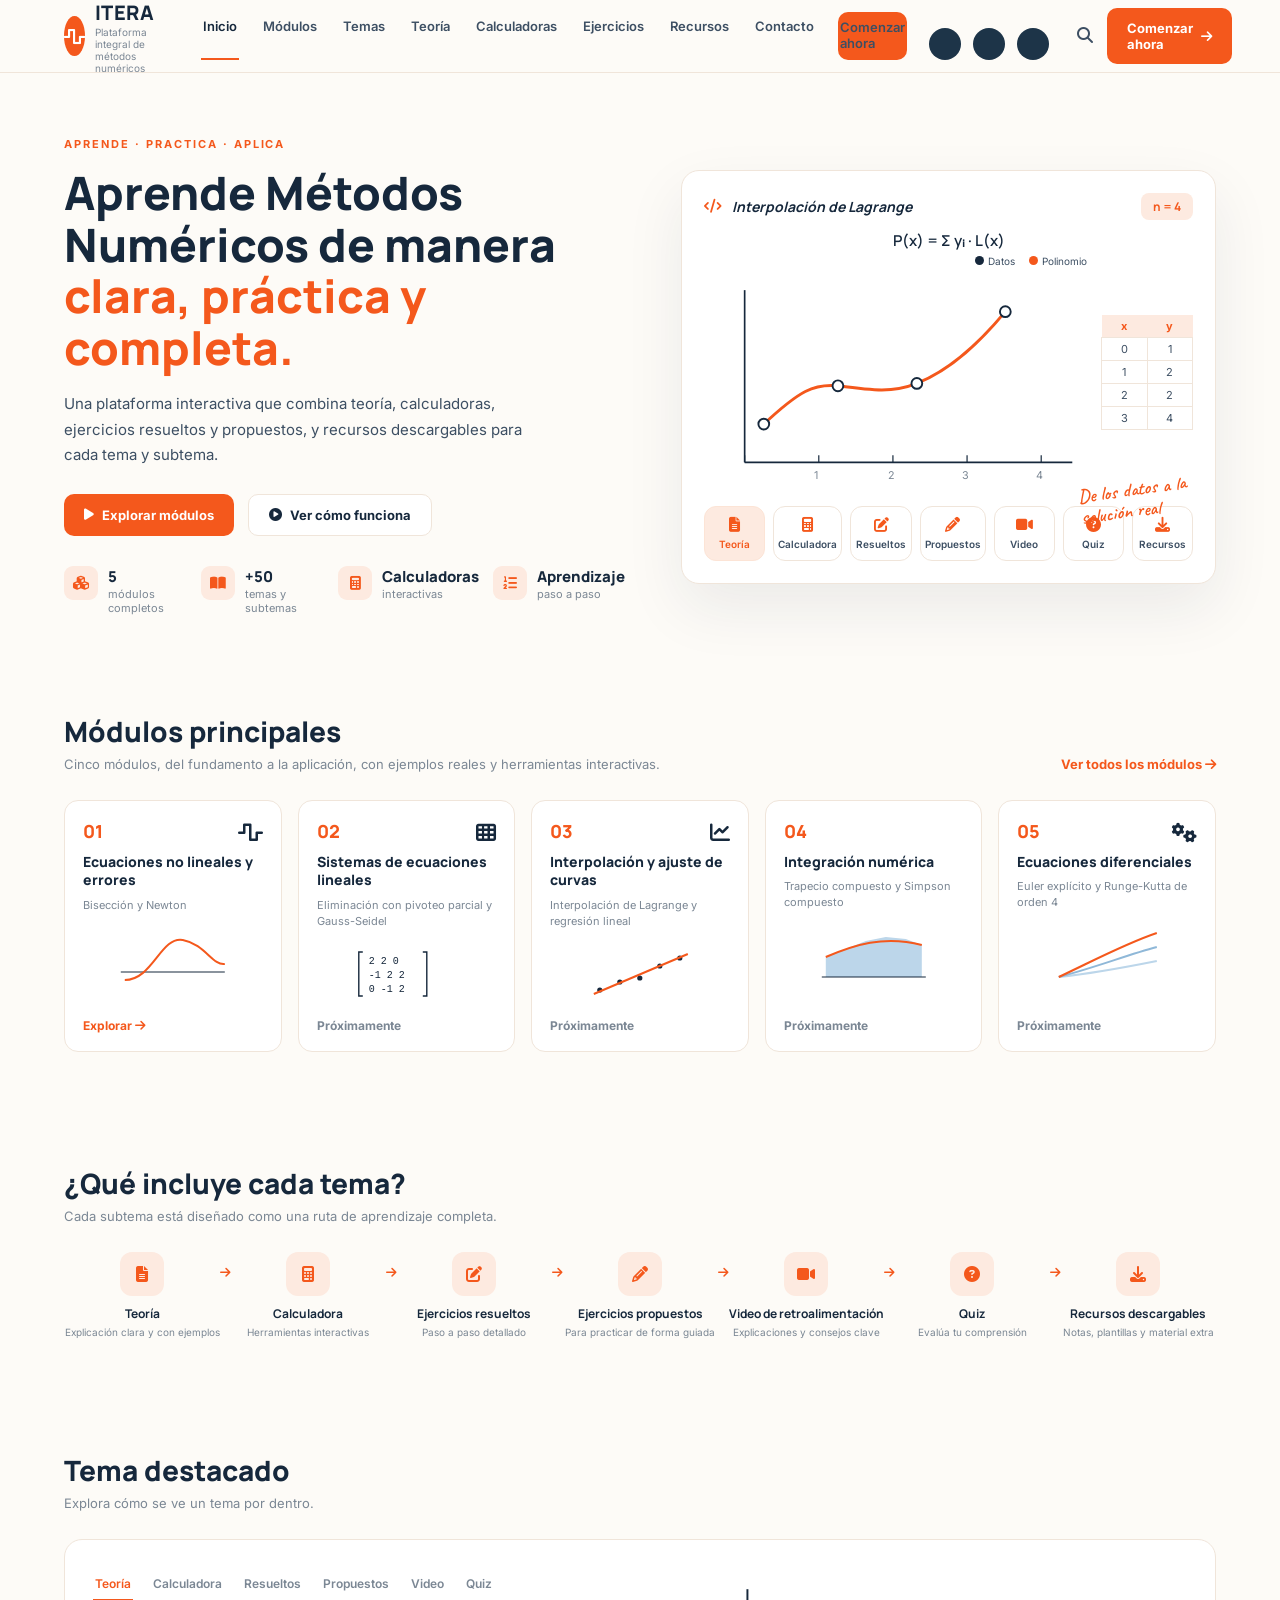
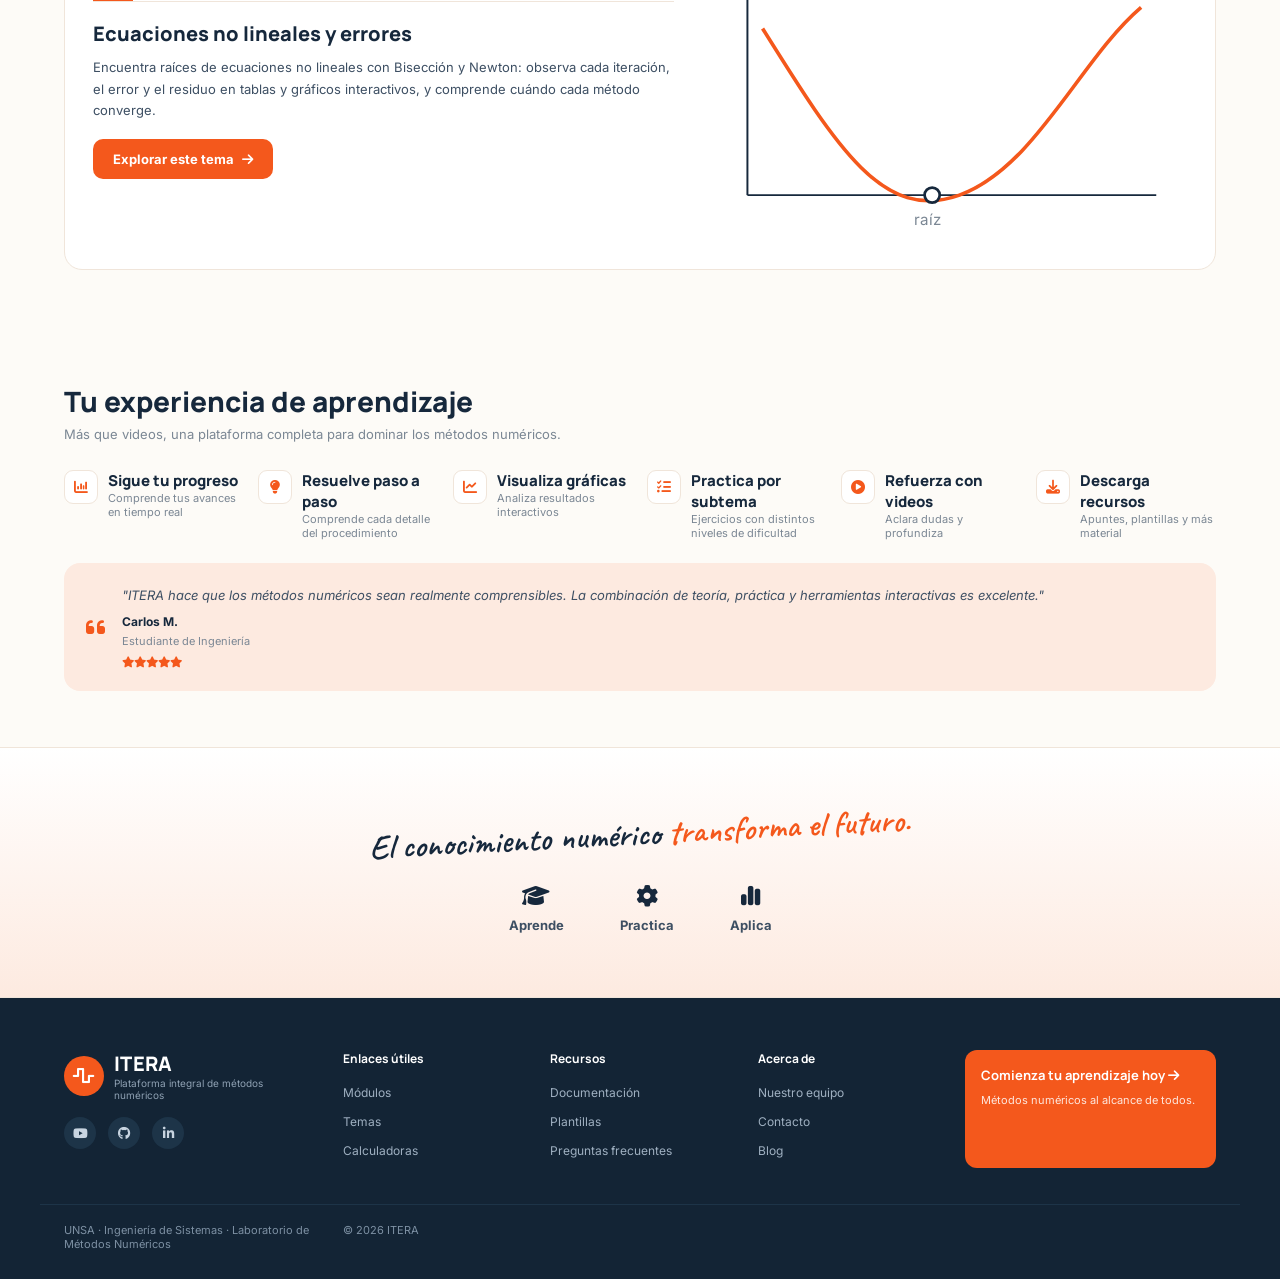
==== index.html @ 7e95477f "mejora de menu movil tipo tarjeta en portal y modulo, se quita la insignia de semana en movil y se r" ====
<!DOCTYPE html>
<html lang="es">
<head>
  <meta charset="UTF-8">
  <meta name="viewport" content="width=device-width, initial-scale=1.0">
  <meta name="description" content="ITERA - Plataforma integral de métodos numéricos para autodidactas.">
  <title>ITERA | Plataforma de Métodos Numéricos</title>
  <link rel="preconnect" href="https://fonts.googleapis.com">
  <link rel="preconnect" href="https://fonts.gstatic.com" crossorigin>
  <link href="https://fonts.googleapis.com/css2?family=Manrope:wght@500;700;800&family=Inter:wght@400;500;600&family=Caveat:wght@600&display=swap" rel="stylesheet">
  <link rel="stylesheet" href="https://cdnjs.cloudflare.com/ajax/libs/font-awesome/6.7.2/css/all.min.css">
  <style>
    :root{
      --coral:#f4581c; --coral-dark:#d8430c; --peach:#fdeae0; --peach-2:#fce4d6;
      --ink:#16283c; --ink-2:#3d4f63; --muted:#7b8794; --bg:#fdfbf7; --card:#ffffff;
      --line:#f0e5da; --blue:#bcd6ea; --navy:#132435;
    }
    *{box-sizing:border-box;margin:0;padding:0}
    html{scroll-behavior:smooth}
    body{font-family:"Inter",sans-serif;background:var(--bg);color:var(--ink)}
    h1,h2,h3,h4{font-family:"Manrope",sans-serif}
    a{text-decoration:none;color:inherit}
    .wrap{max-width:1200px;margin:auto;padding:0 24px}

    /* TOPBAR */
    .topbar{position:sticky;top:0;z-index:20;background:rgba(253,251,247,.92);backdrop-filter:blur(12px);border-bottom:1px solid var(--line)}
    .topbar .wrap{display:flex;align-items:center;gap:28px;height:72px}
    .brand{display:flex;align-items:center;gap:10px;margin-right:auto}
    .brand-mark{width:40px;height:40px;border-radius:50%;background:var(--coral);color:#fff;display:grid;place-items:center;font-size:17px}
    .brand strong{font:800 20px "Manrope";letter-spacing:.02em;display:block}
    .brand small{font-size:10px;color:var(--muted);display:block}
    .nav{display:flex;gap:22px}
    .nav a i,.nav-mobile-head,.nav-search,.nav-mobile-cta,.nav-mobile-socials,.nav-close{display:none}
    .nav-backdrop{display:none}
    .nav a{font-size:13px;font-weight:600;color:var(--ink-2);padding:6px 2px;border-bottom:2px solid transparent}
    .nav a:hover,.nav a.active{color:var(--ink);border-color:var(--coral)}
    .top-actions{display:flex;align-items:center;gap:14px}
    .search{background:none;border:0;font-size:16px;color:var(--ink-2);cursor:pointer}
    .btn{display:inline-flex;align-items:center;gap:8px;border-radius:10px;font-weight:700;font-size:13px;padding:12px 20px;cursor:pointer;border:0;transition:.2s}
    .btn-coral{background:var(--coral);color:#fff}
    .btn-coral:hover{background:var(--coral-dark)}
    .btn-ghost{background:#fff;border:1px solid var(--line);color:var(--ink)}
    .btn-ghost:hover{border-color:var(--coral);color:var(--coral)}
    .menu-toggle{display:none;background:none;border:0;font-size:20px;color:var(--ink)}

    /* HERO */
    .hero{padding:64px 0 40px}
    .hero .wrap{display:grid;grid-template-columns:1.05fr 1fr;gap:56px;align-items:center}
    .eyebrow{font-size:11px;font-weight:700;letter-spacing:.18em;color:var(--coral)}
    .hero h1{font-size:46px;line-height:1.12;font-weight:800;margin:16px 0 18px}
    .hero h1 span{color:var(--coral)}
    .hero p.lead{font-size:15px;line-height:1.7;color:var(--ink-2);max-width:460px}
    .hero-actions{display:flex;gap:14px;margin:26px 0 30px}
    .stats{display:grid;grid-template-columns:repeat(4,1fr);gap:14px}
    .stat{display:flex;gap:10px;align-items:flex-start}
    .stat i{width:34px;height:34px;flex:none;border-radius:9px;background:var(--peach);color:var(--coral);display:grid;place-items:center;font-size:14px}
    .stat b{font:800 15px "Manrope";display:block}
    .stat span{font-size:11px;color:var(--muted);line-height:1.35;display:block}

    .hero-card{background:var(--card);border:1px solid var(--line);border-radius:18px;padding:22px;box-shadow:0 24px 60px rgba(22,40,60,.08);position:relative}
    .hero-card-top{display:flex;justify-content:space-between;align-items:center;margin-bottom:10px}
    .hero-card-top .t{display:flex;gap:10px;align-items:center;font:700 14px "Manrope";font-style:italic}
    .hero-card-top .t i{color:var(--coral)}
    .hero-card-top .n{background:var(--peach);color:var(--coral);font:700 12px "Manrope";padding:5px 12px;border-radius:8px}
    .formula{text-align:center;font:600 15px "Manrope";margin:6px 0 4px}
    .hero-card-body{display:grid;grid-template-columns:1fr 92px;gap:14px;align-items:center}
    .legend{display:flex;gap:14px;justify-content:flex-end;font-size:10px;color:var(--ink-2);margin-bottom:4px}
    .legend i{display:inline-block;width:9px;height:9px;border-radius:50%;margin-right:4px}
    .mini-table{width:100%;border-collapse:collapse;font-size:11px;text-align:center}
    .mini-table th{background:var(--peach);color:var(--coral);font-weight:700;padding:4px}
    .mini-table td{border:1px solid var(--line);padding:4px;color:var(--ink-2)}
    .hand{position:absolute;right:-14px;bottom:64px;font:600 19px "Caveat";color:var(--coral);transform:rotate(-8deg);max-width:150px;line-height:1.1}
    .tool-row{display:grid;grid-template-columns:repeat(7,1fr);gap:8px;margin-top:16px}
    .tool{border:1px solid var(--line);border-radius:12px;background:#fff;padding:10px 4px;text-align:center;font-size:10px;font-weight:600;color:var(--ink-2)}
    .tool i{display:block;font-size:15px;color:var(--coral);margin-bottom:6px}
    .tool.active{background:var(--peach);border-color:var(--peach-2);color:var(--coral)}

    /* SECTIONS */
    section{padding:56px 0}
    .sec-head{display:flex;justify-content:space-between;align-items:flex-end;margin-bottom:28px}
    .sec-head h2{font-size:28px;font-weight:800}
    .sec-head p{font-size:13px;color:var(--muted);margin-top:6px}
    .link-coral{font-size:13px;font-weight:700;color:var(--coral)}

    .modules{display:grid;grid-template-columns:repeat(5,1fr);gap:16px}
    .mod{background:var(--card);border:1px solid var(--line);border-radius:14px;padding:18px;display:flex;flex-direction:column;gap:8px;transition:.2s}
    .mod:hover{transform:translateY(-4px);box-shadow:0 16px 40px rgba(22,40,60,.08)}
    .mod .num{font:800 18px "Manrope";color:var(--coral)}
    .mod .ico{align-self:flex-end;font-size:20px;color:var(--ink);margin-top:-30px}
    .mod h3{font-size:14px;font-weight:800;line-height:1.3}
    .mod p{font-size:11px;color:var(--muted);line-height:1.45}
    .mod svg{width:100%;height:64px;margin:4px 0}
    .mod a{font-size:12px;font-weight:700;color:var(--coral);margin-top:auto}
    .mod a.soon{color:var(--muted);cursor:default}

    .chain{display:grid;grid-template-columns:repeat(7,1fr);gap:10px;align-items:start}
    .step{text-align:center;position:relative}
    .step i{width:44px;height:44px;border-radius:12px;background:var(--peach);color:var(--coral);display:grid;place-items:center;font-size:16px;margin:0 auto 10px}
    .step b{font:700 12px "Manrope";display:block;line-height:1.3}
    .step span{font-size:10px;color:var(--muted);display:block;margin-top:4px;line-height:1.4}
    .step:not(:last-child):after{content:"\f061";font-family:"Font Awesome 6 Free";font-weight:900;position:absolute;right:-11px;top:14px;color:var(--coral);font-size:12px}

    .featured{display:grid;grid-template-columns:1.2fr 1fr;gap:28px;background:var(--card);border:1px solid var(--line);border-radius:18px;padding:28px}
    .tabs{display:flex;gap:18px;border-bottom:1px solid var(--line);margin-bottom:18px;flex-wrap:wrap}
    .tabs span{font-size:12px;font-weight:600;color:var(--muted);padding:8px 2px;border-bottom:2px solid transparent}
    .tabs span.active{color:var(--coral);border-color:var(--coral)}
    .featured h3{font-size:20px;font-weight:800;margin-bottom:10px}
    .featured p{font-size:13px;color:var(--ink-2);line-height:1.65;margin-bottom:18px}

    .exp{display:grid;grid-template-columns:repeat(6,1fr);gap:14px}
    .exp .stat i{background:#fff;border:1px solid var(--line)}
    .quote-card{background:var(--peach);border-radius:16px;padding:22px;margin-top:22px;display:flex;gap:16px;align-items:center}
    .quote-card i.fa-quote-left{color:var(--coral);font-size:22px}
    .quote-card p{font-size:13px;font-style:italic;color:var(--ink-2);line-height:1.6}
    .quote-card b{display:block;margin-top:8px;font-size:12px;color:var(--ink)}
    .quote-card span{font-size:11px;color:var(--muted)}
    .stars{color:var(--coral);font-size:11px;margin-top:6px}

    .band{background:linear-gradient(180deg,#fff, var(--peach));border-block:1px solid var(--line);text-align:center;padding:64px 0}
    .band .hand-big{font:600 34px "Caveat";color:var(--ink);transform:rotate(-3deg);display:inline-block}
    .band .hand-big em{color:var(--coral);font-style:normal}
    .band-icons{display:flex;gap:56px;justify-content:center;margin-top:30px}
    .band-icons div{font-size:13px;font-weight:700;color:var(--ink-2)}
    .band-icons i{display:block;font-size:22px;color:var(--ink);margin:0 auto 10px}

    footer{background:var(--navy);color:#c8d4e0;padding:52px 0 28px}
    footer .wrap{display:grid;grid-template-columns:1.4fr 1fr 1fr 1fr 1.4fr;gap:28px}
    footer .brand strong{color:#fff}
    footer .brand small{color:#8fa1b3}
    footer h4{font-size:12px;color:#fff;margin-bottom:14px}
    footer ul{list-style:none}
    footer li{margin-bottom:9px}
    footer li a{font-size:12px;color:#9fb0c1}
    footer li a:hover{color:#fff}
    .foot-cta{background:var(--coral);border-radius:12px;padding:16px;color:#fff}
    .foot-cta b{font:700 13px "Manrope";display:block;margin-bottom:4px}
    .foot-cta span{font-size:11px;opacity:.85}
    .socials{display:flex;gap:12px;margin-top:16px}
    .socials a{width:32px;height:32px;border-radius:50%;background:#1d3448;color:#c8d4e0;display:grid;place-items:center;font-size:13px}
    .socials a:hover{background:var(--coral);color:#fff}
    .foot-bottom{border-top:1px solid #1d3448;margin-top:36px;padding-top:18px;font-size:11px;color:#7d90a3;display:flex;justify-content:space-between}

    @media(max-width:1000px){
      .nav{
        display:flex; flex-direction:column; gap:6px;
        position:fixed; top:14px; left:14px; right:14px;
        max-height:calc(100vh - 28px); overflow-y:auto;
        background:#fff; border:1px solid var(--line); border-radius:22px;
        padding:16px 16px 20px;
        box-shadow:0 24px 70px rgba(22,40,60,.3);
        z-index:60;
        opacity:0; transform:translateY(-10px); pointer-events:none; transition:.25s;
      }
      .nav.open{opacity:1; transform:none; pointer-events:auto}
      .nav a{height:auto; justify-content:flex-start; padding:12px 10px; font-size:14px; border-radius:10px; border-bottom:0}
      .nav a:hover{background:var(--peach)}
      .nav a i{display:inline-block; width:22px; color:var(--coral); font-size:15px}
      .nav-mobile-head{display:flex; align-items:center; gap:10px; padding:2px 4px 12px; border-bottom:1px solid var(--line); margin-bottom:8px}
      .nav-mobile-head strong{font:800 18px "Manrope"; flex:1}
      .nav-close{margin-left:auto; background:var(--bg); border:1px solid var(--line); width:36px; height:36px; border-radius:50%; font-size:16px; cursor:pointer; color:var(--ink)}
      .nav-search{display:flex; align-items:center; gap:10px; background:var(--bg); border:1px solid var(--line); border-radius:12px; padding:11px 14px; margin-bottom:10px; color:var(--muted); font-size:13px}
      .nav-search input{border:0; background:none; outline:0; font:500 13px "Inter"; width:100%; color:var(--ink)}
      .nav-mobile-cta{display:inline-flex; justify-content:center; margin-top:12px}
      .nav-mobile-socials{display:flex; justify-content:center; gap:12px; margin-top:14px}
      .nav-mobile-socials a{width:34px; height:34px; border-radius:50%; background:var(--bg); border:1px solid var(--line); color:var(--ink-2); display:grid; place-items:center; font-size:13px}
      .nav-mobile-socials a:hover{background:var(--coral); color:#fff}
      .nav-backdrop{display:block; position:fixed; inset:0; background:rgba(22,40,60,.45); z-index:55; opacity:0; pointer-events:none; transition:.25s}
      .nav-backdrop.show{opacity:1; pointer-events:auto}
      .top-actions .search,.top-actions .btn-coral{display:none}
      .menu-toggle{display:block}
      .hero .wrap{grid-template-columns:1fr}
      .modules{grid-template-columns:repeat(2,1fr)}
      .chain{grid-template-columns:repeat(3,1fr);row-gap:26px}
      .step:not(:last-child):after{display:none}
      .featured{grid-template-columns:1fr}
      .exp{grid-template-columns:repeat(2,1fr)}
      footer .wrap{grid-template-columns:1fr 1fr}
      .stats{grid-template-columns:repeat(2,1fr)}
      .tool-row{grid-template-columns:repeat(4,1fr)}
    }
  </style>
</head>
<body>
  <header class="topbar">
    <div class="wrap">
      <a class="brand" href="#inicio">
        <span class="brand-mark"><i class="fa-solid fa-wave-square"></i></span>
        <span><strong>ITERA</strong><small>Plataforma integral de métodos numéricos</small></span>
      </a>
      <nav class="nav" id="mainNav">
        <div class="nav-mobile-head">
          <span class="brand-mark"><i class="fa-solid fa-wave-square"></i></span>
          <strong>ITERA</strong>
          <button class="nav-close" id="navClose" type="button" aria-label="Cerrar menú"><i class="fa-solid fa-xmark"></i></button>
        </div>
        <label class="nav-search"><i class="fa-solid fa-magnifying-glass"></i><input type="search" placeholder="¿Qué deseas aprender?" aria-label="Buscar"></label>
        <a href="#inicio" class="active"><i class="fa-solid fa-house"></i>Inicio</a>
        <a href="#modulos"><i class="fa-solid fa-cubes"></i>Módulos</a>
        <a href="#incluye"><i class="fa-solid fa-layer-group"></i>Temas</a>
        <a href="1/#teoria"><i class="fa-solid fa-book-open"></i>Teoría</a>
        <a href="1/#calculadoras"><i class="fa-solid fa-calculator"></i>Calculadoras</a>
        <a href="1/#practica"><i class="fa-solid fa-pen-to-square"></i>Ejercicios</a>
        <a href="#experiencia"><i class="fa-solid fa-download"></i>Recursos</a>
        <a href="#footer"><i class="fa-solid fa-envelope"></i>Contacto</a>
        <a class="btn btn-coral nav-mobile-cta" href="1/">Comenzar ahora <i class="fa-solid fa-arrow-right"></i></a>
        <div class="socials nav-mobile-socials">
          <a href="#" aria-label="YouTube"><i class="fa-brands fa-youtube"></i></a>
          <a href="https://github.com/rwciANA/LAB-MN" aria-label="GitHub"><i class="fa-brands fa-github"></i></a>
          <a href="#" aria-label="LinkedIn"><i class="fa-brands fa-linkedin-in"></i></a>
        </div>
      </nav>
      <div class="nav-backdrop" id="navBackdrop"></div>
      <div class="top-actions">
        <button class="search" aria-label="Buscar"><i class="fa-solid fa-magnifying-glass"></i></button>
        <a class="btn btn-coral" href="1/">Comenzar ahora <i class="fa-solid fa-arrow-right"></i></a>
        <button class="menu-toggle" aria-label="Menú"><i class="fa-solid fa-bars"></i></button>
      </div>
    </div>
  </header>

  <section class="hero" id="inicio">
    <div class="wrap">
      <div>
        <p class="eyebrow">APRENDE · PRACTICA · APLICA</p>
        <h1>Aprende Métodos Numéricos de manera <span>clara, práctica y completa.</span></h1>
        <p class="lead">Una plataforma interactiva que combina teoría, calculadoras, ejercicios resueltos y propuestos, y recursos descargables para cada tema y subtema.</p>
        <div class="hero-actions">
          <a class="btn btn-coral" href="#modulos"><i class="fa-solid fa-play"></i> Explorar módulos</a>
          <a class="btn btn-ghost" href="#incluye"><i class="fa-solid fa-circle-play"></i> Ver cómo funciona</a>
        </div>
        <div class="stats">
          <div class="stat"><i class="fa-solid fa-cubes"></i><div><b>5</b><span>módulos completos</span></div></div>
          <div class="stat"><i class="fa-solid fa-book-open"></i><div><b>+50</b><span>temas y subtemas</span></div></div>
          <div class="stat"><i class="fa-solid fa-calculator"></i><div><b>Calculadoras</b><span>interactivas</span></div></div>
          <div class="stat"><i class="fa-solid fa-list-ol"></i><div><b>Aprendizaje</b><span>paso a paso</span></div></div>
        </div>
      </div>
      <div class="hero-card">
        <div class="hero-card-top">
          <span class="t"><i class="fa-solid fa-code"></i> Interpolación de Lagrange</span>
          <span class="n">n = 4</span>
        </div>
        <p class="formula">P(x) = Σ yᵢ · L(x)</p>
        <div class="hero-card-body">
          <div>
            <div class="legend"><span><i style="background:#16283c"></i>Datos</span><span><i style="background:var(--coral)"></i>Polinomio</span></div>
            <svg viewBox="0 0 320 180" role="img" aria-label="Gráfica del polinomio de Lagrange">
              <line x1="34" y1="160" x2="308" y2="160" stroke="#16283c" stroke-width="1.4"/>
              <line x1="34" y1="160" x2="34" y2="16" stroke="#16283c" stroke-width="1.4"/>
              <path d="M34,160 L34,154 M96,160 L96,154 M158,160 L158,154 M220,160 L220,154 M282,160 L282,154" stroke="#16283c" stroke-width="1"/>
              <text x="92" y="174" font-size="9" fill="#7b8794">1</text>
              <text x="154" y="174" font-size="9" fill="#7b8794">2</text>
              <text x="216" y="174" font-size="9" fill="#7b8794">3</text>
              <text x="278" y="174" font-size="9" fill="#7b8794">4</text>
              <path d="M50,128 C80,100 92,94 112,96 C142,100 158,102 178,94 C208,82 232,58 252,34" fill="none" stroke="#f4581c" stroke-width="2.4"/>
              <circle cx="50" cy="128" r="4.5" fill="#fff" stroke="#16283c" stroke-width="1.6"/>
              <circle cx="112" cy="96" r="4.5" fill="#fff" stroke="#16283c" stroke-width="1.6"/>
              <circle cx="178" cy="94" r="4.5" fill="#fff" stroke="#16283c" stroke-width="1.6"/>
              <circle cx="252" cy="34" r="4.5" fill="#fff" stroke="#16283c" stroke-width="1.6"/>
            </svg>
          </div>
          <table class="mini-table">
            <tr><th>x</th><th>y</th></tr>
            <tr><td>0</td><td>1</td></tr>
            <tr><td>1</td><td>2</td></tr>
            <tr><td>2</td><td>2</td></tr>
            <tr><td>3</td><td>4</td></tr>
          </table>
        </div>
        <span class="hand">De los datos a la solución real</span>
        <div class="tool-row">
          <div class="tool active"><i class="fa-solid fa-file-lines"></i>Teoría</div>
          <div class="tool"><i class="fa-solid fa-calculator"></i>Calculadora</div>
          <div class="tool"><i class="fa-solid fa-pen-to-square"></i>Resueltos</div>
          <div class="tool"><i class="fa-solid fa-pencil"></i>Propuestos</div>
          <div class="tool"><i class="fa-solid fa-video"></i>Video</div>
          <div class="tool"><i class="fa-solid fa-circle-question"></i>Quiz</div>
          <div class="tool"><i class="fa-solid fa-download"></i>Recursos</div>
        </div>
      </div>
    </div>
  </section>

  <section id="modulos">
    <div class="wrap">
      <div class="sec-head">
        <div><h2>Módulos principales</h2><p>Cinco módulos, del fundamento a la aplicación, con ejemplos reales y herramientas interactivas.</p></div>
        <a class="link-coral" href="#modulos">Ver todos los módulos <i class="fa-solid fa-arrow-right"></i></a>
      </div>
      <div class="modules">
        <article class="mod">
          <span class="num">01</span><span class="ico"><i class="fa-solid fa-wave-square"></i></span>
          <h3>Ecuaciones no lineales y errores</h3>
          <p>Bisección y Newton</p>
          <svg viewBox="0 0 120 64"><line x1="8" y1="46" x2="112" y2="46" stroke="#16283c" stroke-width="1.2"/><path d="M12,54 C40,54 48,10 70,14 C92,18 100,40 112,38" fill="none" stroke="#f4581c" stroke-width="2"/></svg>
          <a href="1/">Explorar <i class="fa-solid fa-arrow-right"></i></a>
        </article>
        <article class="mod">
          <span class="num">02</span><span class="ico"><i class="fa-solid fa-table-cells"></i></span>
          <h3>Sistemas de ecuaciones lineales</h3>
          <p>Eliminación con pivoteo parcial y Gauss-Seidel</p>
          <svg viewBox="0 0 120 64"><text x="22" y="22" font-size="10" fill="#16283c" font-family="monospace">2  2  0</text><text x="22" y="36" font-size="10" fill="#16283c" font-family="monospace">-1 2  2</text><text x="22" y="50" font-size="10" fill="#16283c" font-family="monospace">0 -1  2</text><path d="M16,10 L12,10 L12,54 L16,54 M76,10 L80,10 L80,54 L76,54" fill="none" stroke="#16283c" stroke-width="1.4"/></svg>
          <a class="soon">Próximamente</a>
        </article>
        <article class="mod">
          <span class="num">03</span><span class="ico"><i class="fa-solid fa-chart-line"></i></span>
          <h3>Interpolación y ajuste de curvas</h3>
          <p>Interpolación de Lagrange y regresión lineal</p>
          <svg viewBox="0 0 120 64"><circle cx="20" cy="48" r="2.6" fill="#16283c"/><circle cx="40" cy="40" r="2.6" fill="#16283c"/><circle cx="60" cy="36" r="2.6" fill="#16283c"/><circle cx="80" cy="24" r="2.6" fill="#16283c"/><circle cx="100" cy="16" r="2.6" fill="#16283c"/><line x1="14" y1="52" x2="108" y2="12" stroke="#f4581c" stroke-width="2"/></svg>
          <a class="soon">Próximamente</a>
        </article>
        <article class="mod">
          <span class="num">04</span><span class="ico"><i class="fa-solid fa-integral"></i></span>
          <h3>Integración numérica</h3>
          <p>Trapecio compuesto y Simpson compuesto</p>
          <svg viewBox="0 0 120 64"><path d="M12,54 L12,34 L32,26 L52,18 L72,14 L92,16 L108,22 L108,54 Z" fill="#bcd6ea" stroke="none"/><path d="M12,34 C40,22 70,12 108,22" fill="none" stroke="#f4581c" stroke-width="2"/><line x1="8" y1="54" x2="112" y2="54" stroke="#16283c" stroke-width="1.2"/></svg>
          <a class="soon">Próximamente</a>
        </article>
        <article class="mod">
          <span class="num">05</span><span class="ico"><i class="fa-solid fa-gears"></i></span>
          <h3>Ecuaciones diferenciales</h3>
          <p>Euler explícito y Runge-Kutta de orden 4</p>
          <svg viewBox="0 0 120 64"><path d="M12,54 C50,50 80,44 110,38" fill="none" stroke="#bcd6ea" stroke-width="2"/><path d="M12,54 C50,44 80,32 110,24" fill="none" stroke="#8fb8d8" stroke-width="2"/><path d="M12,54 C50,36 80,20 110,10" fill="none" stroke="#f4581c" stroke-width="2"/></svg>
          <a class="soon">Próximamente</a>
        </article>
      </div>
    </div>
  </section>

  <section id="incluye">
    <div class="wrap">
      <div class="sec-head"><div><h2>¿Qué incluye cada tema?</h2><p>Cada subtema está diseñado como una ruta de aprendizaje completa.</p></div></div>
      <div class="chain">
        <div class="step"><i class="fa-solid fa-file-lines"></i><b>Teoría</b><span>Explicación clara y con ejemplos</span></div>
        <div class="step"><i class="fa-solid fa-calculator"></i><b>Calculadora</b><span>Herramientas interactivas</span></div>
        <div class="step"><i class="fa-solid fa-pen-to-square"></i><b>Ejercicios resueltos</b><span>Paso a paso detallado</span></div>
        <div class="step"><i class="fa-solid fa-pencil"></i><b>Ejercicios propuestos</b><span>Para practicar de forma guiada</span></div>
        <div class="step"><i class="fa-solid fa-video"></i><b>Video de retroalimentación</b><span>Explicaciones y consejos clave</span></div>
        <div class="step"><i class="fa-solid fa-circle-question"></i><b>Quiz</b><span>Evalúa tu comprensión</span></div>
        <div class="step"><i class="fa-solid fa-download"></i><b>Recursos descargables</b><span>Notas, plantillas y material extra</span></div>
      </div>
    </div>
  </section>

  <section id="destacado">
    <div class="wrap">
      <div class="sec-head"><div><h2>Tema destacado</h2><p>Explora cómo se ve un tema por dentro.</p></div></div>
      <div class="featured">
        <div>
          <div class="tabs"><span class="active">Teoría</span><span>Calculadora</span><span>Resueltos</span><span>Propuestos</span><span>Video</span><span>Quiz</span></div>
          <h3>Ecuaciones no lineales y errores</h3>
          <p>Encuentra raíces de ecuaciones no lineales con Bisección y Newton: observa cada iteración, el error y el residuo en tablas y gráficos interactivos, y comprende cuándo cada método converge.</p>
          <a class="btn btn-coral" href="1/">Explorar este tema <i class="fa-solid fa-arrow-right"></i></a>
        </div>
        <svg viewBox="0 0 320 180" role="img" aria-label="Curva del caso base">
          <line x1="30" y1="150" x2="300" y2="150" stroke="#16283c" stroke-width="1.3"/>
          <line x1="30" y1="150" x2="30" y2="14" stroke="#16283c" stroke-width="1.3"/>
          <path d="M40,40 C90,120 120,168 170,150 C220,132 250,60 290,26" fill="none" stroke="#f4581c" stroke-width="2.4"/>
          <circle cx="152" cy="150" r="5" fill="#fff" stroke="#16283c" stroke-width="1.8"/>
          <text x="140" y="170" font-size="10" fill="#7b8794">raíz</text>
        </svg>
      </div>
    </div>
  </section>

  <section id="experiencia">
    <div class="wrap">
      <div class="sec-head"><div><h2>Tu experiencia de aprendizaje</h2><p>Más que videos, una plataforma completa para dominar los métodos numéricos.</p></div></div>
      <div class="exp">
        <div class="stat"><i class="fa-solid fa-chart-column"></i><div><b>Sigue tu progreso</b><span>Comprende tus avances en tiempo real</span></div></div>
        <div class="stat"><i class="fa-solid fa-lightbulb"></i><div><b>Resuelve paso a paso</b><span>Comprende cada detalle del procedimiento</span></div></div>
        <div class="stat"><i class="fa-solid fa-chart-line"></i><div><b>Visualiza gráficas</b><span>Analiza resultados interactivos</span></div></div>
        <div class="stat"><i class="fa-solid fa-list-check"></i><div><b>Practica por subtema</b><span>Ejercicios con distintos niveles de dificultad</span></div></div>
        <div class="stat"><i class="fa-solid fa-circle-play"></i><div><b>Refuerza con videos</b><span>Aclara dudas y profundiza</span></div></div>
        <div class="stat"><i class="fa-solid fa-download"></i><div><b>Descarga recursos</b><span>Apuntes, plantillas y más material</span></div></div>
      </div>
      <div class="quote-card">
        <i class="fa-solid fa-quote-left"></i>
        <div>
          <p>"ITERA hace que los métodos numéricos sean realmente comprensibles. La combinación de teoría, práctica y herramientas interactivas es excelente."</p>
          <b>Carlos M.</b><span>Estudiante de Ingeniería</span>
          <div class="stars"><i class="fa-solid fa-star"></i><i class="fa-solid fa-star"></i><i class="fa-solid fa-star"></i><i class="fa-solid fa-star"></i><i class="fa-solid fa-star"></i></div>
        </div>
      </div>
    </div>
  </section>

  <div class="band">
    <div class="wrap">
      <span class="hand-big">El conocimiento numérico <em>transforma el futuro.</em></span>
      <div class="band-icons">
        <div><i class="fa-solid fa-graduation-cap"></i>Aprende</div>
        <div><i class="fa-solid fa-gear"></i>Practica</div>
        <div><i class="fa-solid fa-chart-simple"></i>Aplica</div>
      </div>
    </div>
  </div>

  <footer id="footer">
    <div class="wrap">
      <div>
        <a class="brand" href="#inicio">
          <span class="brand-mark"><i class="fa-solid fa-wave-square"></i></span>
          <span><strong>ITERA</strong><small>Plataforma integral de métodos numéricos</small></span>
        </a>
        <div class="socials">
          <a href="#" aria-label="YouTube"><i class="fa-brands fa-youtube"></i></a>
          <a href="https://github.com/rwciANA/LAB-MN" aria-label="GitHub"><i class="fa-brands fa-github"></i></a>
          <a href="#" aria-label="LinkedIn"><i class="fa-brands fa-linkedin-in"></i></a>
        </div>
      </div>
      <div><h4>Enlaces útiles</h4><ul><li><a href="#modulos">Módulos</a></li><li><a href="#incluye">Temas</a></li><li><a href="1/#calculadoras">Calculadoras</a></li></ul></div>
      <div><h4>Recursos</h4><ul><li><a href="1/">Documentación</a></li><li><a href="#experiencia">Plantillas</a></li><li><a href="#destacado">Preguntas frecuentes</a></li></ul></div>
      <div><h4>Acerca de</h4><ul><li><a href="1/#equipo">Nuestro equipo</a></li><li><a href="#">Contacto</a></li><li><a href="#">Blog</a></li></ul></div>
      <div class="foot-cta"><b>Comienza tu aprendizaje hoy <i class="fa-solid fa-arrow-right"></i></b><span>Métodos numéricos al alcance de todos.</span></div>
    </div>
    <div class="wrap foot-bottom"><span>UNSA · Ingeniería de Sistemas · Laboratorio de Métodos Numéricos</span><span>© 2026 ITERA</span></div>
  </footer>
  <script>
    const navEl = document.getElementById("mainNav");
    const backdropEl = document.getElementById("navBackdrop");
    function toggleNav(open) {
      navEl.classList.toggle("open", open);
      backdropEl.classList.toggle("show", open);
    }
    document.querySelector(".menu-toggle").addEventListener("click", () => toggleNav(!navEl.classList.contains("open")));
    document.getElementById("navClose").addEventListener("click", () => toggleNav(false));
    backdropEl.addEventListener("click", () => toggleNav(false));
    navEl.querySelectorAll("a").forEach(a => a.addEventListener("click", () => toggleNav(false)));
    document.addEventListener("keydown", e => { if (e.key === "Escape") toggleNav(false); });
  </script>
</body>
</html>
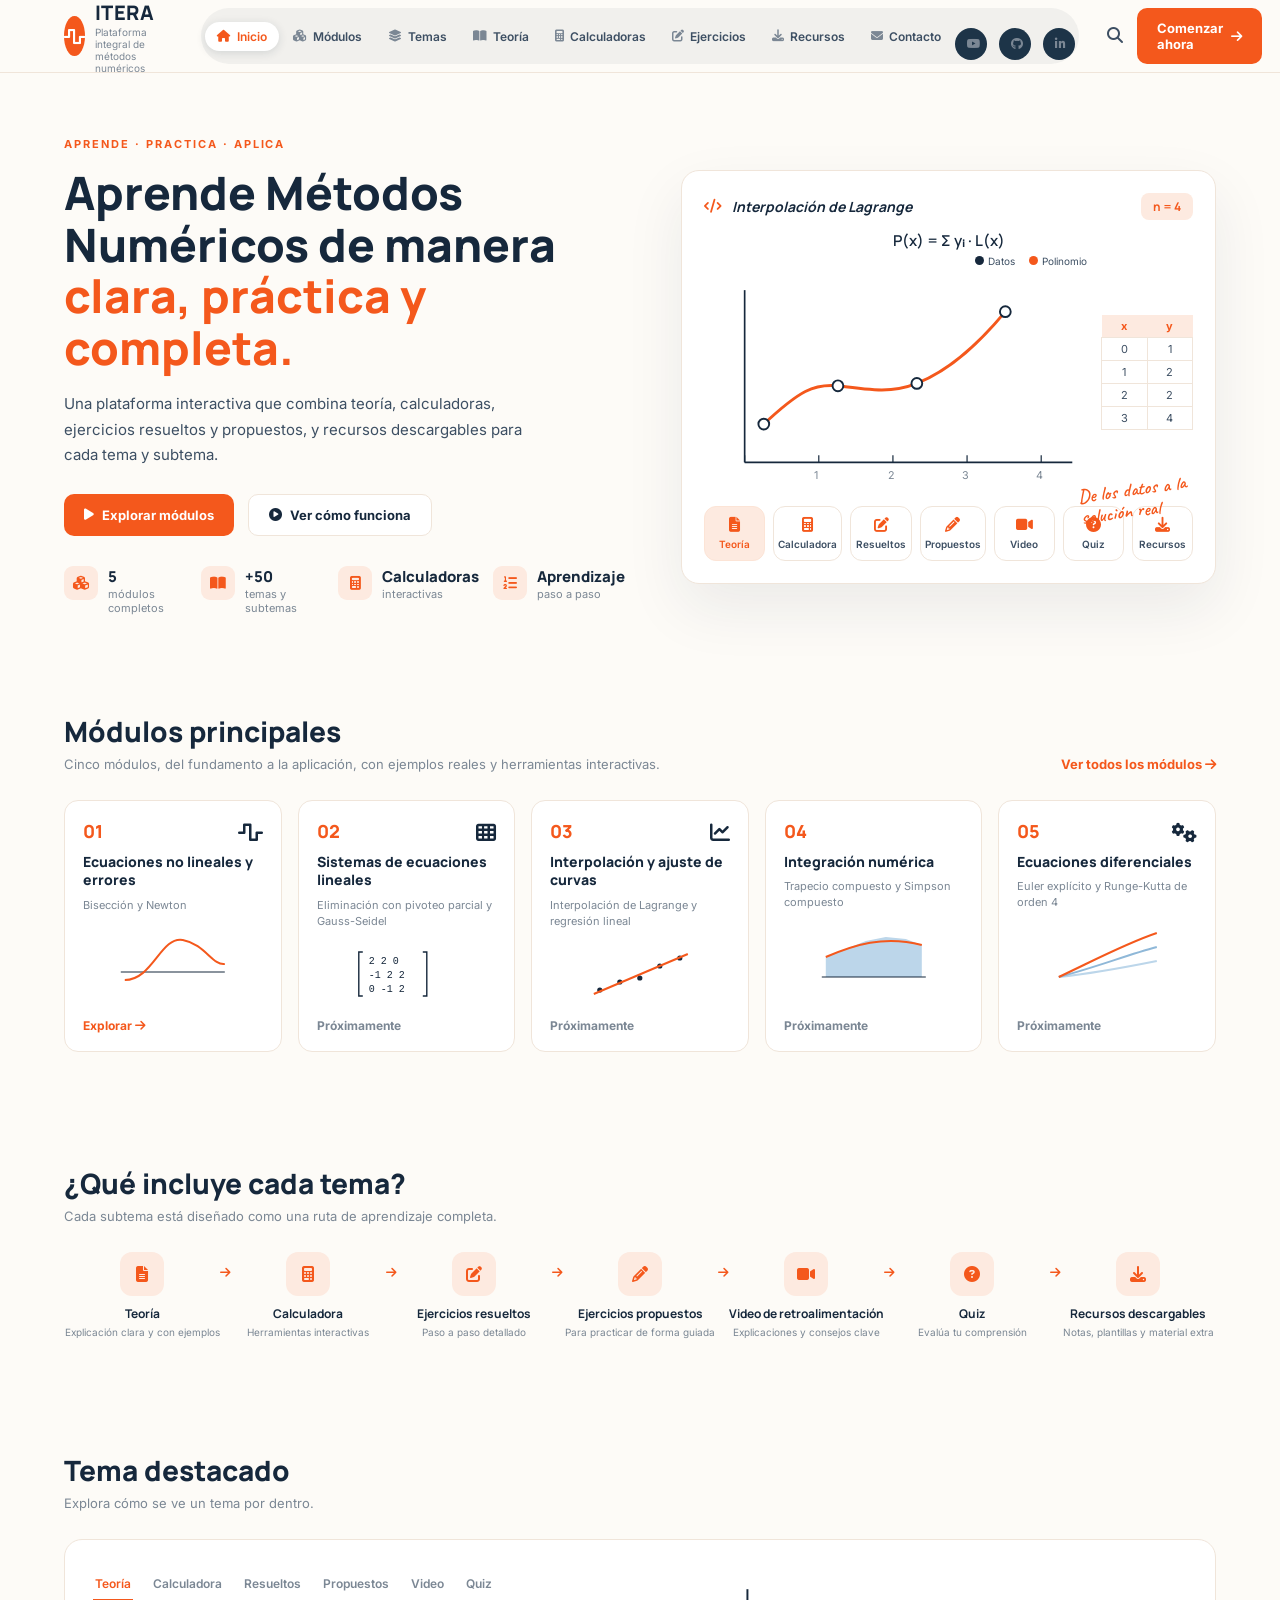
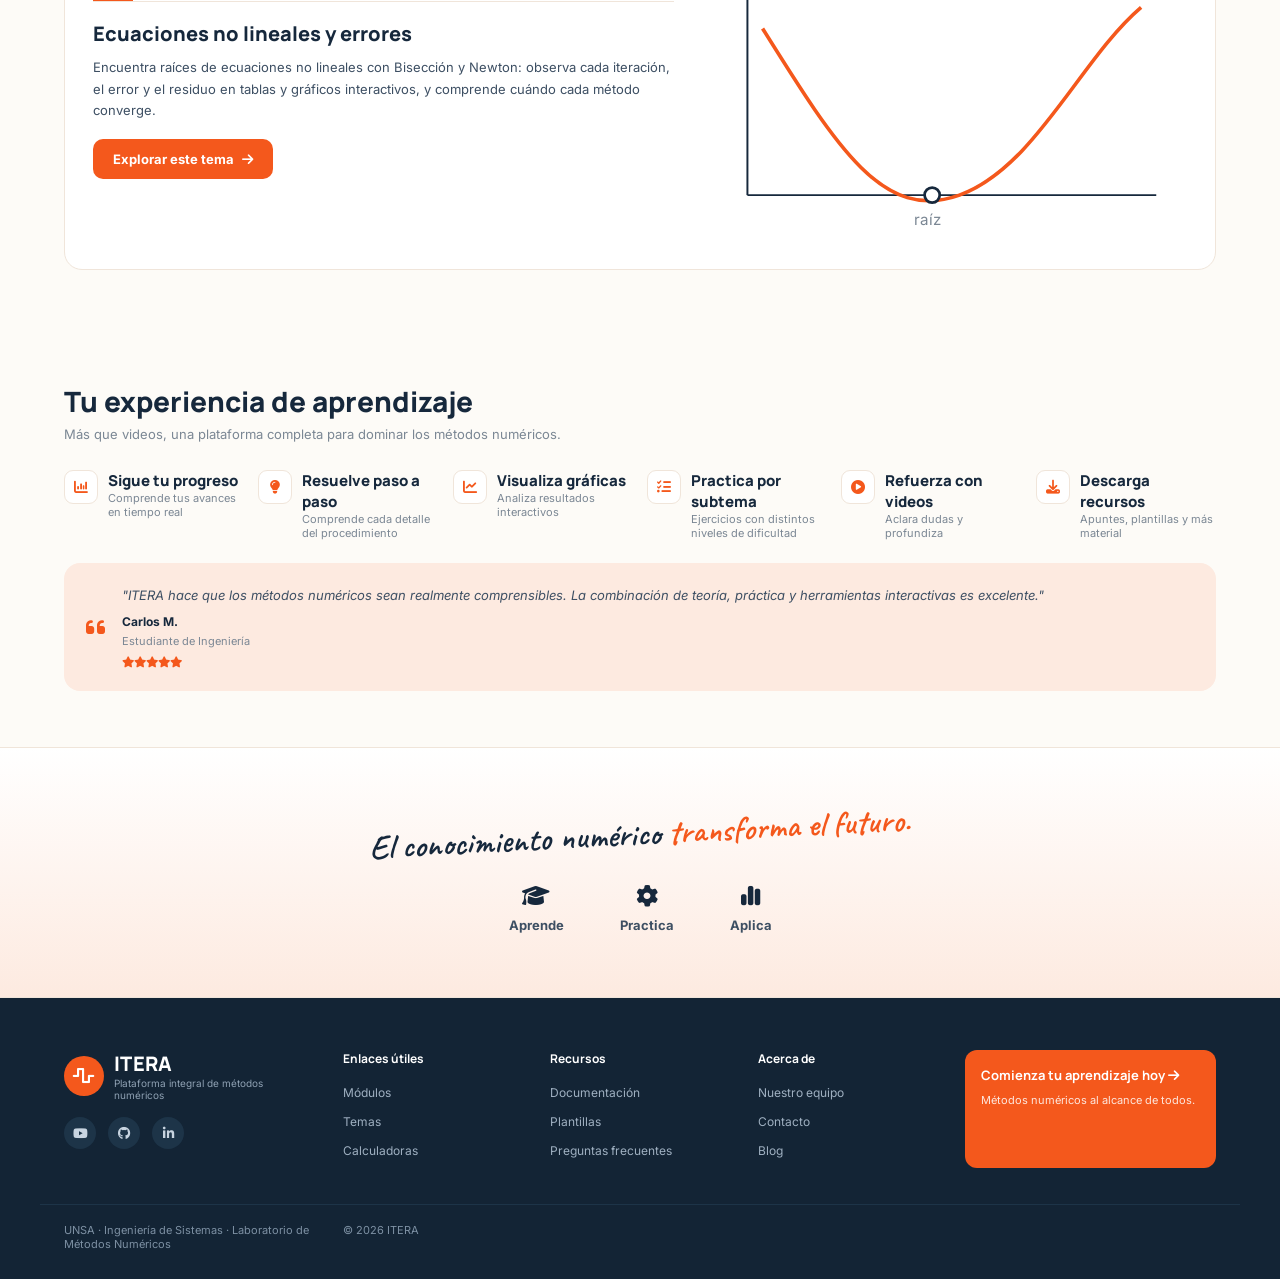
==== commit 57a27f30: "menu de escritorio en pilulas con iconos visibles, cajon lateral derecho en movil, teoria paso a pas" ====
--- a/index.html
+++ b/index.html
@@ -29,11 +29,15 @@
     .brand-mark{width:40px;height:40px;border-radius:50%;background:var(--coral);color:#fff;display:grid;place-items:center;font-size:17px}
     .brand strong{font:800 20px "Manrope";letter-spacing:.02em;display:block}
     .brand small{font-size:10px;color:var(--muted);display:block}
-    .nav{display:flex;gap:22px}
-    .nav a i,.nav-mobile-head,.nav-search,.nav-mobile-cta,.nav-mobile-socials,.nav-close{display:none}
+    .nav{display:flex;align-items:center;gap:2px;background:rgba(22,40,60,.05);border-radius:999px;padding:4px}
+    .nav-mobile-head,.nav-search,.nav-mobile-socials,.nav-close{display:none}
     .nav-backdrop{display:none}
-    .nav a{font-size:13px;font-weight:600;color:var(--ink-2);padding:6px 2px;border-bottom:2px solid transparent}
-    .nav a:hover,.nav a.active{color:var(--ink);border-color:var(--coral)}
+    .nav a{display:flex;align-items:center;gap:6px;font-size:12px;font-weight:600;color:var(--ink-2);padding:7px 12px;border-radius:999px;transition:.15s}
+    .nav a i{font-size:12px;color:var(--muted);transition:.15s}
+    .nav a:hover{color:var(--ink);background:rgba(255,255,255,.75)}
+    .nav a:hover i{color:var(--coral)}
+    .nav a.active{background:#fff;color:var(--coral);box-shadow:0 2px 10px rgba(22,40,60,.14)}
+    .nav a.active i{color:var(--coral)}
     .top-actions{display:flex;align-items:center;gap:14px}
     .search{background:none;border:0;font-size:16px;color:var(--ink-2);cursor:pointer}
     .btn{display:inline-flex;align-items:center;gap:8px;border-radius:10px;font-weight:700;font-size:13px;padding:12px 20px;cursor:pointer;border:0;transition:.2s}
@@ -143,24 +147,25 @@
     @media(max-width:1000px){
       .nav{
         display:flex; flex-direction:column; gap:6px;
-        position:fixed; top:14px; left:14px; right:14px;
-        max-height:calc(100vh - 28px); overflow-y:auto;
-        background:#fff; border:1px solid var(--line); border-radius:22px;
-        padding:16px 16px 20px;
-        box-shadow:0 24px 70px rgba(22,40,60,.3);
+        position:fixed; top:0; right:0; bottom:0; left:auto;
+        width:min(330px,88vw);
+        overflow-y:auto;
+        background:#fff; border:0; border-left:1px solid var(--line); border-radius:24px 0 0 24px;
+        padding:18px 16px 26px;
+        box-shadow:-24px 0 70px rgba(22,40,60,.28);
         z-index:60;
-        opacity:0; transform:translateY(-10px); pointer-events:none; transition:.25s;
+        transform:translateX(105%); pointer-events:none; transition:.3s;
       }
-      .nav.open{opacity:1; transform:none; pointer-events:auto}
-      .nav a{height:auto; justify-content:flex-start; padding:12px 10px; font-size:14px; border-radius:10px; border-bottom:0}
-      .nav a:hover{background:var(--peach)}
-      .nav a i{display:inline-block; width:22px; color:var(--coral); font-size:15px}
+      .nav.open{transform:none; pointer-events:auto}
+      .nav a{height:auto; display:flex; align-items:center; gap:12px; justify-content:flex-start; padding:8px 10px; font-size:14px; border-radius:12px; border-bottom:0; background:none; box-shadow:none; color:var(--ink-2)}
+      .nav a:hover,.nav a.active{background:var(--peach); color:var(--ink); box-shadow:none}
+      .nav a i{display:grid; place-items:center; width:34px; height:34px; flex:none; border-radius:10px; background:var(--bg); border:1px solid var(--line); color:var(--coral); font-size:14px}
+      .nav a.active i{background:var(--coral); color:#fff; border-color:var(--coral)}
       .nav-mobile-head{display:flex; align-items:center; gap:10px; padding:2px 4px 12px; border-bottom:1px solid var(--line); margin-bottom:8px}
       .nav-mobile-head strong{font:800 18px "Manrope"; flex:1}
       .nav-close{margin-left:auto; background:var(--bg); border:1px solid var(--line); width:36px; height:36px; border-radius:50%; font-size:16px; cursor:pointer; color:var(--ink)}
       .nav-search{display:flex; align-items:center; gap:10px; background:var(--bg); border:1px solid var(--line); border-radius:12px; padding:11px 14px; margin-bottom:10px; color:var(--muted); font-size:13px}
       .nav-search input{border:0; background:none; outline:0; font:500 13px "Inter"; width:100%; color:var(--ink)}
-      .nav-mobile-cta{display:inline-flex; justify-content:center; margin-top:12px}
       .nav-mobile-socials{display:flex; justify-content:center; gap:12px; margin-top:14px}
       .nav-mobile-socials a{width:34px; height:34px; border-radius:50%; background:var(--bg); border:1px solid var(--line); color:var(--ink-2); display:grid; place-items:center; font-size:13px}
       .nav-mobile-socials a:hover{background:var(--coral); color:#fff}
@@ -202,7 +207,6 @@
         <a href="1/#practica"><i class="fa-solid fa-pen-to-square"></i>Ejercicios</a>
         <a href="#experiencia"><i class="fa-solid fa-download"></i>Recursos</a>
         <a href="#footer"><i class="fa-solid fa-envelope"></i>Contacto</a>
-        <a class="btn btn-coral nav-mobile-cta" href="1/">Comenzar ahora <i class="fa-solid fa-arrow-right"></i></a>
         <div class="socials nav-mobile-socials">
           <a href="#" aria-label="YouTube"><i class="fa-brands fa-youtube"></i></a>
           <a href="https://github.com/rwciANA/LAB-MN" aria-label="GitHub"><i class="fa-brands fa-github"></i></a>
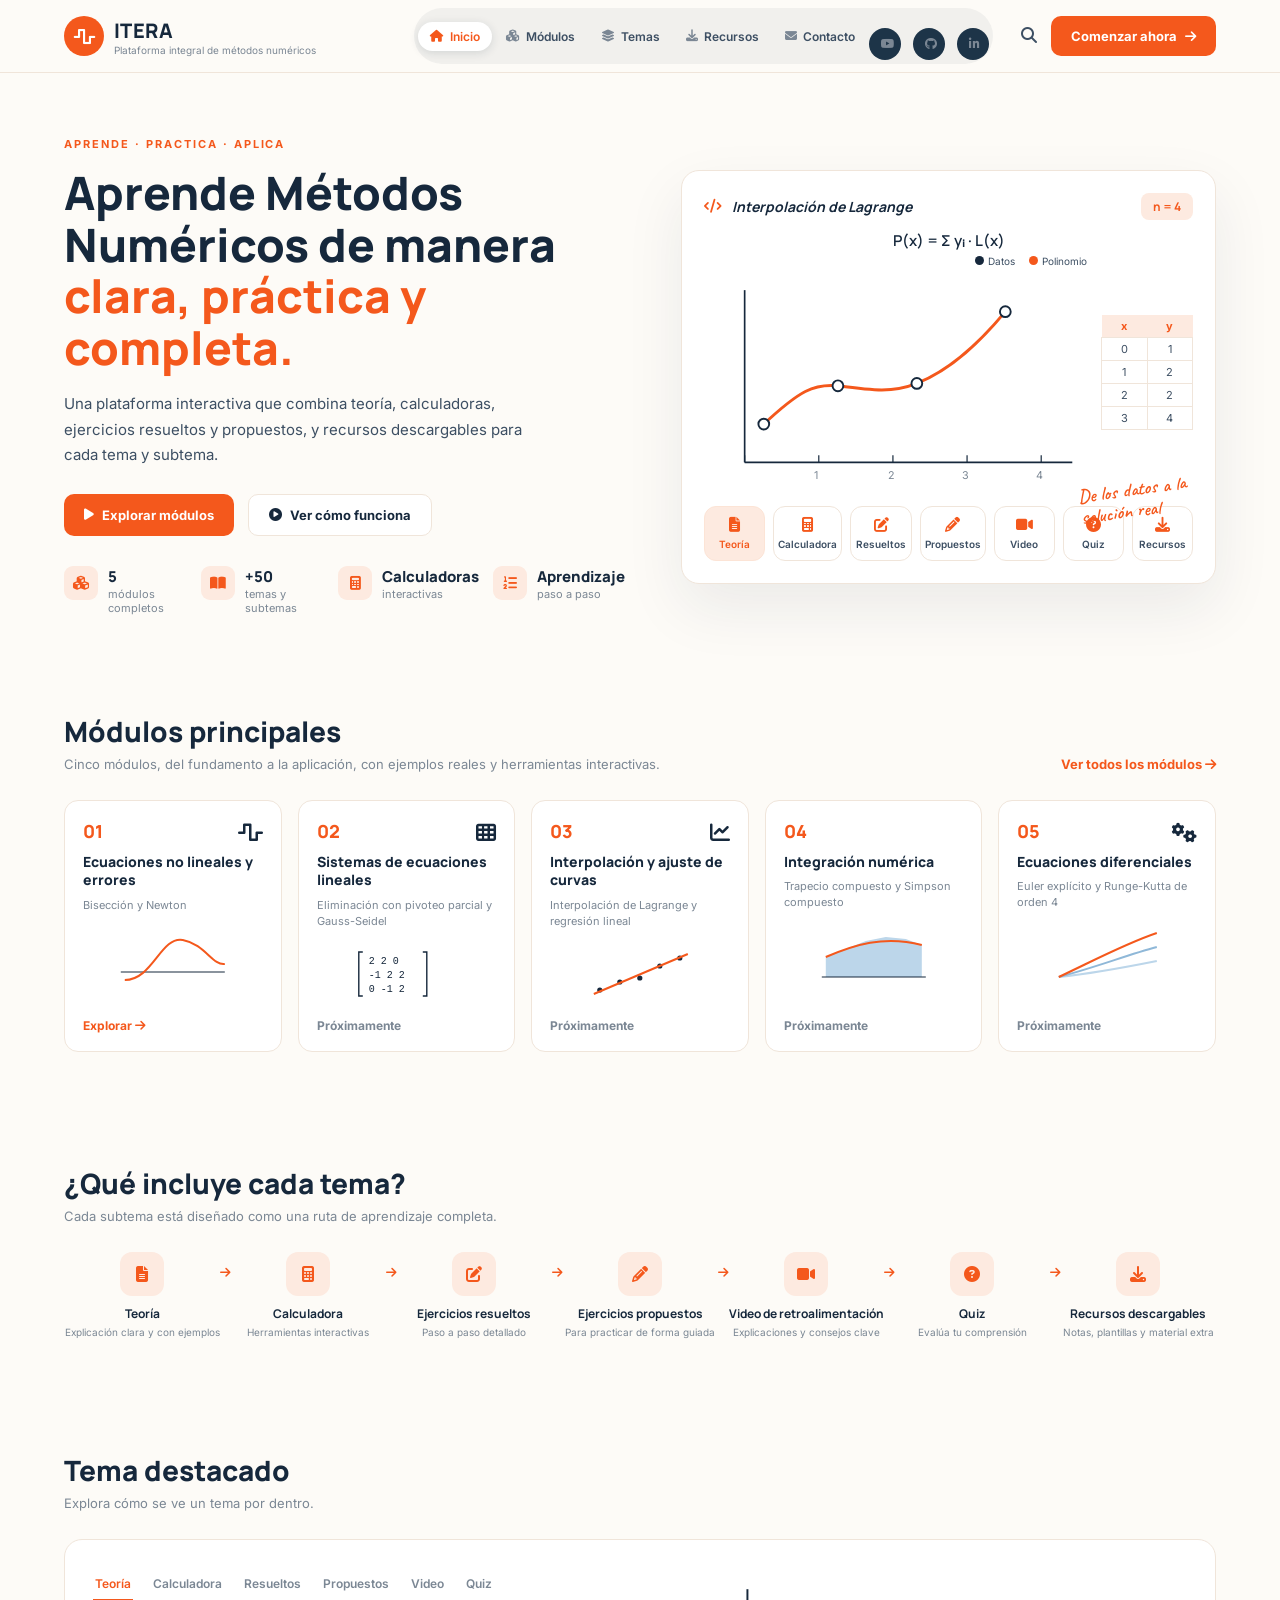
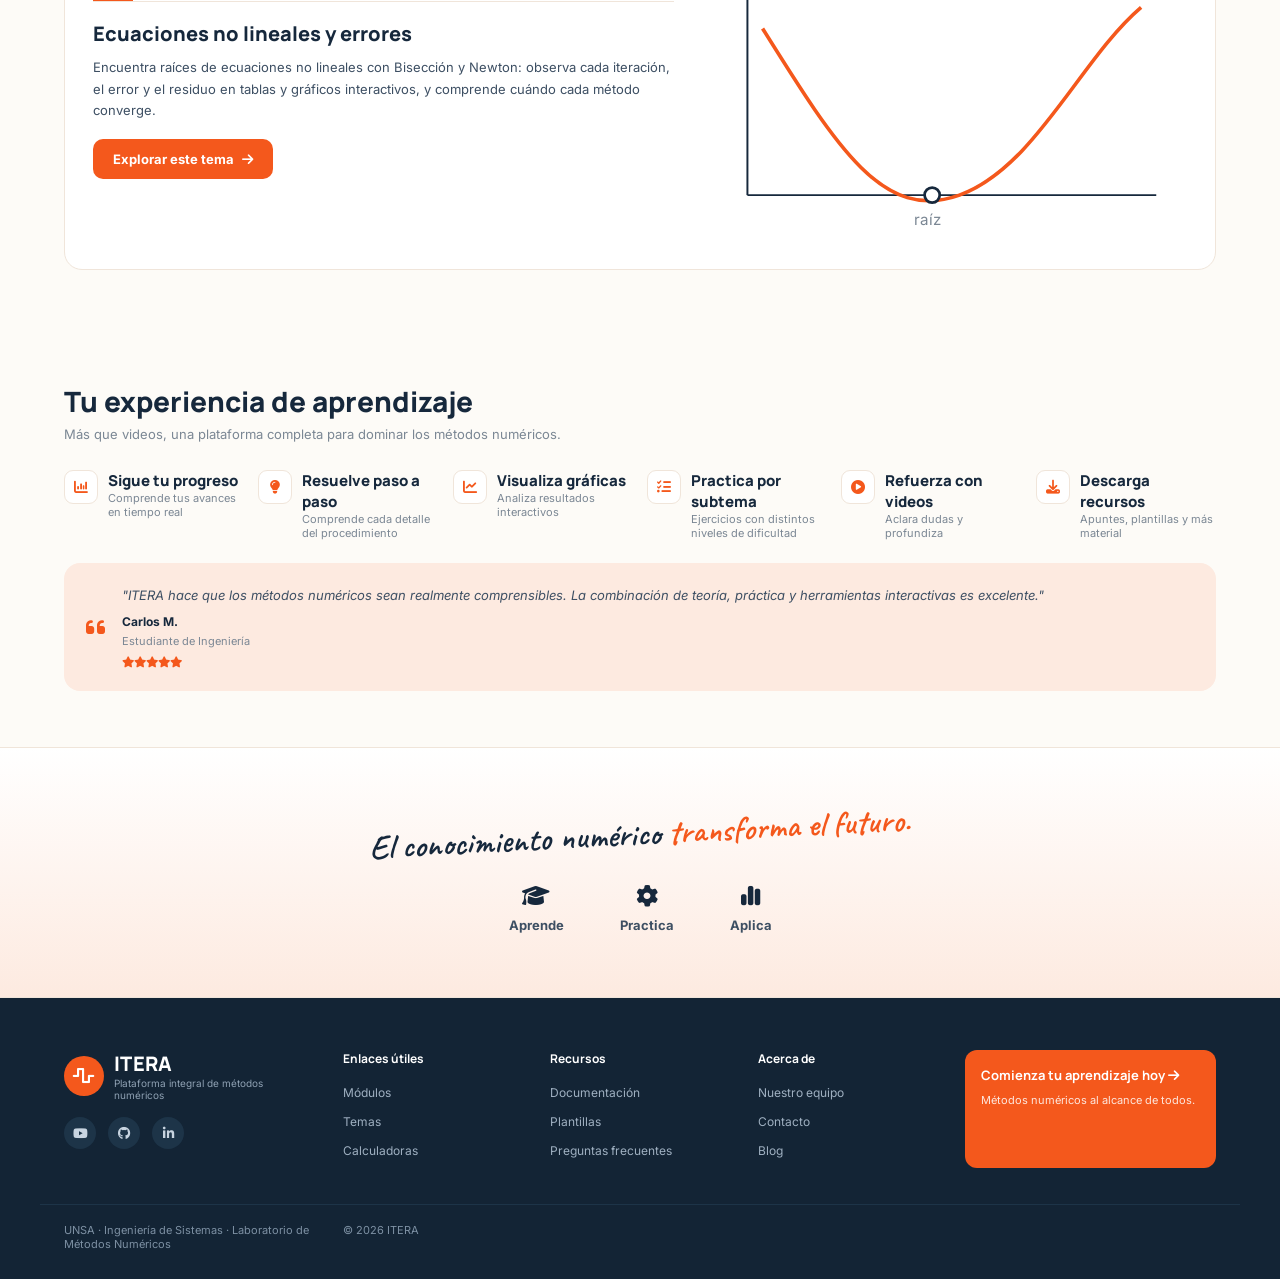
==== commit adf83ec0: "quito teoria calculadoras y ejercicios del menu principal, eso es del modulo" ====
--- a/index.html
+++ b/index.html
@@ -202,9 +202,6 @@
         <a href="#inicio" class="active"><i class="fa-solid fa-house"></i>Inicio</a>
         <a href="#modulos"><i class="fa-solid fa-cubes"></i>Módulos</a>
         <a href="#incluye"><i class="fa-solid fa-layer-group"></i>Temas</a>
-        <a href="1/#teoria"><i class="fa-solid fa-book-open"></i>Teoría</a>
-        <a href="1/#calculadoras"><i class="fa-solid fa-calculator"></i>Calculadoras</a>
-        <a href="1/#practica"><i class="fa-solid fa-pen-to-square"></i>Ejercicios</a>
         <a href="#experiencia"><i class="fa-solid fa-download"></i>Recursos</a>
         <a href="#footer"><i class="fa-solid fa-envelope"></i>Contacto</a>
         <div class="socials nav-mobile-socials">
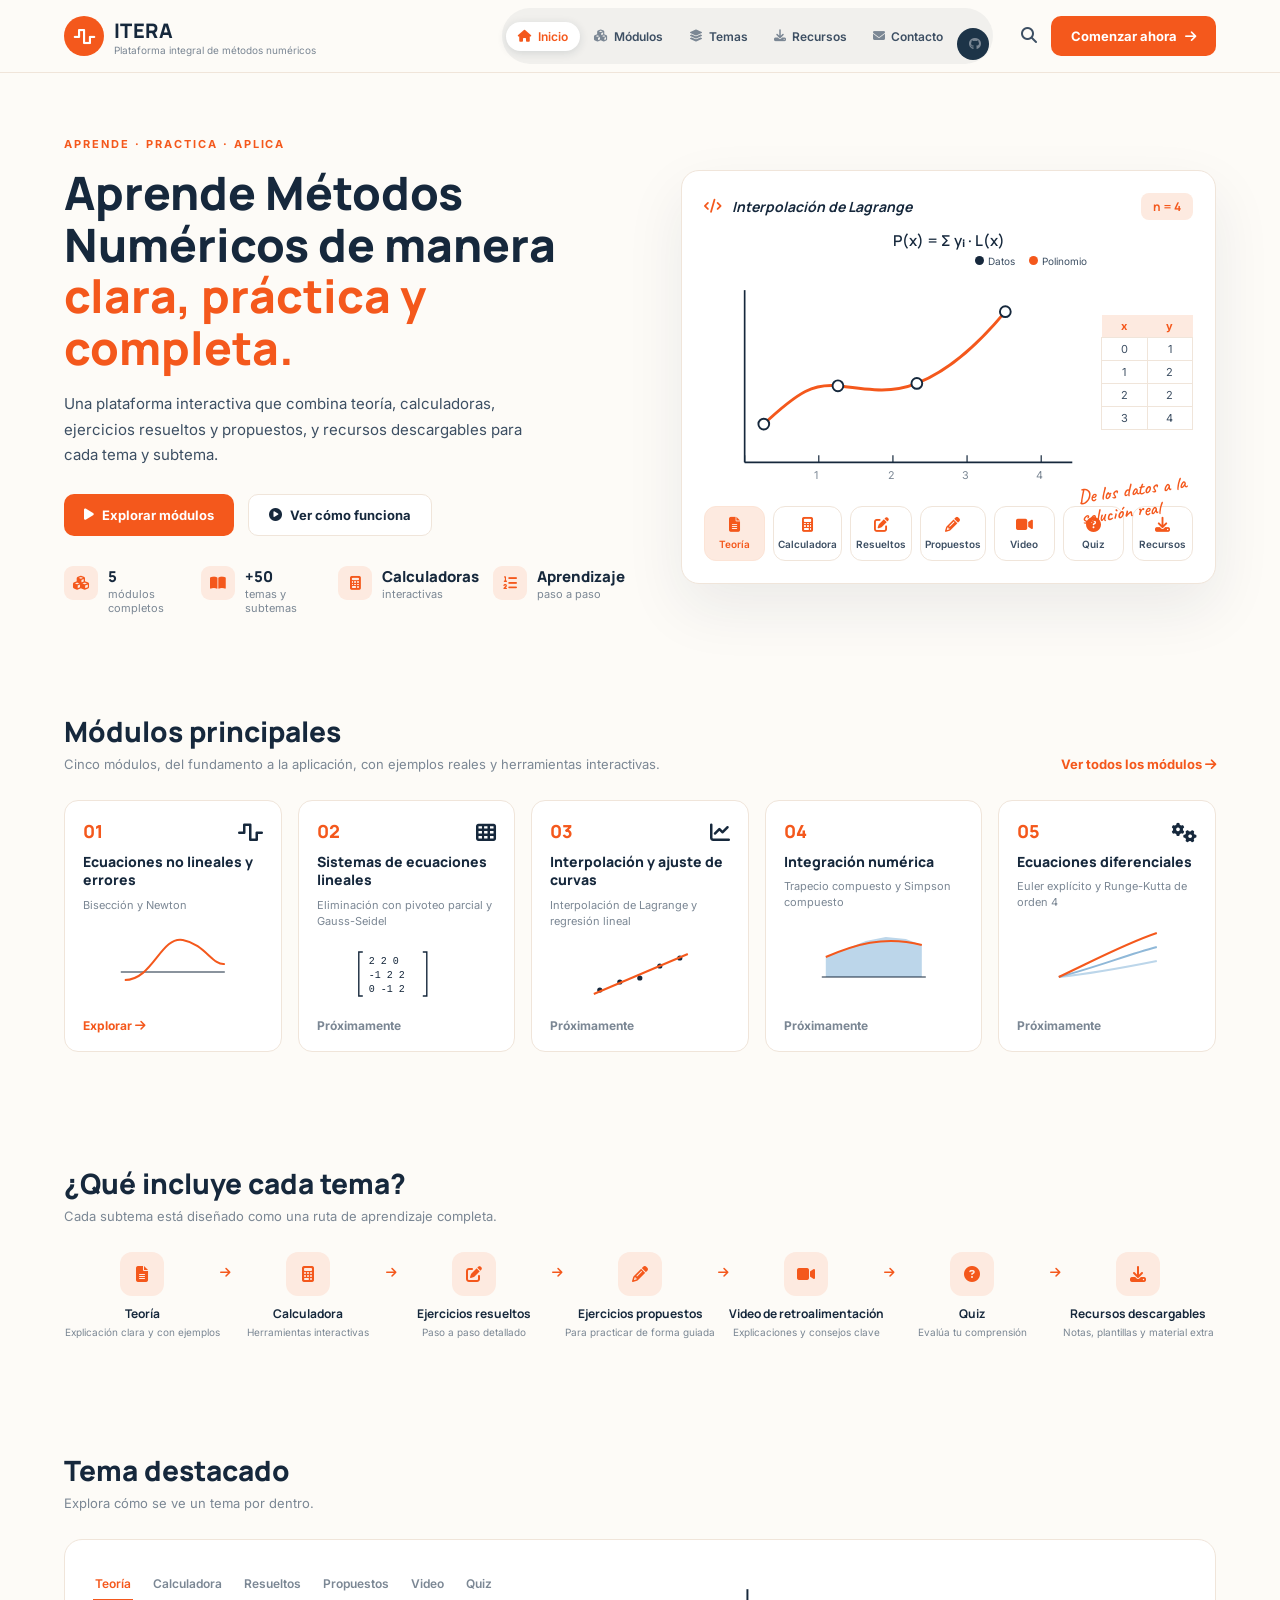
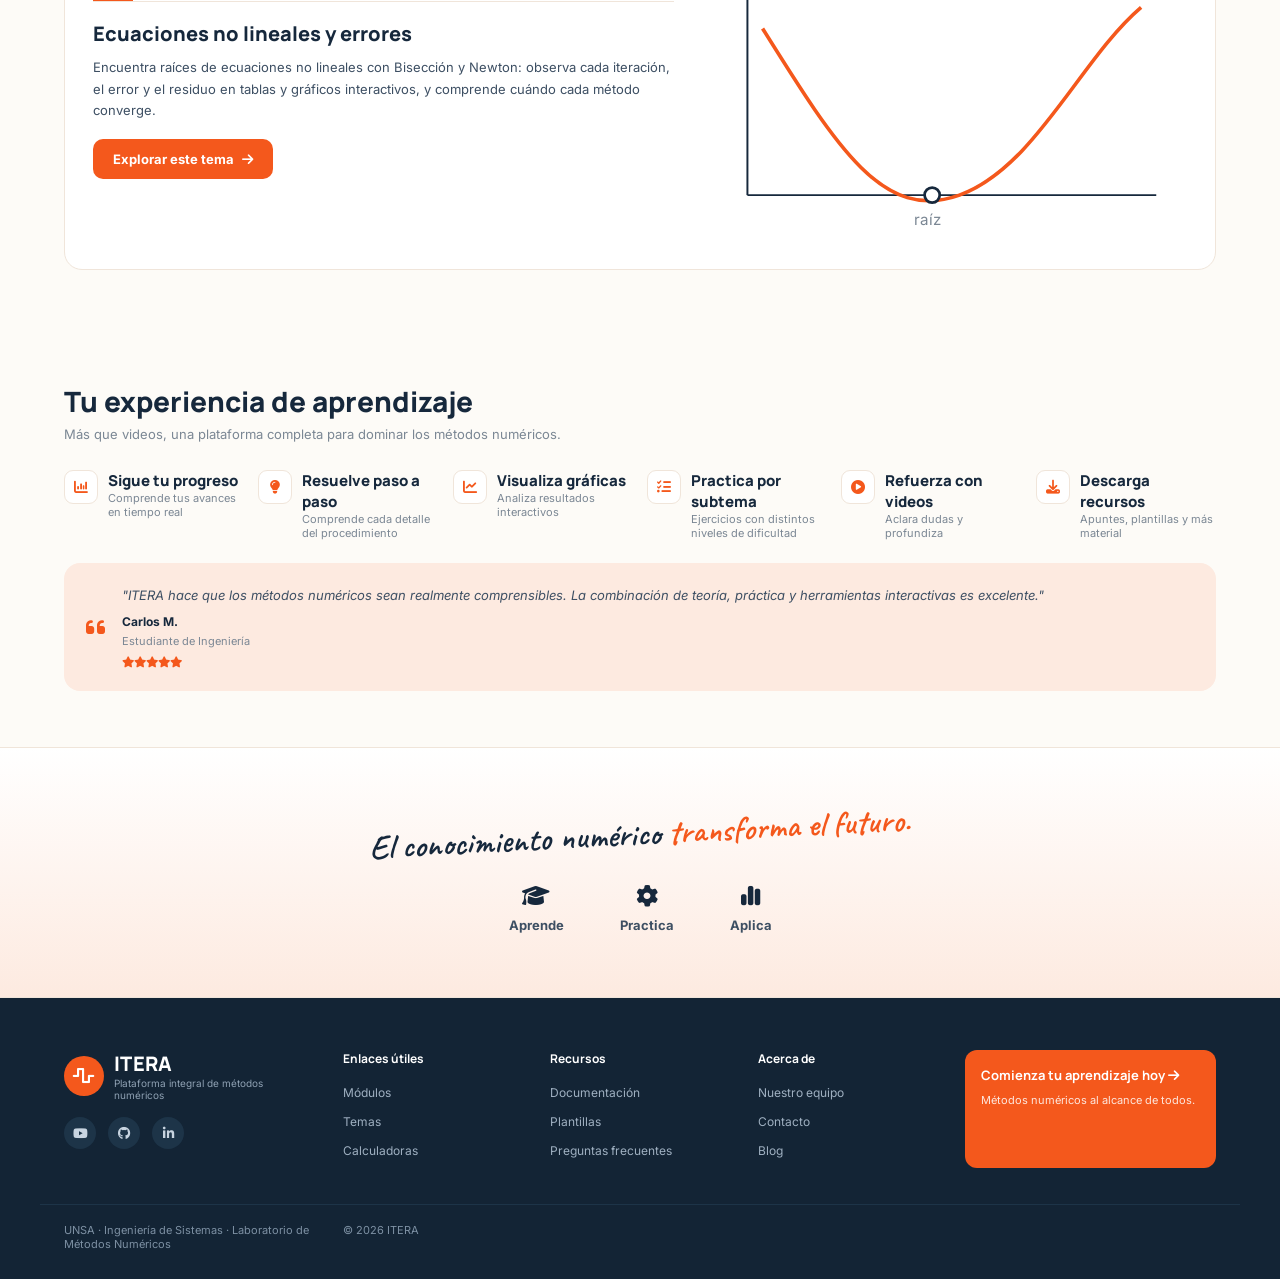
==== commit aaf328db: "quito youtube y linkedin del menu principal, dejo solo github" ====
--- a/index.html
+++ b/index.html
@@ -205,9 +205,7 @@
         <a href="#experiencia"><i class="fa-solid fa-download"></i>Recursos</a>
         <a href="#footer"><i class="fa-solid fa-envelope"></i>Contacto</a>
         <div class="socials nav-mobile-socials">
-          <a href="#" aria-label="YouTube"><i class="fa-brands fa-youtube"></i></a>
           <a href="https://github.com/rwciANA/LAB-MN" aria-label="GitHub"><i class="fa-brands fa-github"></i></a>
-          <a href="#" aria-label="LinkedIn"><i class="fa-brands fa-linkedin-in"></i></a>
         </div>
       </nav>
       <div class="nav-backdrop" id="navBackdrop"></div>
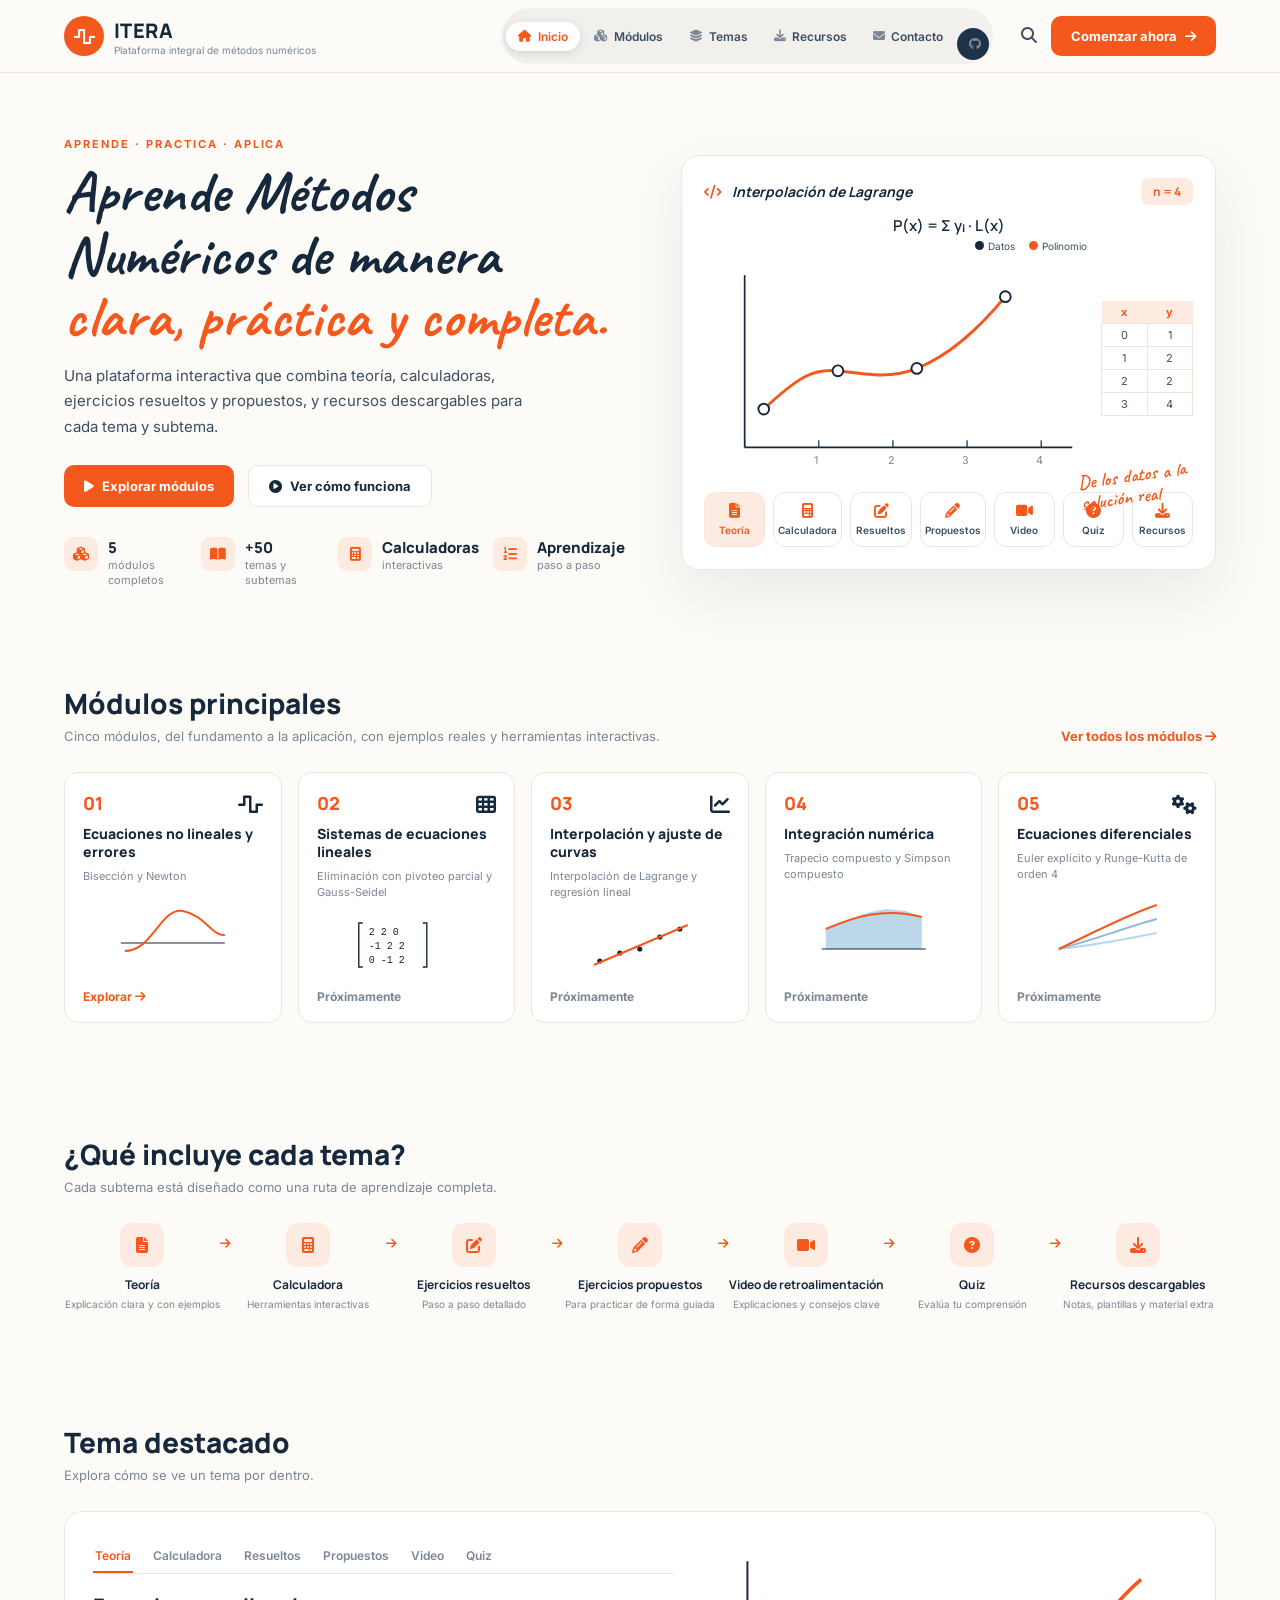
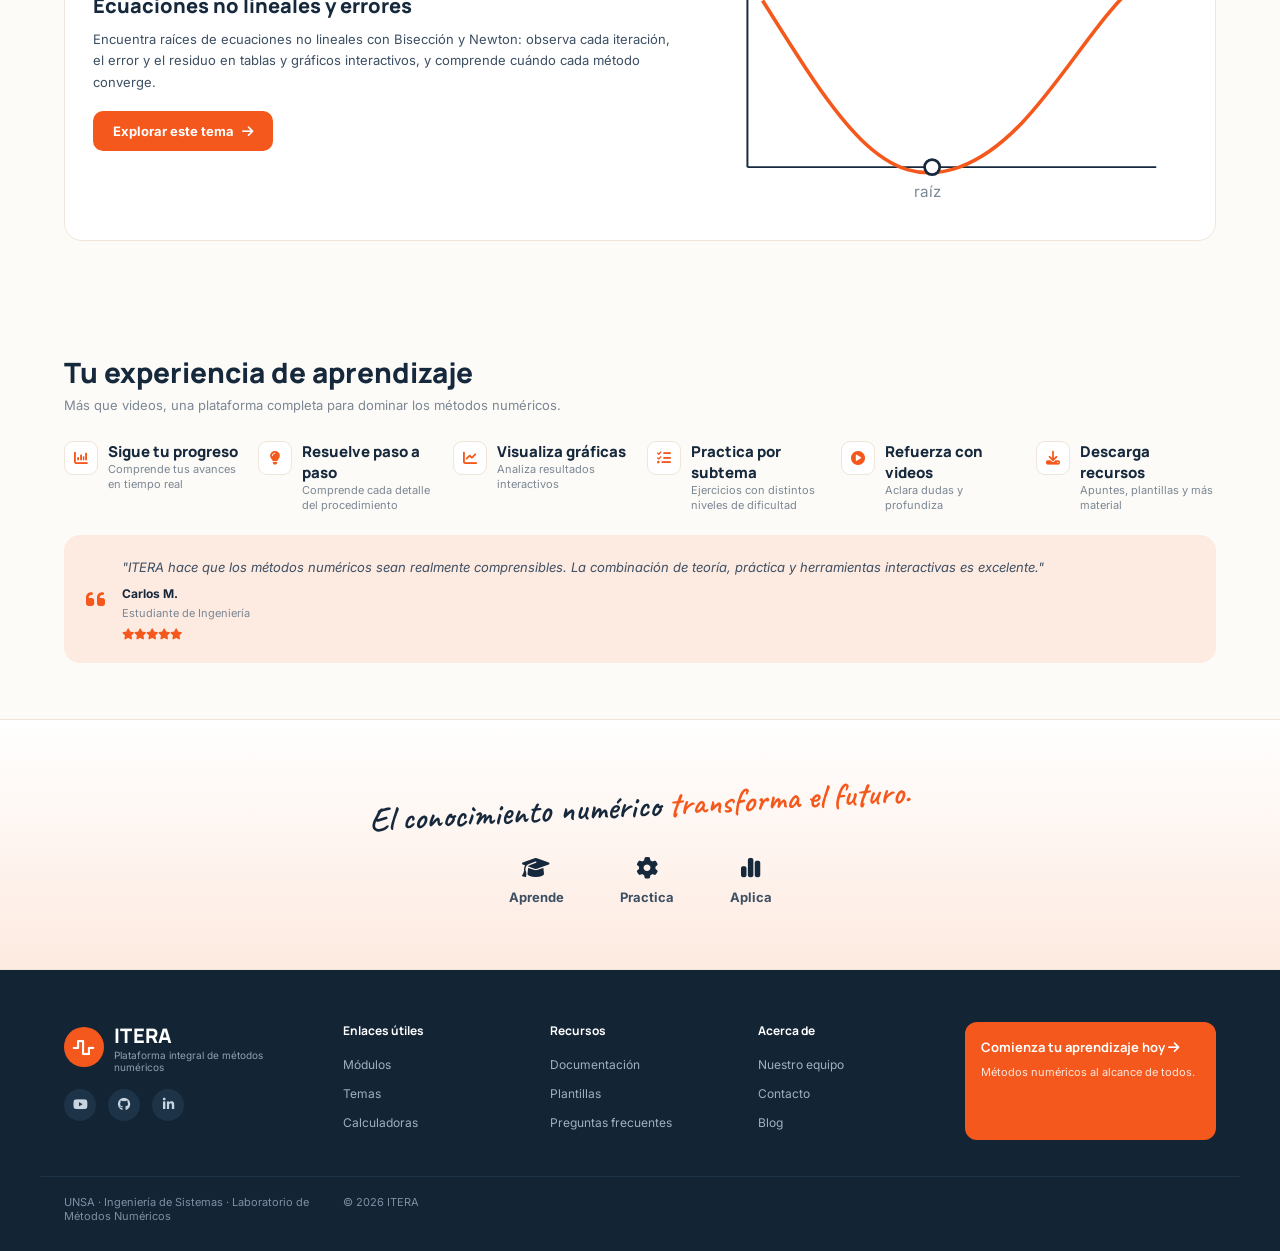
==== commit 282739af: "letra manuscrita caveat en el titulo grande de la portada" ====
--- a/index.html
+++ b/index.html
@@ -7,7 +7,7 @@
   <title>ITERA | Plataforma de Métodos Numéricos</title>
   <link rel="preconnect" href="https://fonts.googleapis.com">
   <link rel="preconnect" href="https://fonts.gstatic.com" crossorigin>
-  <link href="https://fonts.googleapis.com/css2?family=Manrope:wght@500;700;800&family=Inter:wght@400;500;600&family=Caveat:wght@600&display=swap" rel="stylesheet">
+  <link href="https://fonts.googleapis.com/css2?family=Manrope:wght@500;700;800&family=Inter:wght@400;500;600&family=Caveat:wght@600;700&display=swap" rel="stylesheet">
   <link rel="stylesheet" href="https://cdnjs.cloudflare.com/ajax/libs/font-awesome/6.7.2/css/all.min.css">
   <style>
     :root{
@@ -51,7 +51,7 @@
     .hero{padding:64px 0 40px}
     .hero .wrap{display:grid;grid-template-columns:1.05fr 1fr;gap:56px;align-items:center}
     .eyebrow{font-size:11px;font-weight:700;letter-spacing:.18em;color:var(--coral)}
-    .hero h1{font-size:46px;line-height:1.12;font-weight:800;margin:16px 0 18px}
+    .hero h1{font-family:"Caveat",cursive;font-size:58px;line-height:1.08;font-weight:700;margin:10px 0 14px;letter-spacing:.01em}
     .hero h1 span{color:var(--coral)}
     .hero p.lead{font-size:15px;line-height:1.7;color:var(--ink-2);max-width:460px}
     .hero-actions{display:flex;gap:14px;margin:26px 0 30px}
@@ -174,6 +174,7 @@
       .top-actions .search,.top-actions .btn-coral{display:none}
       .menu-toggle{display:block}
       .hero .wrap{grid-template-columns:1fr}
+      .hero h1{font-size:46px}
       .modules{grid-template-columns:repeat(2,1fr)}
       .chain{grid-template-columns:repeat(3,1fr);row-gap:26px}
       .step:not(:last-child):after{display:none}
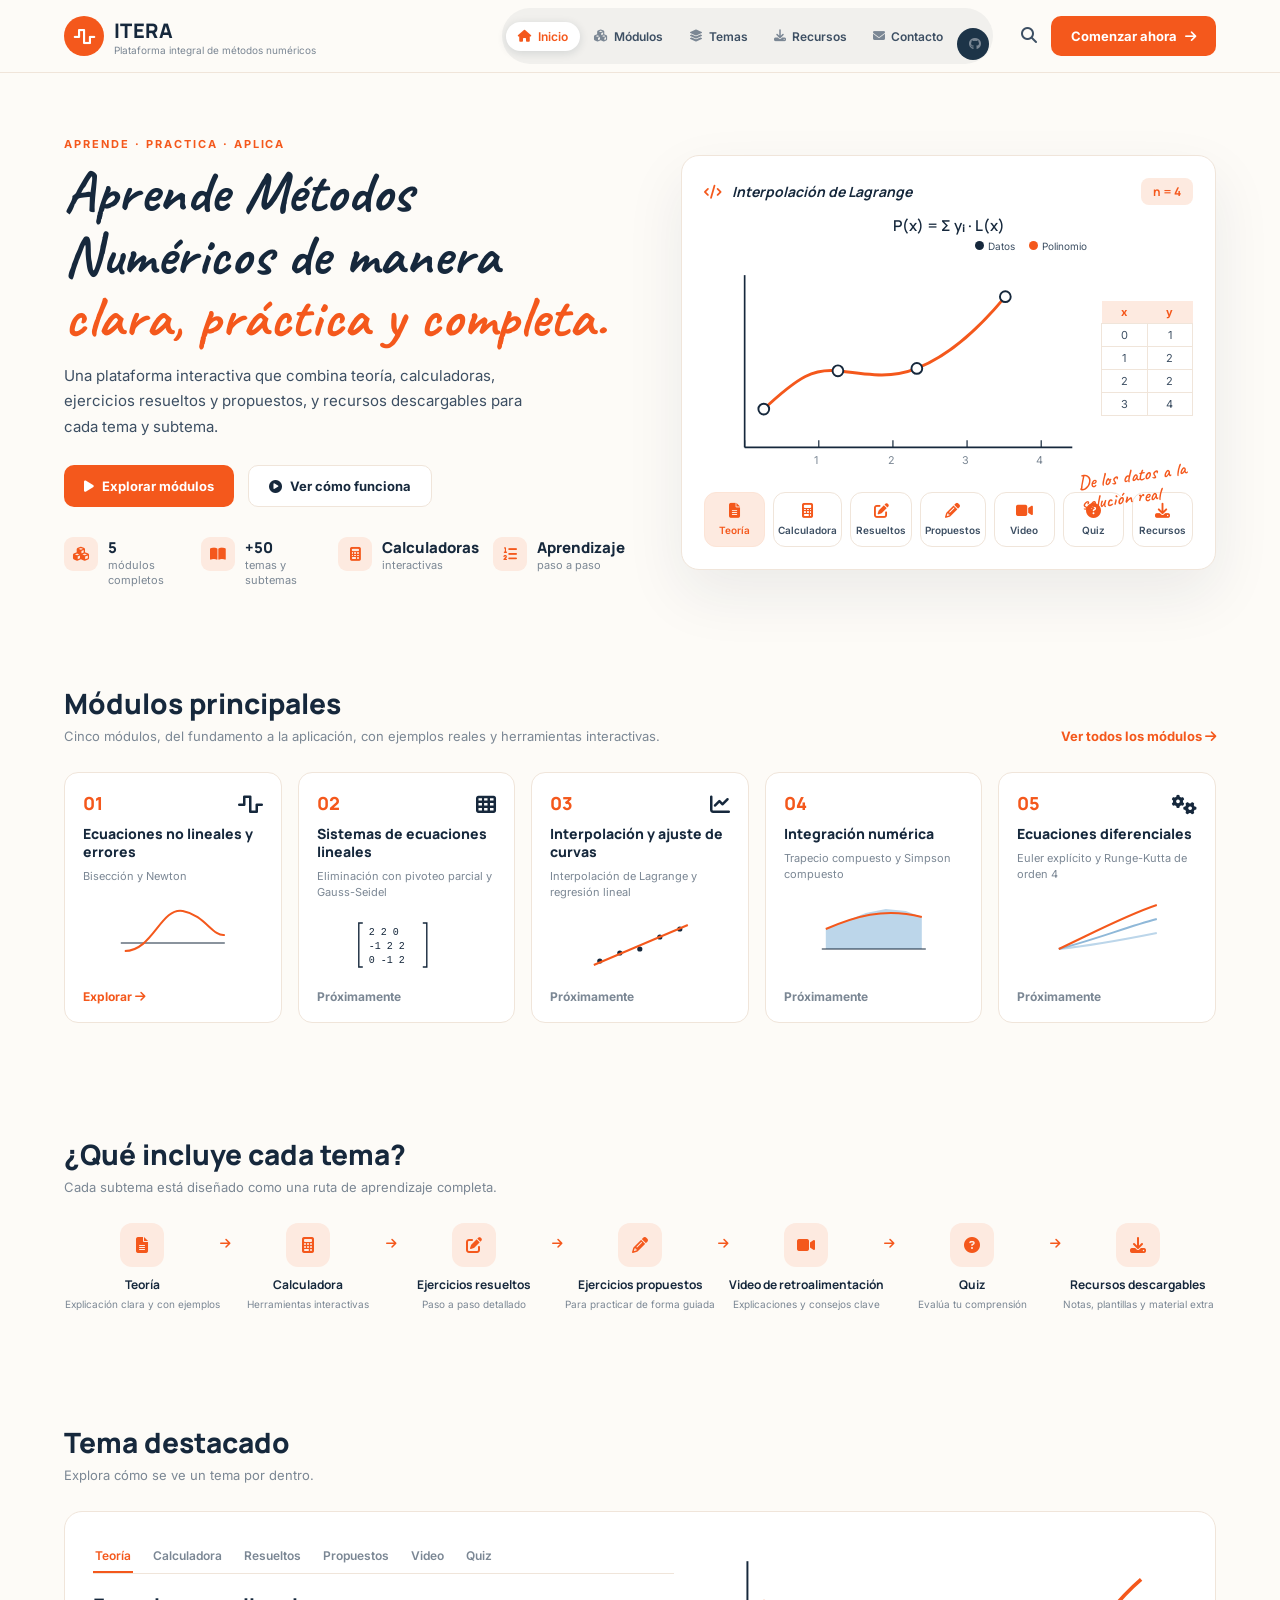
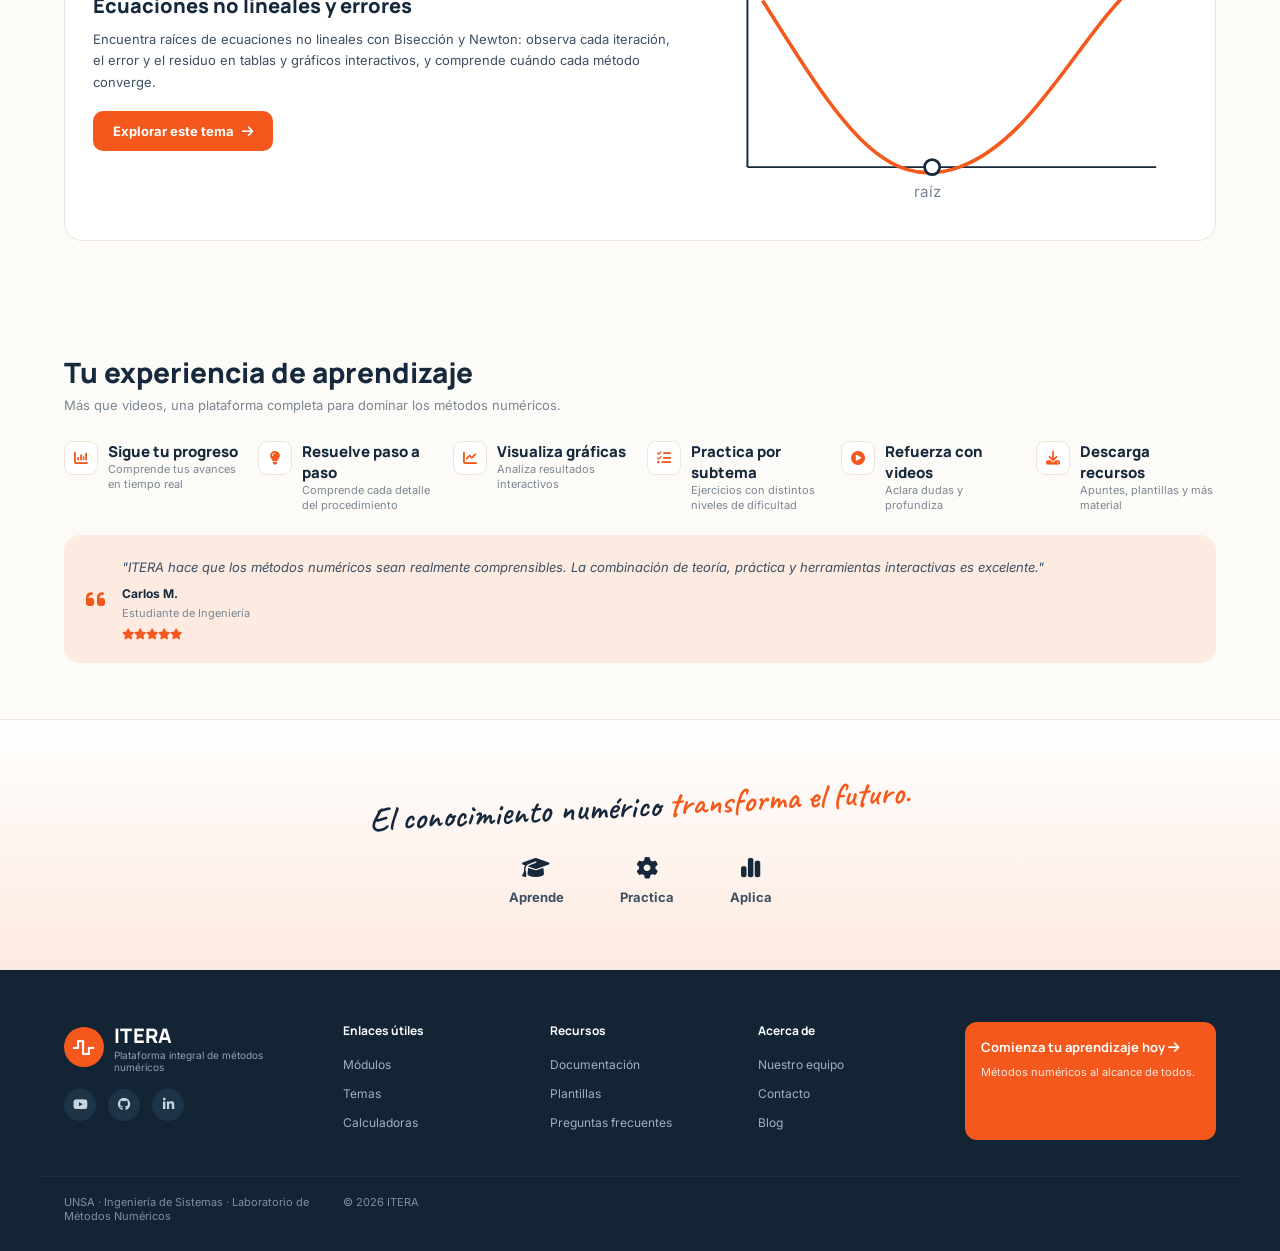
==== commit b151aada: "arreglo del menu movil que salia detras del contenido, quitado backdrop-filter del header" ====
--- a/index.html
+++ b/index.html
@@ -23,7 +23,7 @@
     .wrap{max-width:1200px;margin:auto;padding:0 24px}
 
     /* TOPBAR */
-    .topbar{position:sticky;top:0;z-index:20;background:rgba(253,251,247,.92);backdrop-filter:blur(12px);border-bottom:1px solid var(--line)}
+    .topbar{position:sticky;top:0;z-index:100;background:#fdfbf7;border-bottom:1px solid var(--line)}
     .topbar .wrap{display:flex;align-items:center;gap:28px;height:72px}
     .brand{display:flex;align-items:center;gap:10px;margin-right:auto}
     .brand-mark{width:40px;height:40px;border-radius:50%;background:var(--coral);color:#fff;display:grid;place-items:center;font-size:17px}
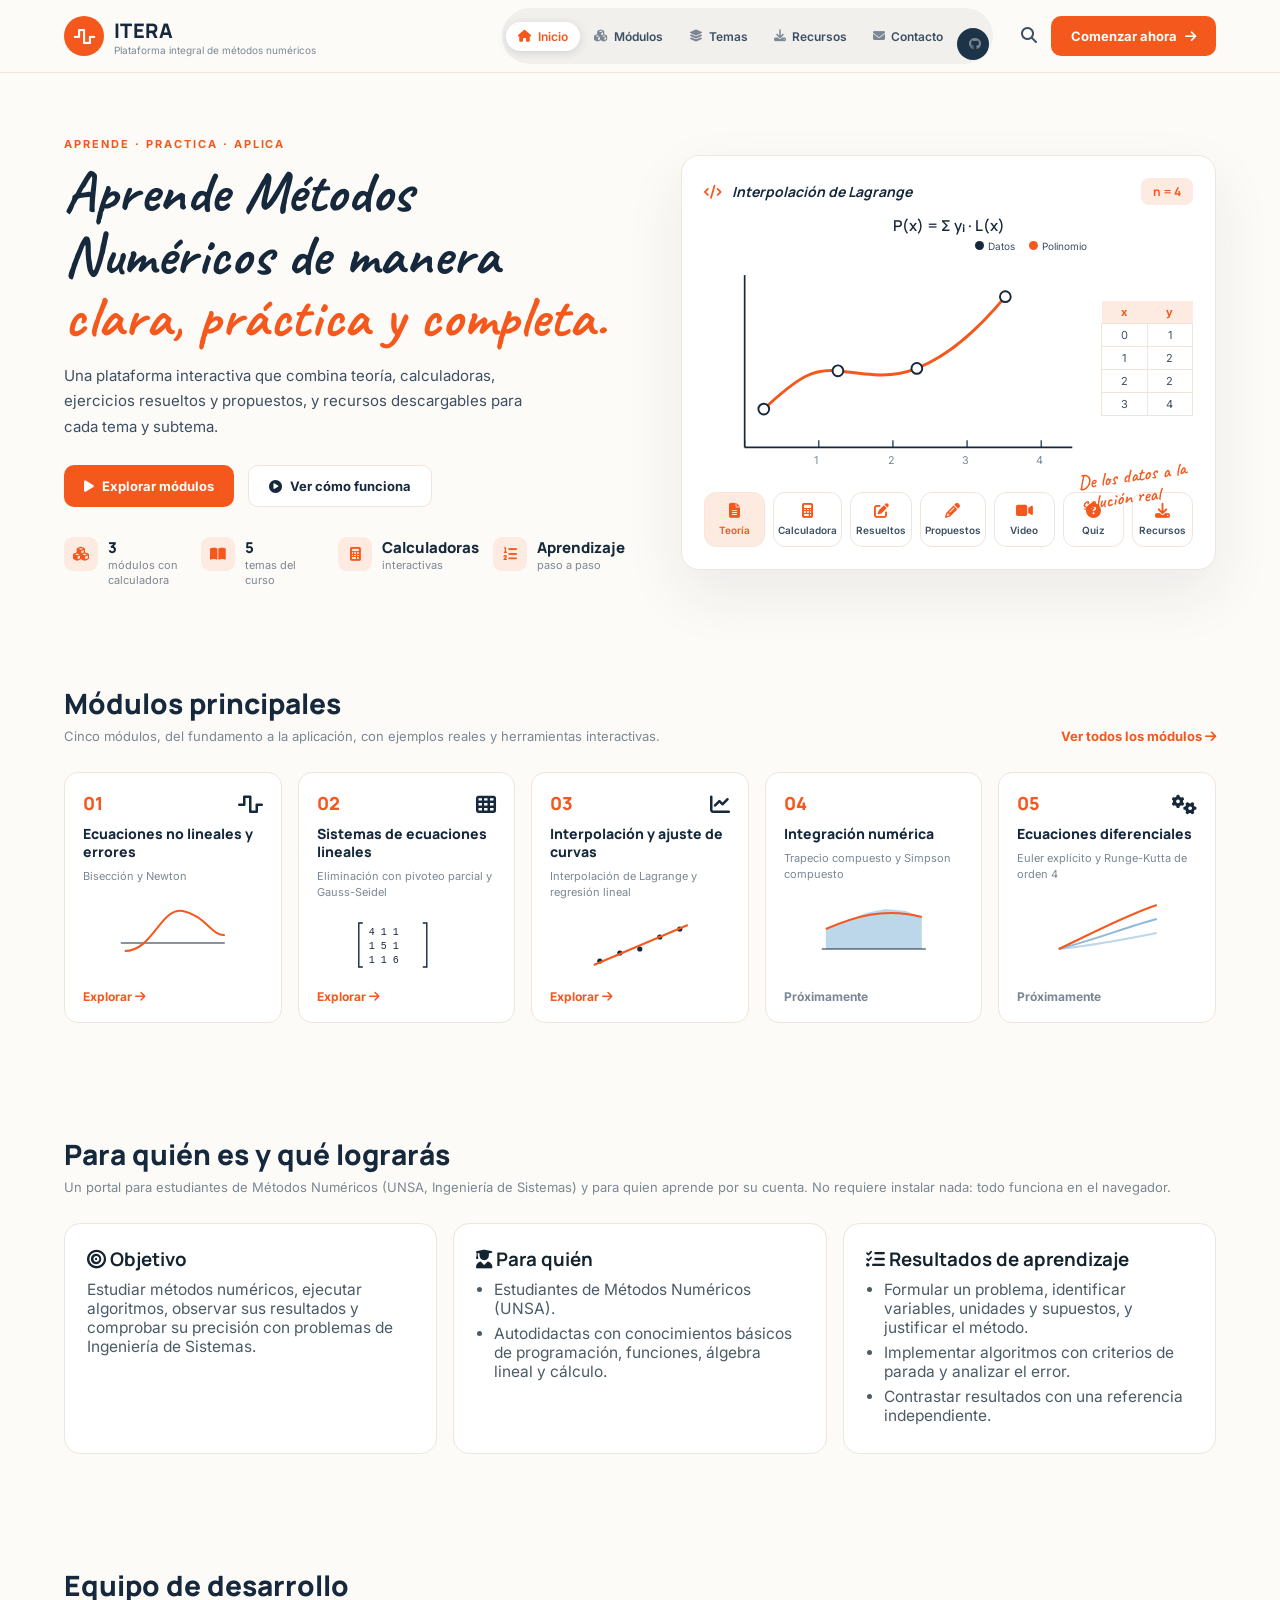
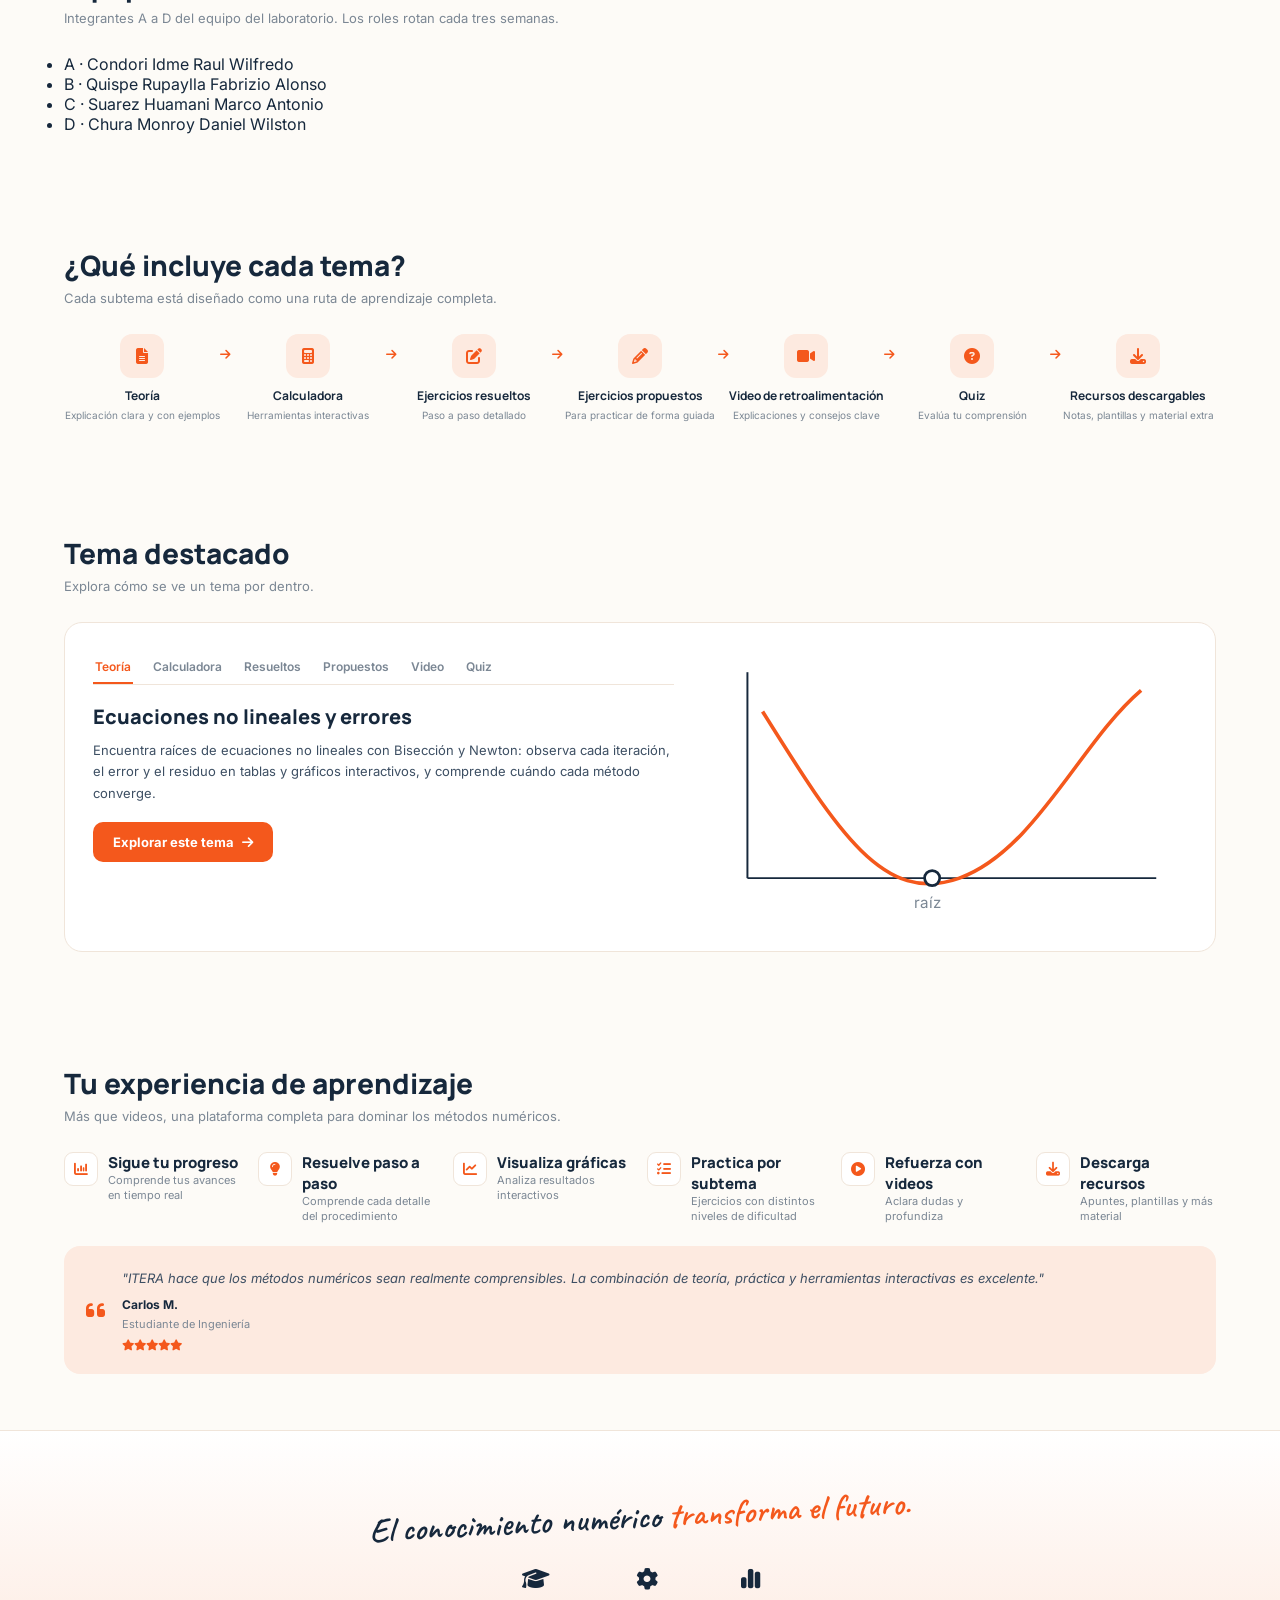
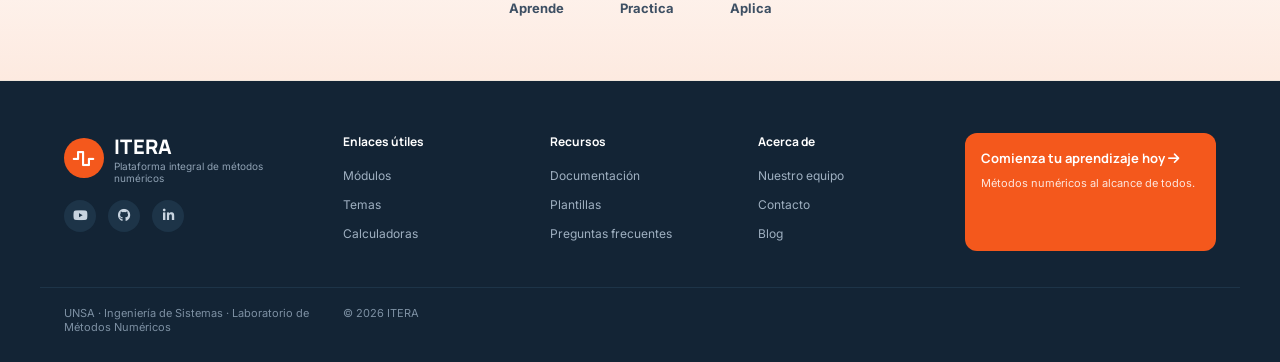
==== commit 6e077ccf: "Módulo 3: calculadora de Lagrange y regresión con pruebas" ====
--- a/index.html
+++ b/index.html
@@ -229,8 +229,8 @@
           <a class="btn btn-ghost" href="#incluye"><i class="fa-solid fa-circle-play"></i> Ver cómo funciona</a>
         </div>
         <div class="stats">
-          <div class="stat"><i class="fa-solid fa-cubes"></i><div><b>5</b><span>módulos completos</span></div></div>
-          <div class="stat"><i class="fa-solid fa-book-open"></i><div><b>+50</b><span>temas y subtemas</span></div></div>
+          <div class="stat"><i class="fa-solid fa-cubes"></i><div><b>3</b><span>módulos con calculadora</span></div></div>
+          <div class="stat"><i class="fa-solid fa-book-open"></i><div><b>5</b><span>temas del curso</span></div></div>
           <div class="stat"><i class="fa-solid fa-calculator"></i><div><b>Calculadoras</b><span>interactivas</span></div></div>
           <div class="stat"><i class="fa-solid fa-list-ol"></i><div><b>Aprendizaje</b><span>paso a paso</span></div></div>
         </div>
@@ -299,15 +299,15 @@
           <span class="num">02</span><span class="ico"><i class="fa-solid fa-table-cells"></i></span>
           <h3>Sistemas de ecuaciones lineales</h3>
           <p>Eliminación con pivoteo parcial y Gauss-Seidel</p>
-          <svg viewBox="0 0 120 64"><text x="22" y="22" font-size="10" fill="#16283c" font-family="monospace">2  2  0</text><text x="22" y="36" font-size="10" fill="#16283c" font-family="monospace">-1 2  2</text><text x="22" y="50" font-size="10" fill="#16283c" font-family="monospace">0 -1  2</text><path d="M16,10 L12,10 L12,54 L16,54 M76,10 L80,10 L80,54 L76,54" fill="none" stroke="#16283c" stroke-width="1.4"/></svg>
-          <a class="soon">Próximamente</a>
+          <svg viewBox="0 0 120 64"><text x="22" y="22" font-size="10" fill="#16283c" font-family="monospace">4  1  1</text><text x="22" y="36" font-size="10" fill="#16283c" font-family="monospace">1  5  1</text><text x="22" y="50" font-size="10" fill="#16283c" font-family="monospace">1  1  6</text><path d="M16,10 L12,10 L12,54 L16,54 M76,10 L80,10 L80,54 L76,54" fill="none" stroke="#16283c" stroke-width="1.4"/></svg>
+          <a href="2/">Explorar <i class="fa-solid fa-arrow-right"></i></a>
         </article>
         <article class="mod">
           <span class="num">03</span><span class="ico"><i class="fa-solid fa-chart-line"></i></span>
           <h3>Interpolación y ajuste de curvas</h3>
           <p>Interpolación de Lagrange y regresión lineal</p>
           <svg viewBox="0 0 120 64"><circle cx="20" cy="48" r="2.6" fill="#16283c"/><circle cx="40" cy="40" r="2.6" fill="#16283c"/><circle cx="60" cy="36" r="2.6" fill="#16283c"/><circle cx="80" cy="24" r="2.6" fill="#16283c"/><circle cx="100" cy="16" r="2.6" fill="#16283c"/><line x1="14" y1="52" x2="108" y2="12" stroke="#f4581c" stroke-width="2"/></svg>
-          <a class="soon">Próximamente</a>
+          <a href="3/">Explorar <i class="fa-solid fa-arrow-right"></i></a>
         </article>
         <article class="mod">
           <span class="num">04</span><span class="ico"><i class="fa-solid fa-integral"></i></span>
@@ -324,6 +324,54 @@
           <a class="soon">Próximamente</a>
         </article>
       </div>
+    </div>
+  </section>
+
+  <section id="proposito">
+    <style>
+      #proposito .pur-grid { display: grid; gap: 16px; grid-template-columns: repeat(auto-fit, minmax(260px, 1fr)); margin-top: 8px; }
+      #proposito .pur-card { background: #fff; border: 1px solid #ece6dc; border-radius: 16px; padding: 22px; }
+      #proposito .pur-card h3 { margin: 0 0 8px; font-family: Manrope, Inter, sans-serif; color: #14232e; }
+      #proposito .pur-card p, #proposito .pur-card li { color: #4b5b66; font-size: .97rem; }
+      #proposito .pur-card ul { padding-left: 18px; margin: 0; }
+      #proposito .pur-card li { margin-bottom: 6px; }
+      @media (prefers-color-scheme: dark) { #proposito .pur-card { background: #162530; border-color: #2a3d48; } #proposito .pur-card h3 { color: #e9f1f4; } #proposito .pur-card p, #proposito .pur-card li { color: #9fb3bd; } }
+    </style>
+    <div class="wrap">
+      <div class="sec-head"><div><h2>Para quién es y qué lograrás</h2><p>Un portal para estudiantes de Métodos Numéricos (UNSA, Ingeniería de Sistemas) y para quien aprende por su cuenta. No requiere instalar nada: todo funciona en el navegador.</p></div></div>
+      <div class="pur-grid">
+        <article class="pur-card">
+          <h3><i class="fa-solid fa-bullseye"></i> Objetivo</h3>
+          <p>Estudiar métodos numéricos, ejecutar algoritmos, observar sus resultados y comprobar su precisión con problemas de Ingeniería de Sistemas.</p>
+        </article>
+        <article class="pur-card">
+          <h3><i class="fa-solid fa-user-graduate"></i> Para quién</h3>
+          <ul>
+            <li>Estudiantes de Métodos Numéricos (UNSA).</li>
+            <li>Autodidactas con conocimientos básicos de programación, funciones, álgebra lineal y cálculo.</li>
+          </ul>
+        </article>
+        <article class="pur-card">
+          <h3><i class="fa-solid fa-list-check"></i> Resultados de aprendizaje</h3>
+          <ul>
+            <li>Formular un problema, identificar variables, unidades y supuestos, y justificar el método.</li>
+            <li>Implementar algoritmos con criterios de parada y analizar el error.</li>
+            <li>Contrastar resultados con una referencia independiente.</li>
+          </ul>
+        </article>
+      </div>
+    </div>
+  </section>
+
+  <section id="equipo">
+    <div class="wrap">
+      <div class="sec-head"><div><h2>Equipo de desarrollo</h2><p>Integrantes A a D del equipo del laboratorio. Los roles rotan cada tres semanas.</p></div></div>
+      <ul>
+        <li>A · Condori Idme Raul Wilfredo</li>
+        <li>B · Quispe Rupaylla Fabrizio Alonso</li>
+        <li>C · Suarez Huamani Marco Antonio</li>
+        <li>D · Chura Monroy Daniel Wilston</li>
+      </ul>
     </div>
   </section>
 
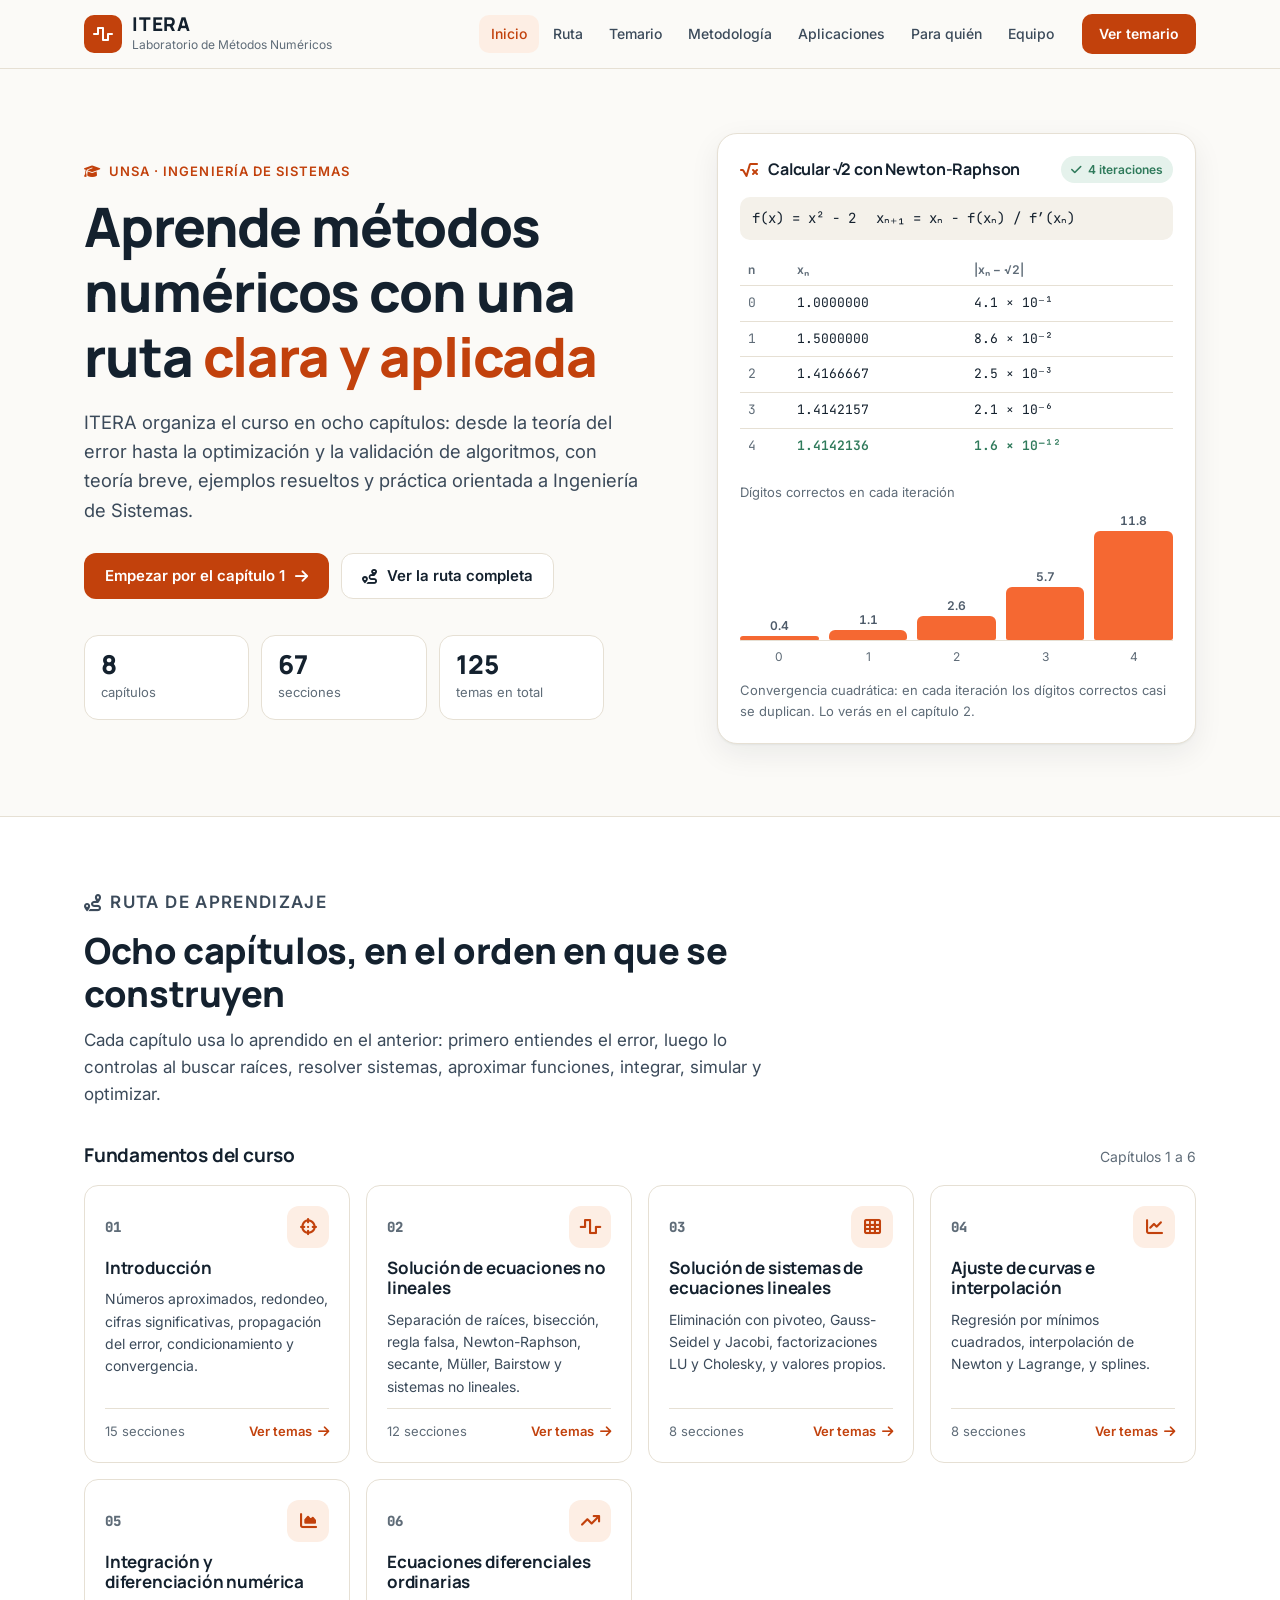
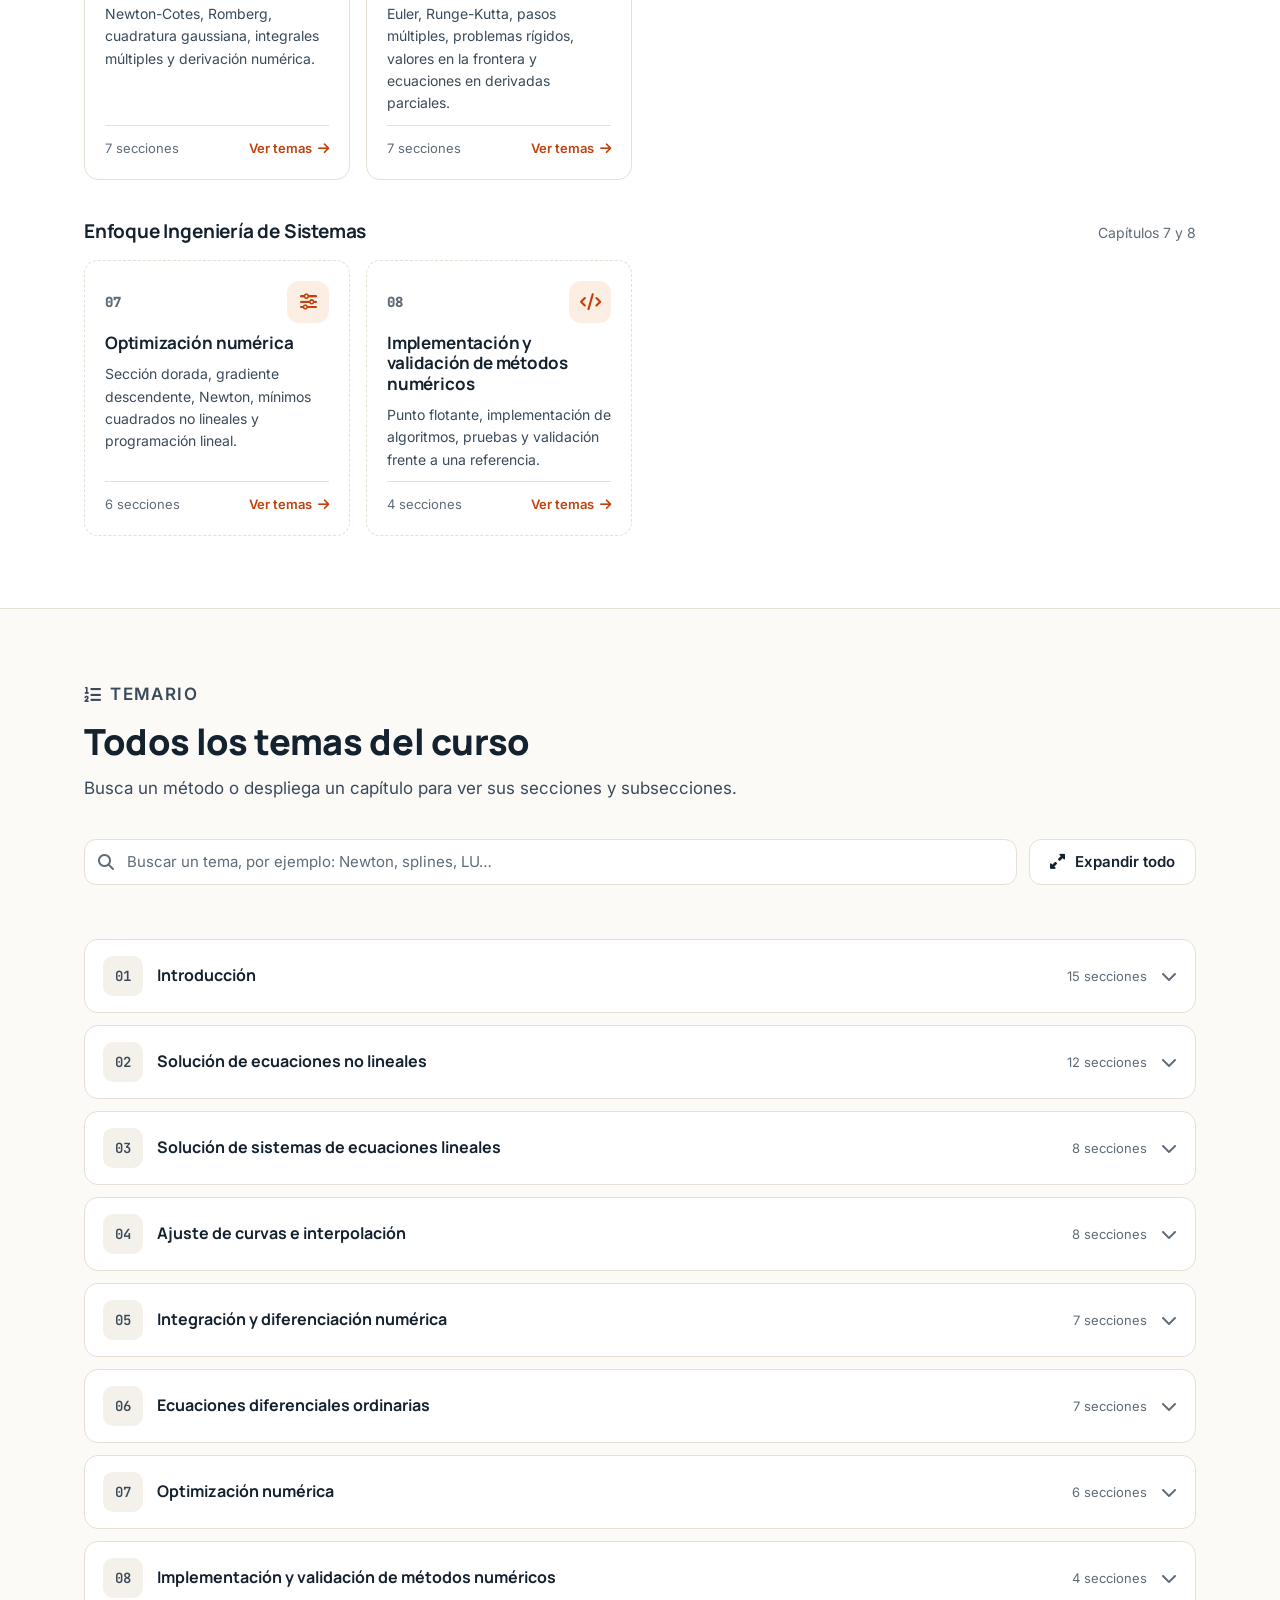
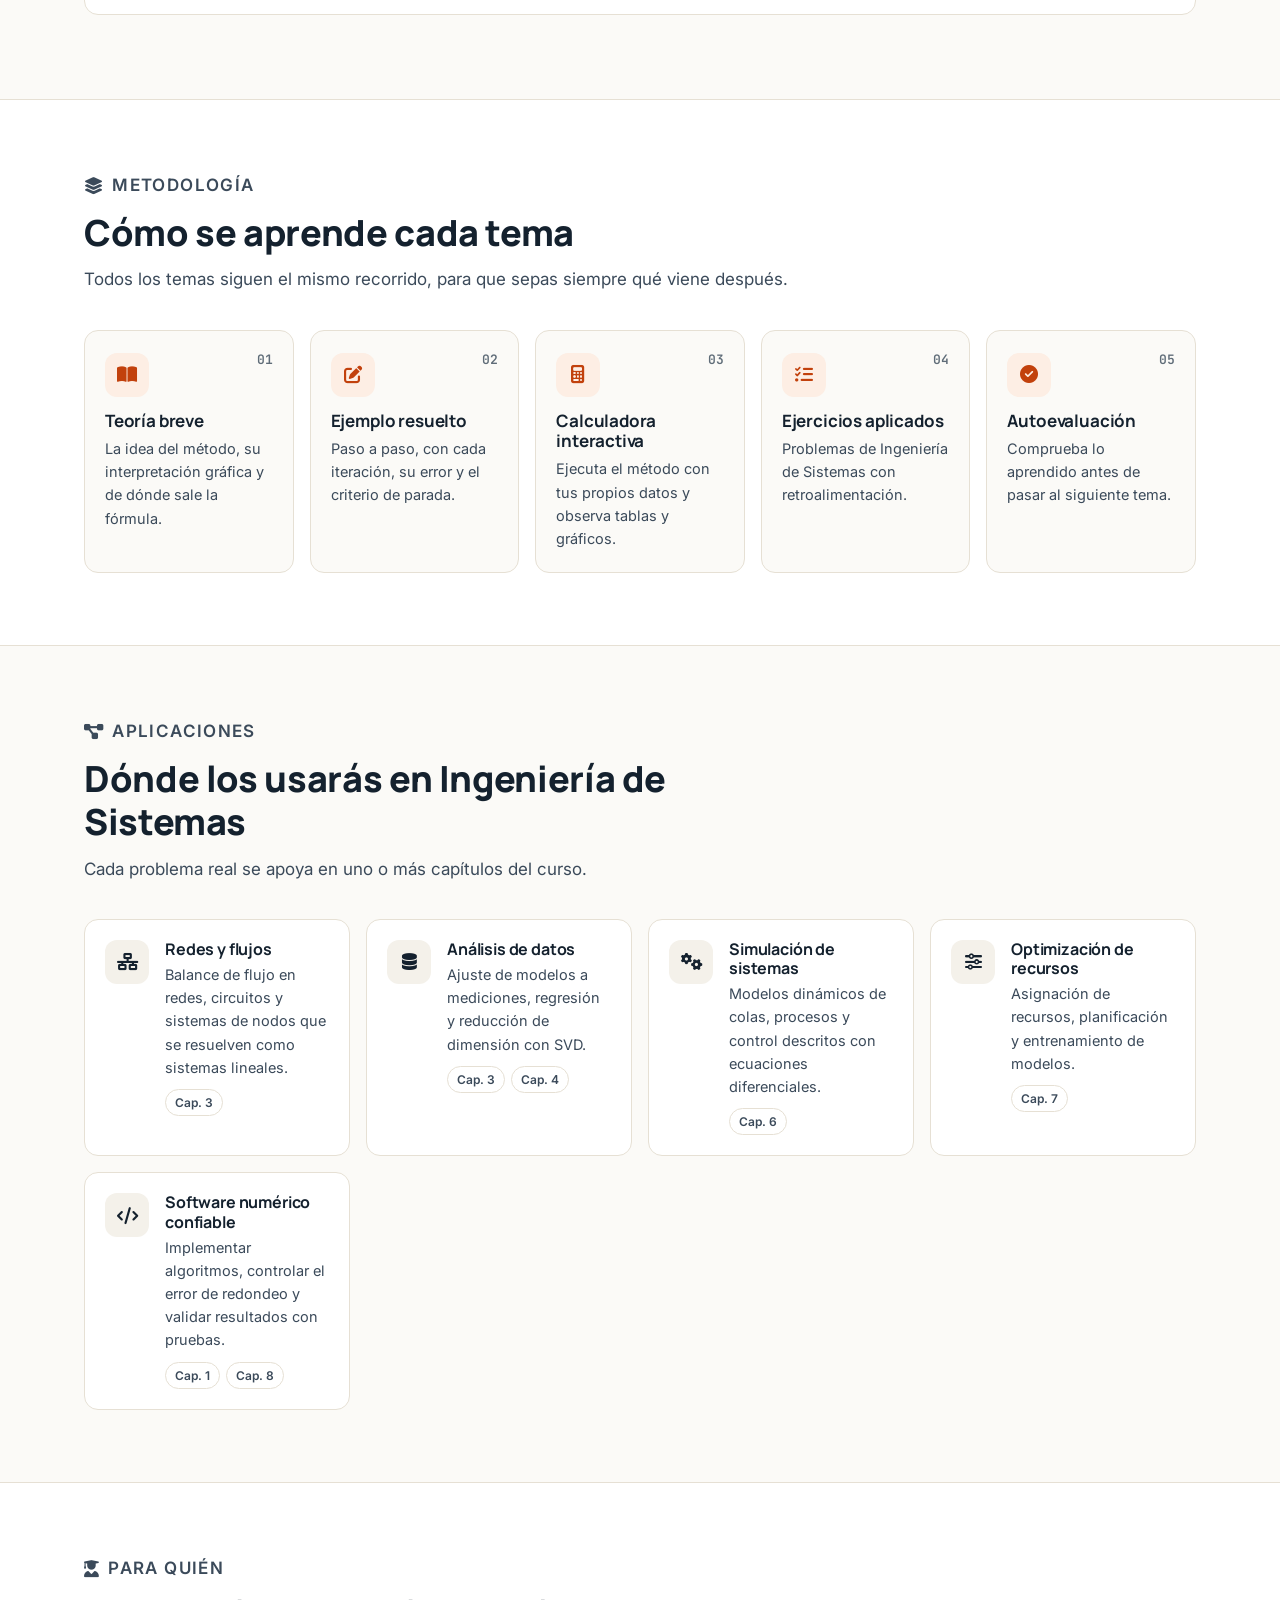
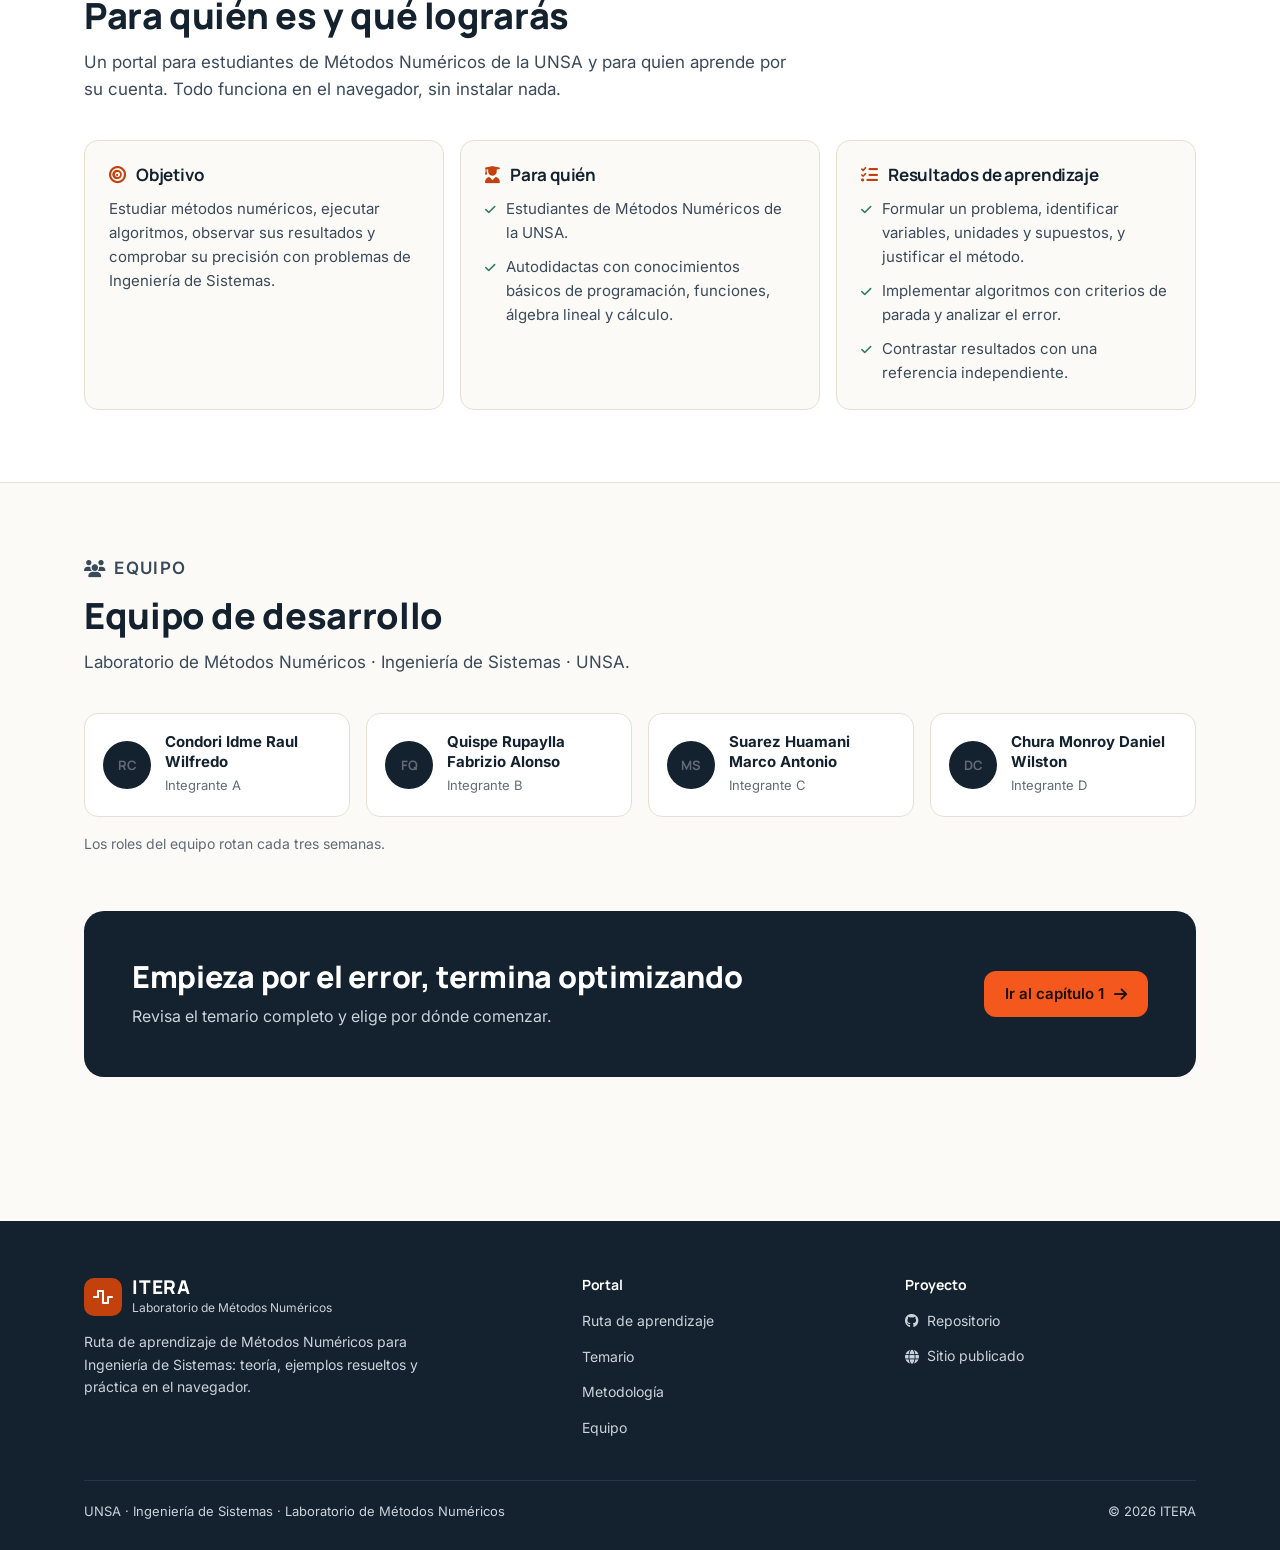
==== commit e6d4d082: "Rediseño del portal y libro de referencia - Nueva portada: ruta de 8 capítulos, temario con buscador" ====
--- a/index.html
+++ b/index.html
@@ -3,479 +3,1020 @@
 <head>
   <meta charset="UTF-8">
   <meta name="viewport" content="width=device-width, initial-scale=1.0">
-  <meta name="description" content="ITERA - Plataforma integral de métodos numéricos para autodidactas.">
-  <title>ITERA | Plataforma de Métodos Numéricos</title>
+  <meta name="description" content="ITERA: ruta de aprendizaje de Métodos Numéricos para Ingeniería de Sistemas (UNSA). Ocho capítulos, desde la teoría del error hasta la optimización y la validación de algoritmos.">
+  <meta name="theme-color" content="#14212e">
+  <title>ITERA | Métodos Numéricos</title>
+  <link rel="icon" href="data:image/svg+xml,%3Csvg xmlns='http://www.w3.org/2000/svg' viewBox='0 0 32 32'%3E%3Crect width='32' height='32' rx='8' fill='%23c2410c'/%3E%3Cpath d='M5 20c3 0 4-9 7-9s4 10 7 10 4-7 8-7' fill='none' stroke='white' stroke-width='2.6' stroke-linecap='round'/%3E%3C/svg%3E">
   <link rel="preconnect" href="https://fonts.googleapis.com">
   <link rel="preconnect" href="https://fonts.gstatic.com" crossorigin>
-  <link href="https://fonts.googleapis.com/css2?family=Manrope:wght@500;700;800&family=Inter:wght@400;500;600&family=Caveat:wght@600;700&display=swap" rel="stylesheet">
+  <link href="https://fonts.googleapis.com/css2?family=Inter:wght@400;500;600&family=Manrope:wght@600;700;800&family=JetBrains+Mono:wght@500&display=swap" rel="stylesheet">
   <link rel="stylesheet" href="https://cdnjs.cloudflare.com/ajax/libs/font-awesome/6.7.2/css/all.min.css">
   <style>
     :root{
-      --coral:#f4581c; --coral-dark:#d8430c; --peach:#fdeae0; --peach-2:#fce4d6;
-      --ink:#16283c; --ink-2:#3d4f63; --muted:#7b8794; --bg:#fdfbf7; --card:#ffffff;
-      --line:#f0e5da; --blue:#bcd6ea; --navy:#132435;
+      --bg:#fbfaf7; --surface:#ffffff; --surface-2:#f4f1ea;
+      --ink:#14212e; --ink-2:#3b4a5a; --muted:#5f6c78; --line:#e6e0d4;
+      --accent:#c2410c; --accent-hover:#9a3412; --accent-soft:#fdeee4; --accent-bright:#f4581c; --on-accent:#ffffff;
+      --navy:#14212e; --on-navy:#c9d3dc; --navy-line:#24384a;
+      --ok:#2f7a5b; --ok-soft:#e5f2ec;
+      --radius:14px; --radius-lg:20px;
+      --shadow:0 1px 2px rgba(20,33,46,.05),0 10px 30px rgba(20,33,46,.07);
+      --header-h:68px;
+      --font-body:"Inter",system-ui,sans-serif;
+      --font-head:"Manrope","Inter",system-ui,sans-serif;
+      --font-mono:"JetBrains Mono",ui-monospace,monospace;
     }
-    *{box-sizing:border-box;margin:0;padding:0}
-    html{scroll-behavior:smooth}
-    body{font-family:"Inter",sans-serif;background:var(--bg);color:var(--ink)}
-    h1,h2,h3,h4{font-family:"Manrope",sans-serif}
-    a{text-decoration:none;color:inherit}
-    .wrap{max-width:1200px;margin:auto;padding:0 24px}
-
-    /* TOPBAR */
-    .topbar{position:sticky;top:0;z-index:100;background:#fdfbf7;border-bottom:1px solid var(--line)}
-    .topbar .wrap{display:flex;align-items:center;gap:28px;height:72px}
-    .brand{display:flex;align-items:center;gap:10px;margin-right:auto}
-    .brand-mark{width:40px;height:40px;border-radius:50%;background:var(--coral);color:#fff;display:grid;place-items:center;font-size:17px}
-    .brand strong{font:800 20px "Manrope";letter-spacing:.02em;display:block}
-    .brand small{font-size:10px;color:var(--muted);display:block}
-    .nav{display:flex;align-items:center;gap:2px;background:rgba(22,40,60,.05);border-radius:999px;padding:4px}
-    .nav-mobile-head,.nav-search,.nav-mobile-socials,.nav-close{display:none}
+    @media (prefers-color-scheme: dark){
+      :root:not([data-theme="light"]){
+        --bg:#0f1720; --surface:#16212c; --surface-2:#1c2935;
+        --ink:#e8eef3; --ink-2:#c3cfd9; --muted:#97a6b4; --line:#2a3846;
+        --accent:#fb8a5a; --accent-hover:#ffa47e; --accent-soft:#2c1e17; --accent-bright:#fb7c46; --on-accent:#1a0f08;
+        --navy:#0b121a; --on-navy:#b4c2ce; --navy-line:#1f2e3c;
+        --ok:#5cc29a; --ok-soft:#14302a;
+        --shadow:0 1px 2px rgba(0,0,0,.3),0 10px 30px rgba(0,0,0,.25);
+      }
+    }
+    :root[data-theme="dark"]{
+      --bg:#0f1720; --surface:#16212c; --surface-2:#1c2935;
+      --ink:#e8eef3; --ink-2:#c3cfd9; --muted:#97a6b4; --line:#2a3846;
+      --accent:#fb8a5a; --accent-hover:#ffa47e; --accent-soft:#2c1e17; --accent-bright:#fb7c46; --on-accent:#1a0f08;
+      --navy:#0b121a; --on-navy:#b4c2ce; --navy-line:#1f2e3c;
+      --ok:#5cc29a; --ok-soft:#14302a;
+      --shadow:0 1px 2px rgba(0,0,0,.3),0 10px 30px rgba(0,0,0,.25);
+    }
+
+    *,*::before,*::after{box-sizing:border-box}
+    *{margin:0;padding:0}
+    html{scroll-behavior:smooth;-webkit-text-size-adjust:100%}
+    body{font-family:var(--font-body);font-size:16px;line-height:1.6;background:var(--bg);color:var(--ink);-webkit-font-smoothing:antialiased;overflow-x:hidden}
+    body.nav-open{overflow:hidden}
+    h1,h2,h3,h4{font-family:var(--font-head);line-height:1.2;letter-spacing:-.01em}
+    a{color:inherit;text-decoration:none}
+    img,svg{display:block;max-width:100%}
+    ul,ol{list-style:none}
+    button,input{font:inherit;color:inherit}
+    :focus-visible{outline:3px solid var(--accent);outline-offset:2px;border-radius:6px}
+    [id]{scroll-margin-top:calc(var(--header-h) + 16px)}
+
+    .container{width:100%;max-width:1160px;margin-inline:auto;padding-inline:16px}
+    @media (min-width:640px){.container{padding-inline:24px}}
+
+    .skip-link{position:absolute;left:16px;top:-48px;z-index:200;background:var(--accent);color:var(--on-accent);padding:10px 16px;border-radius:10px;font-weight:600}
+    .skip-link:focus{top:12px}
+
+    /* Botones */
+    .btn{display:inline-flex;align-items:center;justify-content:center;gap:10px;min-height:46px;padding:0 20px;border-radius:12px;font-weight:600;font-size:15px;border:1px solid transparent;cursor:pointer;transition:background .2s,border-color .2s,color .2s,transform .2s}
+    .btn-primary{background:var(--accent);color:var(--on-accent)}
+    .btn-primary:hover{background:var(--accent-hover)}
+    .btn-secondary{background:var(--surface);border-color:var(--line);color:var(--ink)}
+    .btn-secondary:hover{border-color:var(--accent);color:var(--accent)}
+    .btn-sm{min-height:40px;padding:0 16px;font-size:14px;border-radius:10px}
+
+    /* Encabezado */
+    .site-header{position:sticky;top:0;z-index:100;border-bottom:1px solid var(--line)}
+    /* El desenfoque va en un pseudo-elemento: en el propio header crearía un bloque contenedor y el menú fixed quedaría atrapado */
+    .site-header::before{content:"";position:absolute;inset:0;z-index:-1;background:color-mix(in srgb,var(--bg) 88%,transparent);backdrop-filter:saturate(1.4) blur(10px);-webkit-backdrop-filter:saturate(1.4) blur(10px)}
+    .header-inner{display:flex;align-items:center;gap:16px;height:var(--header-h)}
+    .brand{display:flex;align-items:center;gap:10px;margin-right:auto;min-width:0}
+    .brand-mark{width:38px;height:38px;flex:none;border-radius:10px;background:var(--accent);color:var(--on-accent);display:grid;place-items:center;font-size:16px}
+    .brand-text{display:flex;flex-direction:column;min-width:0}
+    .brand-text strong{font:800 19px/1.1 var(--font-head);letter-spacing:.04em}
+    .brand-text small{font-size:12px;color:var(--muted);white-space:nowrap;overflow:hidden;text-overflow:ellipsis}
+
+    .site-nav ul{display:flex;align-items:center;gap:2px}
+    .site-nav a{display:flex;align-items:center;gap:8px;padding:8px 12px;border-radius:10px;font-size:14px;font-weight:500;color:var(--ink-2);white-space:nowrap;transition:background .15s,color .15s}
+    .header-cta{white-space:nowrap}
+    .site-nav a i{display:none}
+    .site-nav a:hover{background:var(--surface-2);color:var(--ink)}
+    .site-nav a[aria-current="true"]{color:var(--accent);background:var(--accent-soft)}
+    .nav-head,.nav-foot{display:none}
+    .menu-toggle{display:none;width:44px;height:44px;border-radius:12px;border:1px solid var(--line);background:var(--surface);cursor:pointer;font-size:18px}
     .nav-backdrop{display:none}
-    .nav a{display:flex;align-items:center;gap:6px;font-size:12px;font-weight:600;color:var(--ink-2);padding:7px 12px;border-radius:999px;transition:.15s}
-    .nav a i{font-size:12px;color:var(--muted);transition:.15s}
-    .nav a:hover{color:var(--ink);background:rgba(255,255,255,.75)}
-    .nav a:hover i{color:var(--coral)}
-    .nav a.active{background:#fff;color:var(--coral);box-shadow:0 2px 10px rgba(22,40,60,.14)}
-    .nav a.active i{color:var(--coral)}
-    .top-actions{display:flex;align-items:center;gap:14px}
-    .search{background:none;border:0;font-size:16px;color:var(--ink-2);cursor:pointer}
-    .btn{display:inline-flex;align-items:center;gap:8px;border-radius:10px;font-weight:700;font-size:13px;padding:12px 20px;cursor:pointer;border:0;transition:.2s}
-    .btn-coral{background:var(--coral);color:#fff}
-    .btn-coral:hover{background:var(--coral-dark)}
-    .btn-ghost{background:#fff;border:1px solid var(--line);color:var(--ink)}
-    .btn-ghost:hover{border-color:var(--coral);color:var(--coral)}
-    .menu-toggle{display:none;background:none;border:0;font-size:20px;color:var(--ink)}
-
-    /* HERO */
-    .hero{padding:64px 0 40px}
-    .hero .wrap{display:grid;grid-template-columns:1.05fr 1fr;gap:56px;align-items:center}
-    .eyebrow{font-size:11px;font-weight:700;letter-spacing:.18em;color:var(--coral)}
-    .hero h1{font-family:"Caveat",cursive;font-size:58px;line-height:1.08;font-weight:700;margin:10px 0 14px;letter-spacing:.01em}
-    .hero h1 span{color:var(--coral)}
-    .hero p.lead{font-size:15px;line-height:1.7;color:var(--ink-2);max-width:460px}
-    .hero-actions{display:flex;gap:14px;margin:26px 0 30px}
-    .stats{display:grid;grid-template-columns:repeat(4,1fr);gap:14px}
-    .stat{display:flex;gap:10px;align-items:flex-start}
-    .stat i{width:34px;height:34px;flex:none;border-radius:9px;background:var(--peach);color:var(--coral);display:grid;place-items:center;font-size:14px}
-    .stat b{font:800 15px "Manrope";display:block}
-    .stat span{font-size:11px;color:var(--muted);line-height:1.35;display:block}
-
-    .hero-card{background:var(--card);border:1px solid var(--line);border-radius:18px;padding:22px;box-shadow:0 24px 60px rgba(22,40,60,.08);position:relative}
-    .hero-card-top{display:flex;justify-content:space-between;align-items:center;margin-bottom:10px}
-    .hero-card-top .t{display:flex;gap:10px;align-items:center;font:700 14px "Manrope";font-style:italic}
-    .hero-card-top .t i{color:var(--coral)}
-    .hero-card-top .n{background:var(--peach);color:var(--coral);font:700 12px "Manrope";padding:5px 12px;border-radius:8px}
-    .formula{text-align:center;font:600 15px "Manrope";margin:6px 0 4px}
-    .hero-card-body{display:grid;grid-template-columns:1fr 92px;gap:14px;align-items:center}
-    .legend{display:flex;gap:14px;justify-content:flex-end;font-size:10px;color:var(--ink-2);margin-bottom:4px}
-    .legend i{display:inline-block;width:9px;height:9px;border-radius:50%;margin-right:4px}
-    .mini-table{width:100%;border-collapse:collapse;font-size:11px;text-align:center}
-    .mini-table th{background:var(--peach);color:var(--coral);font-weight:700;padding:4px}
-    .mini-table td{border:1px solid var(--line);padding:4px;color:var(--ink-2)}
-    .hand{position:absolute;right:-14px;bottom:64px;font:600 19px "Caveat";color:var(--coral);transform:rotate(-8deg);max-width:150px;line-height:1.1}
-    .tool-row{display:grid;grid-template-columns:repeat(7,1fr);gap:8px;margin-top:16px}
-    .tool{border:1px solid var(--line);border-radius:12px;background:#fff;padding:10px 4px;text-align:center;font-size:10px;font-weight:600;color:var(--ink-2)}
-    .tool i{display:block;font-size:15px;color:var(--coral);margin-bottom:6px}
-    .tool.active{background:var(--peach);border-color:var(--peach-2);color:var(--coral)}
-
-    /* SECTIONS */
-    section{padding:56px 0}
-    .sec-head{display:flex;justify-content:space-between;align-items:flex-end;margin-bottom:28px}
-    .sec-head h2{font-size:28px;font-weight:800}
-    .sec-head p{font-size:13px;color:var(--muted);margin-top:6px}
-    .link-coral{font-size:13px;font-weight:700;color:var(--coral)}
-
-    .modules{display:grid;grid-template-columns:repeat(5,1fr);gap:16px}
-    .mod{background:var(--card);border:1px solid var(--line);border-radius:14px;padding:18px;display:flex;flex-direction:column;gap:8px;transition:.2s}
-    .mod:hover{transform:translateY(-4px);box-shadow:0 16px 40px rgba(22,40,60,.08)}
-    .mod .num{font:800 18px "Manrope";color:var(--coral)}
-    .mod .ico{align-self:flex-end;font-size:20px;color:var(--ink);margin-top:-30px}
-    .mod h3{font-size:14px;font-weight:800;line-height:1.3}
-    .mod p{font-size:11px;color:var(--muted);line-height:1.45}
-    .mod svg{width:100%;height:64px;margin:4px 0}
-    .mod a{font-size:12px;font-weight:700;color:var(--coral);margin-top:auto}
-    .mod a.soon{color:var(--muted);cursor:default}
-
-    .chain{display:grid;grid-template-columns:repeat(7,1fr);gap:10px;align-items:start}
-    .step{text-align:center;position:relative}
-    .step i{width:44px;height:44px;border-radius:12px;background:var(--peach);color:var(--coral);display:grid;place-items:center;font-size:16px;margin:0 auto 10px}
-    .step b{font:700 12px "Manrope";display:block;line-height:1.3}
-    .step span{font-size:10px;color:var(--muted);display:block;margin-top:4px;line-height:1.4}
-    .step:not(:last-child):after{content:"\f061";font-family:"Font Awesome 6 Free";font-weight:900;position:absolute;right:-11px;top:14px;color:var(--coral);font-size:12px}
-
-    .featured{display:grid;grid-template-columns:1.2fr 1fr;gap:28px;background:var(--card);border:1px solid var(--line);border-radius:18px;padding:28px}
-    .tabs{display:flex;gap:18px;border-bottom:1px solid var(--line);margin-bottom:18px;flex-wrap:wrap}
-    .tabs span{font-size:12px;font-weight:600;color:var(--muted);padding:8px 2px;border-bottom:2px solid transparent}
-    .tabs span.active{color:var(--coral);border-color:var(--coral)}
-    .featured h3{font-size:20px;font-weight:800;margin-bottom:10px}
-    .featured p{font-size:13px;color:var(--ink-2);line-height:1.65;margin-bottom:18px}
-
-    .exp{display:grid;grid-template-columns:repeat(6,1fr);gap:14px}
-    .exp .stat i{background:#fff;border:1px solid var(--line)}
-    .quote-card{background:var(--peach);border-radius:16px;padding:22px;margin-top:22px;display:flex;gap:16px;align-items:center}
-    .quote-card i.fa-quote-left{color:var(--coral);font-size:22px}
-    .quote-card p{font-size:13px;font-style:italic;color:var(--ink-2);line-height:1.6}
-    .quote-card b{display:block;margin-top:8px;font-size:12px;color:var(--ink)}
-    .quote-card span{font-size:11px;color:var(--muted)}
-    .stars{color:var(--coral);font-size:11px;margin-top:6px}
-
-    .band{background:linear-gradient(180deg,#fff, var(--peach));border-block:1px solid var(--line);text-align:center;padding:64px 0}
-    .band .hand-big{font:600 34px "Caveat";color:var(--ink);transform:rotate(-3deg);display:inline-block}
-    .band .hand-big em{color:var(--coral);font-style:normal}
-    .band-icons{display:flex;gap:56px;justify-content:center;margin-top:30px}
-    .band-icons div{font-size:13px;font-weight:700;color:var(--ink-2)}
-    .band-icons i{display:block;font-size:22px;color:var(--ink);margin:0 auto 10px}
-
-    footer{background:var(--navy);color:#c8d4e0;padding:52px 0 28px}
-    footer .wrap{display:grid;grid-template-columns:1.4fr 1fr 1fr 1fr 1.4fr;gap:28px}
-    footer .brand strong{color:#fff}
-    footer .brand small{color:#8fa1b3}
-    footer h4{font-size:12px;color:#fff;margin-bottom:14px}
-    footer ul{list-style:none}
-    footer li{margin-bottom:9px}
-    footer li a{font-size:12px;color:#9fb0c1}
-    footer li a:hover{color:#fff}
-    .foot-cta{background:var(--coral);border-radius:12px;padding:16px;color:#fff}
-    .foot-cta b{font:700 13px "Manrope";display:block;margin-bottom:4px}
-    .foot-cta span{font-size:11px;opacity:.85}
-    .socials{display:flex;gap:12px;margin-top:16px}
-    .socials a{width:32px;height:32px;border-radius:50%;background:#1d3448;color:#c8d4e0;display:grid;place-items:center;font-size:13px}
-    .socials a:hover{background:var(--coral);color:#fff}
-    .foot-bottom{border-top:1px solid #1d3448;margin-top:36px;padding-top:18px;font-size:11px;color:#7d90a3;display:flex;justify-content:space-between}
-
-    @media(max-width:1000px){
-      .nav{
-        display:flex; flex-direction:column; gap:6px;
-        position:fixed; top:0; right:0; bottom:0; left:auto;
-        width:min(330px,88vw);
-        overflow-y:auto;
-        background:#fff; border:0; border-left:1px solid var(--line); border-radius:24px 0 0 24px;
-        padding:18px 16px 26px;
-        box-shadow:-24px 0 70px rgba(22,40,60,.28);
-        z-index:60;
-        transform:translateX(105%); pointer-events:none; transition:.3s;
-      }
-      .nav.open{transform:none; pointer-events:auto}
-      .nav a{height:auto; display:flex; align-items:center; gap:12px; justify-content:flex-start; padding:8px 10px; font-size:14px; border-radius:12px; border-bottom:0; background:none; box-shadow:none; color:var(--ink-2)}
-      .nav a:hover,.nav a.active{background:var(--peach); color:var(--ink); box-shadow:none}
-      .nav a i{display:grid; place-items:center; width:34px; height:34px; flex:none; border-radius:10px; background:var(--bg); border:1px solid var(--line); color:var(--coral); font-size:14px}
-      .nav a.active i{background:var(--coral); color:#fff; border-color:var(--coral)}
-      .nav-mobile-head{display:flex; align-items:center; gap:10px; padding:2px 4px 12px; border-bottom:1px solid var(--line); margin-bottom:8px}
-      .nav-mobile-head strong{font:800 18px "Manrope"; flex:1}
-      .nav-close{margin-left:auto; background:var(--bg); border:1px solid var(--line); width:36px; height:36px; border-radius:50%; font-size:16px; cursor:pointer; color:var(--ink)}
-      .nav-search{display:flex; align-items:center; gap:10px; background:var(--bg); border:1px solid var(--line); border-radius:12px; padding:11px 14px; margin-bottom:10px; color:var(--muted); font-size:13px}
-      .nav-search input{border:0; background:none; outline:0; font:500 13px "Inter"; width:100%; color:var(--ink)}
-      .nav-mobile-socials{display:flex; justify-content:center; gap:12px; margin-top:14px}
-      .nav-mobile-socials a{width:34px; height:34px; border-radius:50%; background:var(--bg); border:1px solid var(--line); color:var(--ink-2); display:grid; place-items:center; font-size:13px}
-      .nav-mobile-socials a:hover{background:var(--coral); color:#fff}
-      .nav-backdrop{display:block; position:fixed; inset:0; background:rgba(22,40,60,.45); z-index:55; opacity:0; pointer-events:none; transition:.25s}
-      .nav-backdrop.show{opacity:1; pointer-events:auto}
-      .top-actions .search,.top-actions .btn-coral{display:none}
-      .menu-toggle{display:block}
-      .hero .wrap{grid-template-columns:1fr}
-      .hero h1{font-size:46px}
-      .modules{grid-template-columns:repeat(2,1fr)}
-      .chain{grid-template-columns:repeat(3,1fr);row-gap:26px}
-      .step:not(:last-child):after{display:none}
-      .featured{grid-template-columns:1fr}
-      .exp{grid-template-columns:repeat(2,1fr)}
-      footer .wrap{grid-template-columns:1fr 1fr}
-      .stats{grid-template-columns:repeat(2,1fr)}
-      .tool-row{grid-template-columns:repeat(4,1fr)}
+
+    @media (max-width:1179px){
+      .header-cta{display:none}
+      .menu-toggle{display:grid;place-items:center}
+      .site-nav{position:fixed;inset:0 0 0 auto;width:min(340px,88vw);background:var(--surface);border-left:1px solid var(--line);box-shadow:-20px 0 60px rgba(0,0,0,.2);z-index:120;display:flex;flex-direction:column;padding:16px;overflow-y:auto;transform:translateX(105%);visibility:hidden;transition:transform .3s ease,visibility 0s linear .3s}
+      .site-nav.open{transform:none;visibility:visible;transition:transform .3s ease}
+      .nav-head{display:flex;align-items:center;justify-content:space-between;padding-bottom:14px;margin-bottom:10px;border-bottom:1px solid var(--line)}
+      .nav-head strong{font:800 18px var(--font-head);letter-spacing:.04em}
+      .nav-close{width:40px;height:40px;border-radius:10px;border:1px solid var(--line);background:var(--surface-2);cursor:pointer;font-size:16px}
+      .site-nav ul{flex-direction:column;align-items:stretch;gap:4px}
+      .site-nav a{padding:12px;font-size:16px}
+      .site-nav a i{display:grid;place-items:center;width:34px;height:34px;border-radius:10px;background:var(--surface-2);color:var(--accent);font-size:14px}
+      .site-nav a[aria-current="true"] i{background:var(--accent);color:var(--on-accent)}
+      .nav-foot{display:block;margin-top:auto;padding-top:16px}
+      .nav-foot .btn{width:100%}
+      .nav-backdrop{display:block;position:fixed;inset:0;z-index:110;background:rgba(10,16,22,.5);opacity:0;pointer-events:none;transition:opacity .25s}
+      .nav-backdrop.show{opacity:1;pointer-events:auto}
+    }
+    @media (max-width:420px){.brand-text small{display:none}}
+
+    /* Secciones */
+    section{padding-block:72px}
+    @media (max-width:640px){section{padding-block:52px}}
+    .section-alt{background:var(--surface);border-block:1px solid var(--line)}
+    .section-head{max-width:720px;margin-bottom:36px}
+    .eyebrow{display:inline-flex;align-items:center;gap:8px;font-size:13px;font-weight:600;letter-spacing:.08em;text-transform:uppercase;color:var(--accent);margin-bottom:12px}
+    .section-head h2{font-size:clamp(1.65rem,3.2vw,2.25rem);font-weight:800;margin-bottom:12px}
+    .section-head p{color:var(--ink-2);font-size:17px}
+
+    /* Hero */
+    .hero{padding-block:64px 72px}
+    .hero-grid{display:grid;gap:48px;align-items:center}
+    @media (min-width:960px){.hero-grid{grid-template-columns:1.1fr .9fr}}
+    .hero h1{font-size:clamp(2.1rem,5vw,3.4rem);font-weight:800;letter-spacing:-.02em;margin-bottom:18px}
+    .hero h1 em{font-style:normal;color:var(--accent)}
+    .hero .lead{font-size:clamp(1.02rem,1.6vw,1.15rem);color:var(--ink-2);max-width:560px;margin-bottom:28px}
+    .hero-actions{display:flex;flex-wrap:wrap;gap:12px;margin-bottom:36px}
+    .hero-stats{display:grid;grid-template-columns:repeat(3,minmax(0,1fr));gap:12px;max-width:520px}
+    .hero-stats div{padding:14px 16px;border:1px solid var(--line);border-radius:var(--radius);background:var(--surface)}
+    .hero-stats b{display:block;font:800 26px/1.1 var(--font-head)}
+    .hero-stats span{font-size:13px;color:var(--muted)}
+    @media (max-width:520px){
+      .hero-actions .btn{flex:1 1 100%}
+      .hero-stats{gap:8px}
+      .hero-stats div{padding:12px}
+      .hero-stats b{font-size:22px}
+      .hero-stats span{font-size:12px}
+    }
+
+    .demo-card{background:var(--surface);border:1px solid var(--line);border-radius:var(--radius-lg);box-shadow:var(--shadow);padding:22px;min-width:0}
+    .demo-top{display:flex;align-items:center;justify-content:space-between;gap:12px;margin-bottom:14px;flex-wrap:wrap}
+    .demo-top h2{font-size:16px;font-weight:700;display:flex;align-items:center;gap:10px}
+    .demo-top h2 i{color:var(--accent)}
+    .chip{display:inline-flex;align-items:center;gap:6px;font-size:12px;font-weight:600;padding:4px 10px;border-radius:999px;background:var(--accent-soft);color:var(--accent);white-space:nowrap}
+    .chip-ok{background:var(--ok-soft);color:var(--ok)}
+    .formula{display:flex;flex-wrap:wrap;gap:4px 20px;font-family:var(--font-mono);font-size:14px;background:var(--surface-2);border-radius:10px;padding:10px 12px;margin-bottom:14px}
+    .formula span{white-space:nowrap}
+    .demo-table{width:100%;border-collapse:collapse;font-size:14px;font-variant-numeric:tabular-nums}
+    .demo-table th{font-size:12px;font-weight:600;color:var(--muted);text-align:left;padding:6px 8px;border-bottom:1px solid var(--line)}
+    .demo-table td{padding:7px 8px;border-bottom:1px solid var(--line);font-family:var(--font-mono);font-size:13px}
+    .demo-table td:first-child{color:var(--muted)}
+    .demo-table tr:last-child td{border-bottom:0}
+    .demo-table .ok{color:var(--ok);font-weight:600}
+    .table-scroll{overflow-x:auto}
+    .digits{margin-top:18px}
+    .digits-label{font-size:13px;color:var(--muted);margin-bottom:28px}
+    .digits-chart{display:grid;grid-template-columns:repeat(5,1fr);gap:10px;align-items:end;height:110px;border-bottom:1px solid var(--line)}
+    .digits-chart .bar{position:relative;background:var(--accent-bright);border-radius:6px 6px 2px 2px;min-height:4px;opacity:.9}
+    .digits-chart .bar span{position:absolute;top:-20px;left:50%;transform:translateX(-50%);font-size:12px;font-weight:600;color:var(--ink-2);font-variant-numeric:tabular-nums}
+    .digits-axis{display:grid;grid-template-columns:repeat(5,1fr);gap:10px;text-align:center;font-size:12px;color:var(--muted);margin-top:6px}
+    .demo-note{font-size:13px;color:var(--muted);margin-top:14px}
+
+    /* Ruta de aprendizaje */
+    .path-group{margin-bottom:40px}
+    .path-group:last-child{margin-bottom:0}
+    .path-group-head{display:flex;align-items:baseline;justify-content:space-between;gap:12px;flex-wrap:wrap;margin-bottom:16px}
+    .path-group-head h3{font-size:19px;font-weight:700}
+    .path-group-head p{font-size:14px;color:var(--muted)}
+    .chapter-grid{display:grid;grid-template-columns:repeat(auto-fill,minmax(250px,1fr));gap:16px}
+    .chapter-card{position:relative;display:flex;flex-direction:column;gap:10px;padding:20px;background:var(--surface);border:1px solid var(--line);border-radius:var(--radius);transition:border-color .2s,box-shadow .2s,transform .2s}
+    .chapter-card:hover{border-color:color-mix(in srgb,var(--accent) 45%,var(--line));box-shadow:var(--shadow);transform:translateY(-2px)}
+    .chapter-card .top{display:flex;align-items:center;justify-content:space-between}
+    .chapter-card .num{font:800 14px var(--font-mono);color:var(--muted)}
+    .chapter-card .ico{width:42px;height:42px;border-radius:12px;display:grid;place-items:center;background:var(--accent-soft);color:var(--accent);font-size:17px}
+    .chapter-card h4{font-size:17px;font-weight:700}
+    .chapter-card p{font-size:14px;color:var(--ink-2);flex:1}
+    .chapter-card .foot{display:flex;align-items:center;justify-content:space-between;gap:8px;padding-top:12px;border-top:1px solid var(--line);font-size:13px;color:var(--muted)}
+    .chapter-card .foot a{display:inline-flex;align-items:center;gap:6px;font-weight:600;color:var(--accent)}
+    .chapter-card .foot a::after{content:"";position:absolute;inset:0;border-radius:var(--radius)}
+    .chapter-card.systems{border-style:dashed}
+
+    /* Temario */
+    .toolbar{display:flex;flex-wrap:wrap;gap:12px;align-items:center;margin-bottom:20px}
+    .search{position:relative;flex:1 1 280px}
+    .search i{position:absolute;left:14px;top:50%;transform:translateY(-50%);color:var(--muted);pointer-events:none}
+    .search input{width:100%;min-height:46px;padding:0 14px 0 42px;border:1px solid var(--line);border-radius:12px;background:var(--surface);font-size:15px}
+    .search input::placeholder{color:var(--muted)}
+    .search input:focus{outline:none;border-color:var(--accent);box-shadow:0 0 0 3px var(--accent-soft)}
+    .results{font-size:14px;color:var(--muted);min-height:1.6em;margin-bottom:12px}
+    .no-results{display:none;padding:28px;text-align:center;border:1px dashed var(--line);border-radius:var(--radius);color:var(--muted)}
+    .no-results.show{display:block}
+
+    .chapter{background:var(--surface);border:1px solid var(--line);border-radius:var(--radius);margin-bottom:12px;overflow:hidden}
+    .chapter summary{list-style:none;display:flex;align-items:center;gap:14px;padding:16px 18px;cursor:pointer;user-select:none}
+    .chapter summary::-webkit-details-marker{display:none}
+    .chapter summary:hover{background:var(--surface-2)}
+    .chapter .ch-num{flex:none;width:40px;height:40px;border-radius:10px;display:grid;place-items:center;font:600 14px var(--font-mono);background:var(--surface-2);color:var(--ink-2)}
+    .chapter[open] .ch-num{background:var(--accent);color:var(--on-accent)}
+    .chapter .ch-title{flex:1;min-width:0;font:700 16px/1.35 var(--font-head)}
+    .chapter .ch-meta{font-size:13px;color:var(--muted);white-space:nowrap}
+    .chapter .ch-chev{color:var(--muted);transition:transform .2s}
+    .chapter[open] .ch-chev{transform:rotate(180deg)}
+    @media (max-width:520px){.chapter .ch-meta{display:none}.chapter summary{padding:14px}}
+    .sections{padding:4px 18px 18px 72px;display:grid;gap:2px}
+    @media (max-width:520px){.sections{padding:4px 14px 16px}}
+    .sections li{min-width:0}
+    .row{display:flex;gap:12px;padding:7px 0;align-items:baseline}
+    .row .n{flex:none;min-width:44px;font:500 13px var(--font-mono);color:var(--muted)}
+    .row .t{font-size:15px;color:var(--ink);overflow-wrap:anywhere}
+    .subs{padding-left:20px;margin:0 0 6px 21px;border-left:2px solid var(--line)}
+    @media (max-width:520px){.subs{margin-left:8px;padding-left:12px}}
+    .subs .row{padding:5px 0}
+    .subs .row .t{color:var(--ink-2);font-size:14.5px}
+    mark{background:color-mix(in srgb,var(--accent-bright) 28%,transparent);color:inherit;border-radius:3px;padding:0 1px}
+    .is-hidden{display:none !important}
+
+    /* Metodología */
+    .steps{display:grid;grid-template-columns:repeat(auto-fit,minmax(200px,1fr));gap:16px;counter-reset:step}
+    .step{position:relative;padding:22px 20px;border:1px solid var(--line);border-radius:var(--radius);background:var(--bg)}
+    .step .ico{width:44px;height:44px;border-radius:12px;display:grid;place-items:center;background:var(--accent-soft);color:var(--accent);font-size:18px;margin-bottom:14px}
+    .step::before{counter-increment:step;content:"0" counter(step);position:absolute;top:20px;right:20px;font:600 13px var(--font-mono);color:var(--muted)}
+    .step h3{font-size:17px;font-weight:700;margin-bottom:6px}
+    .step p{font-size:14.5px;color:var(--ink-2)}
+
+    /* Aplicaciones */
+    .apps{display:grid;grid-template-columns:repeat(auto-fit,minmax(260px,1fr));gap:16px}
+    .app{display:flex;gap:16px;padding:20px;border:1px solid var(--line);border-radius:var(--radius);background:var(--surface)}
+    .app .ico{flex:none;width:44px;height:44px;border-radius:12px;display:grid;place-items:center;background:var(--surface-2);color:var(--ink);font-size:17px}
+    .app h3{font-size:16px;font-weight:700;margin-bottom:4px}
+    .app p{font-size:14.5px;color:var(--ink-2);margin-bottom:10px}
+    .tags{display:flex;flex-wrap:wrap;gap:6px}
+    .tag{font-size:12px;font-weight:600;padding:3px 9px;border-radius:999px;border:1px solid var(--line);color:var(--ink-2);transition:border-color .15s,color .15s}
+    a.tag:hover{border-color:var(--accent);color:var(--accent)}
+
+    /* Para quién */
+    .cards-3{display:grid;grid-template-columns:repeat(auto-fit,minmax(260px,1fr));gap:16px}
+    .info{padding:24px;border:1px solid var(--line);border-radius:var(--radius);background:var(--bg)}
+    .info h3{display:flex;align-items:center;gap:10px;font-size:17px;font-weight:700;margin-bottom:12px}
+    .info h3 i{color:var(--accent)}
+    .info p,.info li{font-size:15px;color:var(--ink-2)}
+    .info ul{display:grid;gap:10px}
+    .info li{display:flex;gap:10px}
+    .info li::before{content:"\f00c";font:900 12px "Font Awesome 6 Free";color:var(--ok);margin-top:6px}
+
+    /* Equipo */
+    .team{display:grid;grid-template-columns:repeat(auto-fit,minmax(230px,1fr));gap:16px}
+    .member{display:flex;align-items:center;gap:14px;padding:18px;border:1px solid var(--line);border-radius:var(--radius);background:var(--surface)}
+    .avatar{flex:none;width:48px;height:48px;border-radius:50%;display:grid;place-items:center;font:700 16px var(--font-head);background:var(--navy);color:#fff}
+    .member b{display:block;font-size:15px;line-height:1.35}
+    .member span{font-size:13px;color:var(--muted)}
+    .team-note{margin-top:16px;font-size:14px;color:var(--muted)}
+
+    /* CTA final */
+    .cta{background:var(--navy);color:#fff;border-radius:var(--radius-lg);padding:clamp(28px,5vw,48px);display:grid;gap:24px;align-items:center}
+    @media (min-width:800px){.cta{grid-template-columns:1fr auto}}
+    .cta h2{font-size:clamp(1.4rem,3vw,1.9rem);font-weight:800;margin-bottom:8px}
+    .cta p{color:var(--on-navy)}
+    .cta .btn-primary{background:var(--accent-bright);color:#1a0f08}
+    .cta .btn-primary:hover{background:#ff7a45}
+
+    /* Pie */
+    .site-footer{background:var(--navy);color:var(--on-navy);padding-block:56px 28px;margin-top:72px}
+    .footer-grid{display:grid;gap:32px;grid-template-columns:1fr}
+    @media (min-width:720px){.footer-grid{grid-template-columns:1.6fr 1fr 1fr}}
+    .site-footer .brand-text strong{color:#fff}
+    .site-footer .brand-text small{color:var(--on-navy)}
+    .footer-about{margin-top:14px;font-size:14px;max-width:380px}
+    .site-footer h3{font-size:14px;color:#fff;margin-bottom:14px}
+    .site-footer ul{display:grid;gap:10px}
+    .site-footer li a{font-size:14px;display:inline-flex;align-items:center;gap:8px}
+    .site-footer li a:hover{color:#fff}
+    .footer-bottom{display:flex;flex-wrap:wrap;justify-content:space-between;gap:8px;margin-top:40px;padding-top:20px;border-top:1px solid var(--navy-line);font-size:13px}
+
+    @media (prefers-reduced-motion:reduce){
+      html{scroll-behavior:auto}
+      *,*::before,*::after{transition:none !important;animation:none !important}
     }
   </style>
 </head>
 <body>
-  <header class="topbar">
-    <div class="wrap">
-      <a class="brand" href="#inicio">
-        <span class="brand-mark"><i class="fa-solid fa-wave-square"></i></span>
-        <span><strong>ITERA</strong><small>Plataforma integral de métodos numéricos</small></span>
+  <a class="skip-link" href="#contenido">Saltar al contenido</a>
+
+  <header class="site-header">
+    <div class="container header-inner">
+      <a class="brand" href="#inicio" aria-label="ITERA, ir al inicio">
+        <span class="brand-mark" aria-hidden="true"><i class="fa-solid fa-wave-square"></i></span>
+        <span class="brand-text"><strong>ITERA</strong><small>Laboratorio de Métodos Numéricos</small></span>
       </a>
-      <nav class="nav" id="mainNav">
-        <div class="nav-mobile-head">
-          <span class="brand-mark"><i class="fa-solid fa-wave-square"></i></span>
+
+      <nav class="site-nav" id="site-nav" aria-label="Principal">
+        <div class="nav-head">
           <strong>ITERA</strong>
-          <button class="nav-close" id="navClose" type="button" aria-label="Cerrar menú"><i class="fa-solid fa-xmark"></i></button>
-        </div>
-        <label class="nav-search"><i class="fa-solid fa-magnifying-glass"></i><input type="search" placeholder="¿Qué deseas aprender?" aria-label="Buscar"></label>
-        <a href="#inicio" class="active"><i class="fa-solid fa-house"></i>Inicio</a>
-        <a href="#modulos"><i class="fa-solid fa-cubes"></i>Módulos</a>
-        <a href="#incluye"><i class="fa-solid fa-layer-group"></i>Temas</a>
-        <a href="#experiencia"><i class="fa-solid fa-download"></i>Recursos</a>
-        <a href="#footer"><i class="fa-solid fa-envelope"></i>Contacto</a>
-        <div class="socials nav-mobile-socials">
-          <a href="https://github.com/rwciANA/LAB-MN" aria-label="GitHub"><i class="fa-brands fa-github"></i></a>
+          <button class="nav-close" type="button" aria-label="Cerrar menú"><i class="fa-solid fa-xmark" aria-hidden="true"></i></button>
+        </div>
+        <ul>
+          <li><a href="#inicio"><i class="fa-solid fa-house" aria-hidden="true"></i>Inicio</a></li>
+          <li><a href="#ruta"><i class="fa-solid fa-route" aria-hidden="true"></i>Ruta</a></li>
+          <li><a href="#temario"><i class="fa-solid fa-list-ol" aria-hidden="true"></i>Temario</a></li>
+          <li><a href="#metodologia"><i class="fa-solid fa-layer-group" aria-hidden="true"></i>Metodología</a></li>
+          <li><a href="#aplicaciones"><i class="fa-solid fa-diagram-project" aria-hidden="true"></i>Aplicaciones</a></li>
+          <li><a href="#publico"><i class="fa-solid fa-user-graduate" aria-hidden="true"></i>Para quién</a></li>
+          <li><a href="#equipo"><i class="fa-solid fa-users" aria-hidden="true"></i>Equipo</a></li>
+        </ul>
+        <div class="nav-foot">
+          <a class="btn btn-primary" href="#temario">Ver temario <i class="fa-solid fa-arrow-right" aria-hidden="true"></i></a>
         </div>
       </nav>
-      <div class="nav-backdrop" id="navBackdrop"></div>
-      <div class="top-actions">
-        <button class="search" aria-label="Buscar"><i class="fa-solid fa-magnifying-glass"></i></button>
-        <a class="btn btn-coral" href="1/">Comenzar ahora <i class="fa-solid fa-arrow-right"></i></a>
-        <button class="menu-toggle" aria-label="Menú"><i class="fa-solid fa-bars"></i></button>
+      <div class="nav-backdrop" aria-hidden="true"></div>
+
+      <a class="btn btn-primary btn-sm header-cta" href="#temario">Ver temario</a>
+      <button class="menu-toggle" type="button" aria-label="Abrir menú" aria-expanded="false" aria-controls="site-nav"><i class="fa-solid fa-bars" aria-hidden="true"></i></button>
+    </div>
+  </header>
+
+  <main id="contenido">
+    <!-- Inicio -->
+    <section class="hero" id="inicio">
+      <div class="container hero-grid">
+        <div>
+          <p class="eyebrow"><i class="fa-solid fa-graduation-cap" aria-hidden="true"></i> UNSA · Ingeniería de Sistemas</p>
+          <h1>Aprende métodos numéricos con una ruta <em>clara y aplicada</em></h1>
+          <p class="lead">ITERA organiza el curso en ocho capítulos: desde la teoría del error hasta la optimización y la validación de algoritmos, con teoría breve, ejemplos resueltos y práctica orientada a Ingeniería de Sistemas.</p>
+          <div class="hero-actions">
+            <a class="btn btn-primary" href="#cap-1">Empezar por el capítulo 1 <i class="fa-solid fa-arrow-right" aria-hidden="true"></i></a>
+            <a class="btn btn-secondary" href="#ruta"><i class="fa-solid fa-route" aria-hidden="true"></i> Ver la ruta completa</a>
+          </div>
+          <div class="hero-stats">
+            <div><b>8</b><span>capítulos</span></div>
+            <div><b data-count="sections">67</b><span>secciones</span></div>
+            <div><b data-count="topics">125</b><span>temas en total</span></div>
+          </div>
+        </div>
+
+        <aside class="demo-card" aria-labelledby="demo-title">
+          <div class="demo-top">
+            <h2 id="demo-title"><i class="fa-solid fa-square-root-variable" aria-hidden="true"></i> Calcular √2 con Newton-Raphson</h2>
+            <span class="chip chip-ok"><i class="fa-solid fa-check" aria-hidden="true"></i> 4 iteraciones</span>
+          </div>
+          <p class="formula"><span>f(x) = x² − 2</span><span>xₙ₊₁ = xₙ − f(xₙ) / f′(xₙ)</span></p>
+          <div class="table-scroll">
+            <table class="demo-table">
+              <thead><tr><th scope="col">n</th><th scope="col">xₙ</th><th scope="col">|xₙ − √2|</th></tr></thead>
+              <tbody>
+                <tr><td>0</td><td>1.0000000</td><td>4.1 × 10⁻¹</td></tr>
+                <tr><td>1</td><td>1.5000000</td><td>8.6 × 10⁻²</td></tr>
+                <tr><td>2</td><td>1.4166667</td><td>2.5 × 10⁻³</td></tr>
+                <tr><td>3</td><td>1.4142157</td><td>2.1 × 10⁻⁶</td></tr>
+                <tr><td>4</td><td class="ok">1.4142136</td><td class="ok">1.6 × 10⁻¹²</td></tr>
+              </tbody>
+            </table>
+          </div>
+          <div class="digits" role="img" aria-label="Dígitos correctos por iteración: 0.4, 1.1, 2.6, 5.7 y 11.8">
+            <p class="digits-label">Dígitos correctos en cada iteración</p>
+            <div class="digits-chart" aria-hidden="true">
+              <div class="bar" style="height:3%"><span>0.4</span></div>
+              <div class="bar" style="height:9%"><span>1.1</span></div>
+              <div class="bar" style="height:22%"><span>2.6</span></div>
+              <div class="bar" style="height:48%"><span>5.7</span></div>
+              <div class="bar" style="height:100%"><span>11.8</span></div>
+            </div>
+            <div class="digits-axis" aria-hidden="true"><span>0</span><span>1</span><span>2</span><span>3</span><span>4</span></div>
+          </div>
+          <p class="demo-note">Convergencia cuadrática: en cada iteración los dígitos correctos casi se duplican. Lo verás en el capítulo 2.</p>
+        </aside>
+      </div>
+    </section>
+
+    <!-- Ruta -->
+    <section class="section-alt" id="ruta">
+      <div class="container">
+        <div class="section-head">
+          <p class="eyebrow"><i class="fa-solid fa-route" aria-hidden="true"></i> Ruta de aprendizaje</p>
+          <h2>Ocho capítulos, en el orden en que se construyen</h2>
+          <p>Cada capítulo usa lo aprendido en el anterior: primero entiendes el error, luego lo controlas al buscar raíces, resolver sistemas, aproximar funciones, integrar, simular y optimizar.</p>
+        </div>
+
+        <div class="path-group">
+          <div class="path-group-head">
+            <h3>Fundamentos del curso</h3>
+            <p>Capítulos 1 a 6</p>
+          </div>
+          <div class="chapter-grid">
+            <article class="chapter-card">
+              <div class="top"><span class="num">01</span><span class="ico" aria-hidden="true"><i class="fa-solid fa-crosshairs"></i></span></div>
+              <h4>Introducción</h4>
+              <p>Números aproximados, redondeo, cifras significativas, propagación del error, condicionamiento y convergencia.</p>
+              <div class="foot"><span>15 secciones</span><a href="#cap-1">Ver temas <i class="fa-solid fa-arrow-right" aria-hidden="true"></i></a></div>
+            </article>
+            <article class="chapter-card">
+              <div class="top"><span class="num">02</span><span class="ico" aria-hidden="true"><i class="fa-solid fa-wave-square"></i></span></div>
+              <h4>Solución de ecuaciones no lineales</h4>
+              <p>Separación de raíces, bisección, regla falsa, Newton-Raphson, secante, Müller, Bairstow y sistemas no lineales.</p>
+              <div class="foot"><span>12 secciones</span><a href="#cap-2">Ver temas <i class="fa-solid fa-arrow-right" aria-hidden="true"></i></a></div>
+            </article>
+            <article class="chapter-card">
+              <div class="top"><span class="num">03</span><span class="ico" aria-hidden="true"><i class="fa-solid fa-table-cells"></i></span></div>
+              <h4>Solución de sistemas de ecuaciones lineales</h4>
+              <p>Eliminación con pivoteo, Gauss-Seidel y Jacobi, factorizaciones LU y Cholesky, y valores propios.</p>
+              <div class="foot"><span>8 secciones</span><a href="#cap-3">Ver temas <i class="fa-solid fa-arrow-right" aria-hidden="true"></i></a></div>
+            </article>
+            <article class="chapter-card">
+              <div class="top"><span class="num">04</span><span class="ico" aria-hidden="true"><i class="fa-solid fa-chart-line"></i></span></div>
+              <h4>Ajuste de curvas e interpolación</h4>
+              <p>Regresión por mínimos cuadrados, interpolación de Newton y Lagrange, y splines.</p>
+              <div class="foot"><span>8 secciones</span><a href="#cap-4">Ver temas <i class="fa-solid fa-arrow-right" aria-hidden="true"></i></a></div>
+            </article>
+            <article class="chapter-card">
+              <div class="top"><span class="num">05</span><span class="ico" aria-hidden="true"><i class="fa-solid fa-chart-area"></i></span></div>
+              <h4>Integración y diferenciación numérica</h4>
+              <p>Newton-Cotes, Romberg, cuadratura gaussiana, integrales múltiples y derivación numérica.</p>
+              <div class="foot"><span>7 secciones</span><a href="#cap-5">Ver temas <i class="fa-solid fa-arrow-right" aria-hidden="true"></i></a></div>
+            </article>
+            <article class="chapter-card">
+              <div class="top"><span class="num">06</span><span class="ico" aria-hidden="true"><i class="fa-solid fa-arrow-trend-up"></i></span></div>
+              <h4>Ecuaciones diferenciales ordinarias</h4>
+              <p>Euler, Runge-Kutta, pasos múltiples, problemas rígidos, valores en la frontera y ecuaciones en derivadas parciales.</p>
+              <div class="foot"><span>7 secciones</span><a href="#cap-6">Ver temas <i class="fa-solid fa-arrow-right" aria-hidden="true"></i></a></div>
+            </article>
+          </div>
+        </div>
+
+        <div class="path-group">
+          <div class="path-group-head">
+            <h3>Enfoque Ingeniería de Sistemas</h3>
+            <p>Capítulos 7 y 8</p>
+          </div>
+          <div class="chapter-grid">
+            <article class="chapter-card systems">
+              <div class="top"><span class="num">07</span><span class="ico" aria-hidden="true"><i class="fa-solid fa-sliders"></i></span></div>
+              <h4>Optimización numérica</h4>
+              <p>Sección dorada, gradiente descendente, Newton, mínimos cuadrados no lineales y programación lineal.</p>
+              <div class="foot"><span>6 secciones</span><a href="#cap-7">Ver temas <i class="fa-solid fa-arrow-right" aria-hidden="true"></i></a></div>
+            </article>
+            <article class="chapter-card systems">
+              <div class="top"><span class="num">08</span><span class="ico" aria-hidden="true"><i class="fa-solid fa-code"></i></span></div>
+              <h4>Implementación y validación de métodos numéricos</h4>
+              <p>Punto flotante, implementación de algoritmos, pruebas y validación frente a una referencia.</p>
+              <div class="foot"><span>4 secciones</span><a href="#cap-8">Ver temas <i class="fa-solid fa-arrow-right" aria-hidden="true"></i></a></div>
+            </article>
+          </div>
+        </div>
+      </div>
+    </section>
+
+    <!-- Temario -->
+    <section id="temario">
+      <div class="container">
+        <div class="section-head">
+          <p class="eyebrow"><i class="fa-solid fa-list-ol" aria-hidden="true"></i> Temario</p>
+          <h2>Todos los temas del curso</h2>
+          <p>Busca un método o despliega un capítulo para ver sus secciones y subsecciones.</p>
+        </div>
+
+        <div class="toolbar">
+          <label class="search">
+            <i class="fa-solid fa-magnifying-glass" aria-hidden="true"></i>
+            <span class="is-hidden">Buscar un tema</span>
+            <input type="search" id="topic-search" placeholder="Buscar un tema, por ejemplo: Newton, splines, LU…" autocomplete="off">
+          </label>
+          <button class="btn btn-secondary" type="button" id="toggle-all" aria-pressed="false"><i class="fa-solid fa-up-right-and-down-left-from-center" aria-hidden="true"></i> <span>Expandir todo</span></button>
+        </div>
+        <p class="results" id="search-results" aria-live="polite"></p>
+
+        <div id="syllabus">
+          <details class="chapter" id="cap-1">
+            <summary><span class="ch-num">01</span><span class="ch-title">Introducción</span><span class="ch-meta">15 secciones</span><i class="fa-solid fa-chevron-down ch-chev" aria-hidden="true"></i></summary>
+            <ol class="sections">
+              <li><div class="row"><span class="n">1.1</span><span class="t">Métodos numéricos: conceptos</span></div></li>
+              <li><div class="row"><span class="n">1.2</span><span class="t">Consideraciones generales sobre los métodos numéricos</span></div></li>
+              <li><div class="row"><span class="n">1.3</span><span class="t">Aplicación de la computadora a los métodos numéricos</span></div></li>
+              <li><div class="row"><span class="n">1.4</span><span class="t">Números exactos y aproximados</span></div></li>
+              <li><div class="row"><span class="n">1.5</span><span class="t">Redondeo de los números</span></div></li>
+              <li><div class="row"><span class="n">1.6</span><span class="t">Error absoluto y relativo</span></div></li>
+              <li><div class="row"><span class="n">1.7</span><span class="t">Clasificación de los errores</span></div></li>
+              <li><div class="row"><span class="n">1.8</span><span class="t">Cifras significativas</span></div></li>
+              <li><div class="row"><span class="n">1.9</span><span class="t">Errores de la suma y de la diferencia</span></div></li>
+              <li><div class="row"><span class="n">1.10</span><span class="t">Errores del producto</span></div></li>
+              <li><div class="row"><span class="n">1.11</span><span class="t">Errores del cociente</span></div></li>
+              <li><div class="row"><span class="n">1.12</span><span class="t">Errores de la potencia y de la raíz</span></div></li>
+              <li><div class="row"><span class="n">1.13</span><span class="t">Ejemplos varios sobre el cálculo de errores</span></div></li>
+              <li><div class="row"><span class="n">1.14</span><span class="t">Condicionamiento de un problema y estabilidad de un algoritmo</span></div></li>
+              <li><div class="row"><span class="n">1.15</span><span class="t">Orden y convergencia de un método iterativo</span></div></li>
+            </ol>
+          </details>
+
+          <details class="chapter" id="cap-2">
+            <summary><span class="ch-num">02</span><span class="ch-title">Solución de ecuaciones no lineales</span><span class="ch-meta">12 secciones</span><i class="fa-solid fa-chevron-down ch-chev" aria-hidden="true"></i></summary>
+            <ol class="sections">
+              <li><div class="row"><span class="n">2.1</span><span class="t">Introducción</span></div></li>
+              <li><div class="row"><span class="n">2.2</span><span class="t">Separación de raíces</span></div>
+                <ol class="subs">
+                  <li><div class="row"><span class="n">2.2.1</span><span class="t">Método gráfico</span></div></li>
+                  <li><div class="row"><span class="n">2.2.2</span><span class="t">Método analítico</span></div></li>
+                </ol>
+              </li>
+              <li><div class="row"><span class="n">2.3</span><span class="t">Método de la bisección</span></div></li>
+              <li><div class="row"><span class="n">2.4</span><span class="t">Método de la regla falsa (o de las cuerdas)</span></div></li>
+              <li><div class="row"><span class="n">2.5</span><span class="t">Método de Newton-Raphson (o de las tangentes)</span></div></li>
+              <li><div class="row"><span class="n">2.6</span><span class="t">Método de la secante</span></div></li>
+              <li><div class="row"><span class="n">2.7</span><span class="t">Método de las aproximaciones sucesivas (método de las iteraciones)</span></div></li>
+              <li><div class="row"><span class="n">2.8</span><span class="t">Método de Bairstow</span></div></li>
+              <li><div class="row"><span class="n">2.9</span><span class="t">Método de Müller</span></div></li>
+              <li><div class="row"><span class="n">2.10</span><span class="t">Raíces múltiples</span></div></li>
+              <li><div class="row"><span class="n">2.11</span><span class="t">Sistemas de ecuaciones no lineales</span></div>
+                <ol class="subs">
+                  <li><div class="row"><span class="n">2.11.1</span><span class="t">Método de Newton para sistemas no lineales</span></div></li>
+                  <li><div class="row"><span class="n">2.11.2</span><span class="t">Método de la iteración de punto fijo</span></div></li>
+                </ol>
+              </li>
+              <li><div class="row"><span class="n">2.12</span><span class="t">Problemas de aplicación a la ingeniería</span></div></li>
+            </ol>
+          </details>
+
+          <details class="chapter" id="cap-3">
+            <summary><span class="ch-num">03</span><span class="ch-title">Solución de sistemas de ecuaciones lineales</span><span class="ch-meta">8 secciones</span><i class="fa-solid fa-chevron-down ch-chev" aria-hidden="true"></i></summary>
+            <ol class="sections">
+              <li><div class="row"><span class="n">3.1</span><span class="t">Notación matricial</span></div>
+                <ol class="subs">
+                  <li><div class="row"><span class="n">3.1.1</span><span class="t">Tipos de matrices cuadradas</span></div></li>
+                  <li><div class="row"><span class="n">3.1.2</span><span class="t">Operaciones con matrices</span></div></li>
+                </ol>
+              </li>
+              <li><div class="row"><span class="n">3.2</span><span class="t">Generalidades sobre los sistemas lineales y los métodos de solución</span></div>
+                <ol class="subs">
+                  <li><div class="row"><span class="n">3.2.1</span><span class="t">Normas vectoriales y matriciales</span></div></li>
+                  <li><div class="row"><span class="n">3.2.2</span><span class="t">Número de condición de una matriz</span></div></li>
+                </ol>
+              </li>
+              <li><div class="row"><span class="n">3.3</span><span class="t">Métodos de eliminación</span></div>
+                <ol class="subs">
+                  <li><div class="row"><span class="n">3.3.1</span><span class="t">Método de eliminación simple de Gauss</span></div></li>
+                  <li><div class="row"><span class="n">3.3.2</span><span class="t">Método de Gauss-Jordan</span></div></li>
+                  <li><div class="row"><span class="n">3.3.3</span><span class="t">Pivoteo parcial y pivoteo total</span></div></li>
+                </ol>
+              </li>
+              <li><div class="row"><span class="n">3.4</span><span class="t">Métodos iterativos</span></div>
+                <ol class="subs">
+                  <li><div class="row"><span class="n">3.4.1</span><span class="t">Método de Gauss-Seidel</span></div></li>
+                  <li><div class="row"><span class="n">3.4.2</span><span class="t">Método de Jacobi</span></div></li>
+                  <li><div class="row"><span class="n">3.4.3</span><span class="t">Criterios de convergencia de los métodos iterativos</span></div></li>
+                </ol>
+              </li>
+              <li><div class="row"><span class="n">3.5</span><span class="t">Métodos de factorización de matrices</span></div>
+                <ol class="subs">
+                  <li><div class="row"><span class="n">3.5.1</span><span class="t">Método de la raíz cuadrada</span></div></li>
+                  <li><div class="row"><span class="n">3.5.2</span><span class="t">Método de Cholesky</span></div></li>
+                  <li><div class="row"><span class="n">3.5.3</span><span class="t">Factorización LU</span></div></li>
+                </ol>
+              </li>
+              <li><div class="row"><span class="n">3.6</span><span class="t">Algoritmo de Thomas</span></div></li>
+              <li><div class="row"><span class="n">3.7</span><span class="t">Valores y vectores propios</span></div>
+                <ol class="subs">
+                  <li><div class="row"><span class="n">3.7.1</span><span class="t">Método de la potencia</span></div></li>
+                  <li><div class="row"><span class="n">3.7.2</span><span class="t">Método QR</span></div></li>
+                  <li><div class="row"><span class="n">3.7.3</span><span class="t">Descomposición en valores singulares (SVD)</span></div></li>
+                </ol>
+              </li>
+              <li><div class="row"><span class="n">3.8</span><span class="t">Problemas de aplicación a la ingeniería</span></div></li>
+            </ol>
+          </details>
+
+          <details class="chapter" id="cap-4">
+            <summary><span class="ch-num">04</span><span class="ch-title">Ajuste de curvas e interpolación</span><span class="ch-meta">8 secciones</span><i class="fa-solid fa-chevron-down ch-chev" aria-hidden="true"></i></summary>
+            <ol class="sections">
+              <li><div class="row"><span class="n">4.1</span><span class="t">Introducción</span></div></li>
+              <li><div class="row"><span class="n">4.2</span><span class="t">Fundamentos matemáticos</span></div></li>
+              <li><div class="row"><span class="n">4.3</span><span class="t">Regresión lineal</span></div></li>
+              <li><div class="row"><span class="n">4.4</span><span class="t">Regresión polinomial</span></div></li>
+              <li><div class="row"><span class="n">4.5</span><span class="t">Linealización de relaciones no lineales</span></div></li>
+              <li><div class="row"><span class="n">4.6</span><span class="t">Regresión lineal múltiple</span></div>
+                <ol class="subs">
+                  <li><div class="row"><span class="n">4.6.1</span><span class="t">Mínimos cuadrados mediante factorización QR y SVD</span></div></li>
+                </ol>
+              </li>
+              <li><div class="row"><span class="n">4.7</span><span class="t">Interpolación</span></div>
+                <ol class="subs">
+                  <li><div class="row"><span class="n">4.7.1</span><span class="t">Polinomios de interpolación con diferencias divididas de Newton</span></div></li>
+                  <li><div class="row"><span class="n">4.7.2</span><span class="t">Polinomios de interpolación de Lagrange</span></div></li>
+                  <li><div class="row"><span class="n">4.7.3</span><span class="t">Interpolación segmentaria (splines)</span></div></li>
+                </ol>
+              </li>
+              <li><div class="row"><span class="n">4.8</span><span class="t">Problemas de aplicación a la ingeniería</span></div></li>
+            </ol>
+          </details>
+
+          <details class="chapter" id="cap-5">
+            <summary><span class="ch-num">05</span><span class="ch-title">Integración y diferenciación numérica</span><span class="ch-meta">7 secciones</span><i class="fa-solid fa-chevron-down ch-chev" aria-hidden="true"></i></summary>
+            <ol class="sections">
+              <li><div class="row"><span class="n">5.1</span><span class="t">Integración mediante las fórmulas de Newton-Cotes</span></div>
+                <ol class="subs">
+                  <li><div class="row"><span class="n">5.1.1</span><span class="t">Fórmulas cerradas de Newton-Cotes</span></div></li>
+                </ol>
+              </li>
+              <li><div class="row"><span class="n">5.2</span><span class="t">Integración de Romberg</span></div></li>
+              <li><div class="row"><span class="n">5.3</span><span class="t">Integración mediante cuadratura gaussiana</span></div>
+                <ol class="subs">
+                  <li><div class="row"><span class="n">5.3.1</span><span class="t">Cuadratura de Gauss-Legendre</span></div></li>
+                  <li><div class="row"><span class="n">5.3.2</span><span class="t">Cuadratura de Gauss-Laguerre</span></div></li>
+                  <li><div class="row"><span class="n">5.3.3</span><span class="t">Cuadratura de Gauss-Hermite</span></div></li>
+                  <li><div class="row"><span class="n">5.3.4</span><span class="t">Cuadratura de Gauss-Chebyshev</span></div></li>
+                </ol>
+              </li>
+              <li><div class="row"><span class="n">5.4</span><span class="t">Integrales múltiples</span></div></li>
+              <li><div class="row"><span class="n">5.5</span><span class="t">Diferenciación numérica</span></div></li>
+              <li><div class="row"><span class="n">5.6</span><span class="t">Derivadas de datos desigualmente espaciados</span></div></li>
+              <li><div class="row"><span class="n">5.7</span><span class="t">Problemas de aplicación a la ingeniería</span></div></li>
+            </ol>
+          </details>
+
+          <details class="chapter" id="cap-6">
+            <summary><span class="ch-num">06</span><span class="ch-title">Ecuaciones diferenciales ordinarias</span><span class="ch-meta">7 secciones</span><i class="fa-solid fa-chevron-down ch-chev" aria-hidden="true"></i></summary>
+            <ol class="sections">
+              <li><div class="row"><span class="n">6.1</span><span class="t">Introducción</span></div>
+                <ol class="subs">
+                  <li><div class="row"><span class="n">6.1.1</span><span class="t">Orden de una ecuación diferencial</span></div></li>
+                  <li><div class="row"><span class="n">6.1.2</span><span class="t">Grado de una ecuación diferencial</span></div></li>
+                  <li><div class="row"><span class="n">6.1.3</span><span class="t">Solución de una ecuación diferencial</span></div></li>
+                  <li><div class="row"><span class="n">6.1.4</span><span class="t">Solución general</span></div></li>
+                  <li><div class="row"><span class="n">6.1.5</span><span class="t">Solución particular</span></div></li>
+                </ol>
+              </li>
+              <li><div class="row"><span class="n">6.2</span><span class="t">Métodos de resolución de las ecuaciones diferenciales ordinarias</span></div>
+                <ol class="subs">
+                  <li><div class="row"><span class="n">6.2.1</span><span class="t">Métodos analíticos</span></div></li>
+                  <li><div class="row"><span class="n">6.2.2</span><span class="t">Métodos numéricos</span></div></li>
+                </ol>
+              </li>
+              <li><div class="row"><span class="n">6.3</span><span class="t">Métodos de un paso</span></div>
+                <ol class="subs">
+                  <li><div class="row"><span class="n">6.3.1</span><span class="t">Método de Euler</span></div></li>
+                  <li><div class="row"><span class="n">6.3.2</span><span class="t">Análisis del error en el método de Euler</span></div></li>
+                  <li><div class="row"><span class="n">6.3.3</span><span class="t">Método de Euler modificado (o método de Heun)</span></div></li>
+                  <li><div class="row"><span class="n">6.3.4</span><span class="t">Métodos con serie de Taylor de orden superior</span></div></li>
+                  <li><div class="row"><span class="n">6.3.5</span><span class="t">Métodos de Runge-Kutta</span></div></li>
+                  <li><div class="row"><span class="n">6.3.6</span><span class="t">Métodos para sistemas de ecuaciones diferenciales ordinarias</span></div></li>
+                  <li><div class="row"><span class="n">6.3.7</span><span class="t">Estabilidad y elección del paso de integración</span></div></li>
+                </ol>
+              </li>
+              <li><div class="row"><span class="n">6.4</span><span class="t">Métodos de pasos múltiples</span></div>
+                <ol class="subs">
+                  <li><div class="row"><span class="n">6.4.1</span><span class="t">Método de Adams</span></div></li>
+                  <li><div class="row"><span class="n">6.4.2</span><span class="t">Método de Milne</span></div></li>
+                  <li><div class="row"><span class="n">6.4.3</span><span class="t">Métodos implícitos y problemas rígidos (stiff)</span></div></li>
+                </ol>
+              </li>
+              <li><div class="row"><span class="n">6.5</span><span class="t">Ecuaciones diferenciales con valor en la frontera</span></div>
+                <ol class="subs">
+                  <li><div class="row"><span class="n">6.5.1</span><span class="t">Método del disparo</span></div></li>
+                  <li><div class="row"><span class="n">6.5.2</span><span class="t">Método de diferencias finitas</span></div></li>
+                  <li><div class="row"><span class="n">6.5.3</span><span class="t">Problemas con valores en la frontera no lineales</span></div></li>
+                </ol>
+              </li>
+              <li><div class="row"><span class="n">6.6</span><span class="t">Ecuaciones diferenciales parciales</span></div>
+                <ol class="subs">
+                  <li><div class="row"><span class="n">6.6.1</span><span class="t">Ecuaciones diferenciales elípticas</span></div></li>
+                  <li><div class="row"><span class="n">6.6.2</span><span class="t">Ecuaciones parabólicas</span></div></li>
+                  <li><div class="row"><span class="n">6.6.3</span><span class="t">Ecuaciones diferenciales hiperbólicas</span></div></li>
+                </ol>
+              </li>
+              <li><div class="row"><span class="n">6.7</span><span class="t">Aplicaciones a la ingeniería</span></div></li>
+            </ol>
+          </details>
+
+          <details class="chapter" id="cap-7">
+            <summary><span class="ch-num">07</span><span class="ch-title">Optimización numérica</span><span class="ch-meta">6 secciones</span><i class="fa-solid fa-chevron-down ch-chev" aria-hidden="true"></i></summary>
+            <ol class="sections">
+              <li><div class="row"><span class="n">7.1</span><span class="t">Conceptos: mínimos locales y globales, condiciones de optimalidad</span></div></li>
+              <li><div class="row"><span class="n">7.2</span><span class="t">Optimización de una variable</span></div>
+                <ol class="subs">
+                  <li><div class="row"><span class="n">7.2.1</span><span class="t">Búsqueda de la sección dorada</span></div></li>
+                  <li><div class="row"><span class="n">7.2.2</span><span class="t">Método de Newton para optimización</span></div></li>
+                </ol>
+              </li>
+              <li><div class="row"><span class="n">7.3</span><span class="t">Optimización multivariable sin restricciones</span></div>
+                <ol class="subs">
+                  <li><div class="row"><span class="n">7.3.1</span><span class="t">Método del gradiente descendente</span></div></li>
+                  <li><div class="row"><span class="n">7.3.2</span><span class="t">Método de Newton multivariable</span></div></li>
+                </ol>
+              </li>
+              <li><div class="row"><span class="n">7.4</span><span class="t">Mínimos cuadrados no lineales</span></div>
+                <ol class="subs">
+                  <li><div class="row"><span class="n">7.4.1</span><span class="t">Método de Gauss-Newton</span></div></li>
+                  <li><div class="row"><span class="n">7.4.2</span><span class="t">Método de Levenberg-Marquardt</span></div></li>
+                </ol>
+              </li>
+              <li><div class="row"><span class="n">7.5</span><span class="t">Programación lineal: método simplex</span></div></li>
+              <li><div class="row"><span class="n">7.6</span><span class="t">Problemas de aplicación en ingeniería de sistemas</span></div></li>
+            </ol>
+          </details>
+
+          <details class="chapter" id="cap-8">
+            <summary><span class="ch-num">08</span><span class="ch-title">Implementación y validación de métodos numéricos</span><span class="ch-meta">4 secciones</span><i class="fa-solid fa-chevron-down ch-chev" aria-hidden="true"></i></summary>
+            <ol class="sections">
+              <li><div class="row"><span class="n">8.1</span><span class="t">Representación de números en punto flotante</span></div></li>
+              <li><div class="row"><span class="n">8.2</span><span class="t">Implementación de algoritmos</span></div></li>
+              <li><div class="row"><span class="n">8.3</span><span class="t">Pruebas y validación frente a una referencia</span></div></li>
+              <li><div class="row"><span class="n">8.4</span><span class="t">Aplicaciones en ingeniería de sistemas: procesamiento de datos y simulación</span></div></li>
+            </ol>
+          </details>
+        </div>
+        <p class="no-results" id="no-results">No hay temas que coincidan con tu búsqueda.</p>
+      </div>
+    </section>
+
+    <!-- Metodología -->
+    <section class="section-alt" id="metodologia">
+      <div class="container">
+        <div class="section-head">
+          <p class="eyebrow"><i class="fa-solid fa-layer-group" aria-hidden="true"></i> Metodología</p>
+          <h2>Cómo se aprende cada tema</h2>
+          <p>Todos los temas siguen el mismo recorrido, para que sepas siempre qué viene después.</p>
+        </div>
+        <ol class="steps">
+          <li class="step">
+            <span class="ico" aria-hidden="true"><i class="fa-solid fa-book-open"></i></span>
+            <h3>Teoría breve</h3>
+            <p>La idea del método, su interpretación gráfica y de dónde sale la fórmula.</p>
+          </li>
+          <li class="step">
+            <span class="ico" aria-hidden="true"><i class="fa-solid fa-pen-to-square"></i></span>
+            <h3>Ejemplo resuelto</h3>
+            <p>Paso a paso, con cada iteración, su error y el criterio de parada.</p>
+          </li>
+          <li class="step">
+            <span class="ico" aria-hidden="true"><i class="fa-solid fa-calculator"></i></span>
+            <h3>Calculadora interactiva</h3>
+            <p>Ejecuta el método con tus propios datos y observa tablas y gráficos.</p>
+          </li>
+          <li class="step">
+            <span class="ico" aria-hidden="true"><i class="fa-solid fa-list-check"></i></span>
+            <h3>Ejercicios aplicados</h3>
+            <p>Problemas de Ingeniería de Sistemas con retroalimentación.</p>
+          </li>
+          <li class="step">
+            <span class="ico" aria-hidden="true"><i class="fa-solid fa-circle-check"></i></span>
+            <h3>Autoevaluación</h3>
+            <p>Comprueba lo aprendido antes de pasar al siguiente tema.</p>
+          </li>
+        </ol>
+      </div>
+    </section>
+
+    <!-- Aplicaciones -->
+    <section id="aplicaciones">
+      <div class="container">
+        <div class="section-head">
+          <p class="eyebrow"><i class="fa-solid fa-diagram-project" aria-hidden="true"></i> Aplicaciones</p>
+          <h2>Dónde los usarás en Ingeniería de Sistemas</h2>
+          <p>Cada problema real se apoya en uno o más capítulos del curso.</p>
+        </div>
+        <div class="apps">
+          <article class="app">
+            <span class="ico" aria-hidden="true"><i class="fa-solid fa-network-wired"></i></span>
+            <div>
+              <h3>Redes y flujos</h3>
+              <p>Balance de flujo en redes, circuitos y sistemas de nodos que se resuelven como sistemas lineales.</p>
+              <div class="tags"><a class="tag" href="#cap-3">Cap. 3</a></div>
+            </div>
+          </article>
+          <article class="app">
+            <span class="ico" aria-hidden="true"><i class="fa-solid fa-database"></i></span>
+            <div>
+              <h3>Análisis de datos</h3>
+              <p>Ajuste de modelos a mediciones, regresión y reducción de dimensión con SVD.</p>
+              <div class="tags"><a class="tag" href="#cap-3">Cap. 3</a><a class="tag" href="#cap-4">Cap. 4</a></div>
+            </div>
+          </article>
+          <article class="app">
+            <span class="ico" aria-hidden="true"><i class="fa-solid fa-gears"></i></span>
+            <div>
+              <h3>Simulación de sistemas</h3>
+              <p>Modelos dinámicos de colas, procesos y control descritos con ecuaciones diferenciales.</p>
+              <div class="tags"><a class="tag" href="#cap-6">Cap. 6</a></div>
+            </div>
+          </article>
+          <article class="app">
+            <span class="ico" aria-hidden="true"><i class="fa-solid fa-sliders"></i></span>
+            <div>
+              <h3>Optimización de recursos</h3>
+              <p>Asignación de recursos, planificación y entrenamiento de modelos.</p>
+              <div class="tags"><a class="tag" href="#cap-7">Cap. 7</a></div>
+            </div>
+          </article>
+          <article class="app">
+            <span class="ico" aria-hidden="true"><i class="fa-solid fa-code"></i></span>
+            <div>
+              <h3>Software numérico confiable</h3>
+              <p>Implementar algoritmos, controlar el error de redondeo y validar resultados con pruebas.</p>
+              <div class="tags"><a class="tag" href="#cap-1">Cap. 1</a><a class="tag" href="#cap-8">Cap. 8</a></div>
+            </div>
+          </article>
+        </div>
+      </div>
+    </section>
+
+    <!-- Para quién -->
+    <section class="section-alt" id="publico">
+      <div class="container">
+        <div class="section-head">
+          <p class="eyebrow"><i class="fa-solid fa-user-graduate" aria-hidden="true"></i> Para quién</p>
+          <h2>Para quién es y qué lograrás</h2>
+          <p>Un portal para estudiantes de Métodos Numéricos de la UNSA y para quien aprende por su cuenta. Todo funciona en el navegador, sin instalar nada.</p>
+        </div>
+        <div class="cards-3">
+          <article class="info">
+            <h3><i class="fa-solid fa-bullseye" aria-hidden="true"></i> Objetivo</h3>
+            <p>Estudiar métodos numéricos, ejecutar algoritmos, observar sus resultados y comprobar su precisión con problemas de Ingeniería de Sistemas.</p>
+          </article>
+          <article class="info">
+            <h3><i class="fa-solid fa-user-graduate" aria-hidden="true"></i> Para quién</h3>
+            <ul>
+              <li>Estudiantes de Métodos Numéricos de la UNSA.</li>
+              <li>Autodidactas con conocimientos básicos de programación, funciones, álgebra lineal y cálculo.</li>
+            </ul>
+          </article>
+          <article class="info">
+            <h3><i class="fa-solid fa-list-check" aria-hidden="true"></i> Resultados de aprendizaje</h3>
+            <ul>
+              <li>Formular un problema, identificar variables, unidades y supuestos, y justificar el método.</li>
+              <li>Implementar algoritmos con criterios de parada y analizar el error.</li>
+              <li>Contrastar resultados con una referencia independiente.</li>
+            </ul>
+          </article>
+        </div>
+      </div>
+    </section>
+
+    <!-- Equipo -->
+    <section id="equipo">
+      <div class="container">
+        <div class="section-head">
+          <p class="eyebrow"><i class="fa-solid fa-users" aria-hidden="true"></i> Equipo</p>
+          <h2>Equipo de desarrollo</h2>
+          <p>Laboratorio de Métodos Numéricos · Ingeniería de Sistemas · UNSA.</p>
+        </div>
+        <ul class="team">
+          <li class="member"><span class="avatar" aria-hidden="true">RC</span><div><b>Condori Idme Raul Wilfredo</b><span>Integrante A</span></div></li>
+          <li class="member"><span class="avatar" aria-hidden="true">FQ</span><div><b>Quispe Rupaylla Fabrizio Alonso</b><span>Integrante B</span></div></li>
+          <li class="member"><span class="avatar" aria-hidden="true">MS</span><div><b>Suarez Huamani Marco Antonio</b><span>Integrante C</span></div></li>
+          <li class="member"><span class="avatar" aria-hidden="true">DC</span><div><b>Chura Monroy Daniel Wilston</b><span>Integrante D</span></div></li>
+        </ul>
+        <p class="team-note">Los roles del equipo rotan cada tres semanas.</p>
+
+        <div class="cta" style="margin-top:56px">
+          <div>
+            <h2>Empieza por el error, termina optimizando</h2>
+            <p>Revisa el temario completo y elige por dónde comenzar.</p>
+          </div>
+          <a class="btn btn-primary" href="#cap-1">Ir al capítulo 1 <i class="fa-solid fa-arrow-right" aria-hidden="true"></i></a>
+        </div>
+      </div>
+    </section>
+  </main>
+
+  <footer class="site-footer">
+    <div class="container">
+      <div class="footer-grid">
+        <div>
+          <a class="brand" href="#inicio">
+            <span class="brand-mark" aria-hidden="true"><i class="fa-solid fa-wave-square"></i></span>
+            <span class="brand-text"><strong>ITERA</strong><small>Laboratorio de Métodos Numéricos</small></span>
+          </a>
+          <p class="footer-about">Ruta de aprendizaje de Métodos Numéricos para Ingeniería de Sistemas: teoría, ejemplos resueltos y práctica en el navegador.</p>
+        </div>
+        <div>
+          <h3>Portal</h3>
+          <ul>
+            <li><a href="#ruta">Ruta de aprendizaje</a></li>
+            <li><a href="#temario">Temario</a></li>
+            <li><a href="#metodologia">Metodología</a></li>
+            <li><a href="#equipo">Equipo</a></li>
+          </ul>
+        </div>
+        <div>
+          <h3>Proyecto</h3>
+          <ul>
+            <li><a href="https://github.com/rwciANA/LAB-MN" target="_blank" rel="noopener"><i class="fa-brands fa-github" aria-hidden="true"></i> Repositorio</a></li>
+            <li><a href="https://rwciana.github.io/LAB-MN/" target="_blank" rel="noopener"><i class="fa-solid fa-globe" aria-hidden="true"></i> Sitio publicado</a></li>
+          </ul>
+        </div>
+      </div>
+      <div class="footer-bottom">
+        <span>UNSA · Ingeniería de Sistemas · Laboratorio de Métodos Numéricos</span>
+        <span>© 2026 ITERA</span>
       </div>
     </div>
-  </header>
-
-  <section class="hero" id="inicio">
-    <div class="wrap">
-      <div>
-        <p class="eyebrow">APRENDE · PRACTICA · APLICA</p>
-        <h1>Aprende Métodos Numéricos de manera <span>clara, práctica y completa.</span></h1>
-        <p class="lead">Una plataforma interactiva que combina teoría, calculadoras, ejercicios resueltos y propuestos, y recursos descargables para cada tema y subtema.</p>
-        <div class="hero-actions">
-          <a class="btn btn-coral" href="#modulos"><i class="fa-solid fa-play"></i> Explorar módulos</a>
-          <a class="btn btn-ghost" href="#incluye"><i class="fa-solid fa-circle-play"></i> Ver cómo funciona</a>
-        </div>
-        <div class="stats">
-          <div class="stat"><i class="fa-solid fa-cubes"></i><div><b>3</b><span>módulos con calculadora</span></div></div>
-          <div class="stat"><i class="fa-solid fa-book-open"></i><div><b>5</b><span>temas del curso</span></div></div>
-          <div class="stat"><i class="fa-solid fa-calculator"></i><div><b>Calculadoras</b><span>interactivas</span></div></div>
-          <div class="stat"><i class="fa-solid fa-list-ol"></i><div><b>Aprendizaje</b><span>paso a paso</span></div></div>
-        </div>
-      </div>
-      <div class="hero-card">
-        <div class="hero-card-top">
-          <span class="t"><i class="fa-solid fa-code"></i> Interpolación de Lagrange</span>
-          <span class="n">n = 4</span>
-        </div>
-        <p class="formula">P(x) = Σ yᵢ · L(x)</p>
-        <div class="hero-card-body">
-          <div>
-            <div class="legend"><span><i style="background:#16283c"></i>Datos</span><span><i style="background:var(--coral)"></i>Polinomio</span></div>
-            <svg viewBox="0 0 320 180" role="img" aria-label="Gráfica del polinomio de Lagrange">
-              <line x1="34" y1="160" x2="308" y2="160" stroke="#16283c" stroke-width="1.4"/>
-              <line x1="34" y1="160" x2="34" y2="16" stroke="#16283c" stroke-width="1.4"/>
-              <path d="M34,160 L34,154 M96,160 L96,154 M158,160 L158,154 M220,160 L220,154 M282,160 L282,154" stroke="#16283c" stroke-width="1"/>
-              <text x="92" y="174" font-size="9" fill="#7b8794">1</text>
-              <text x="154" y="174" font-size="9" fill="#7b8794">2</text>
-              <text x="216" y="174" font-size="9" fill="#7b8794">3</text>
-              <text x="278" y="174" font-size="9" fill="#7b8794">4</text>
-              <path d="M50,128 C80,100 92,94 112,96 C142,100 158,102 178,94 C208,82 232,58 252,34" fill="none" stroke="#f4581c" stroke-width="2.4"/>
-              <circle cx="50" cy="128" r="4.5" fill="#fff" stroke="#16283c" stroke-width="1.6"/>
-              <circle cx="112" cy="96" r="4.5" fill="#fff" stroke="#16283c" stroke-width="1.6"/>
-              <circle cx="178" cy="94" r="4.5" fill="#fff" stroke="#16283c" stroke-width="1.6"/>
-              <circle cx="252" cy="34" r="4.5" fill="#fff" stroke="#16283c" stroke-width="1.6"/>
-            </svg>
-          </div>
-          <table class="mini-table">
-            <tr><th>x</th><th>y</th></tr>
-            <tr><td>0</td><td>1</td></tr>
-            <tr><td>1</td><td>2</td></tr>
-            <tr><td>2</td><td>2</td></tr>
-            <tr><td>3</td><td>4</td></tr>
-          </table>
-        </div>
-        <span class="hand">De los datos a la solución real</span>
-        <div class="tool-row">
-          <div class="tool active"><i class="fa-solid fa-file-lines"></i>Teoría</div>
-          <div class="tool"><i class="fa-solid fa-calculator"></i>Calculadora</div>
-          <div class="tool"><i class="fa-solid fa-pen-to-square"></i>Resueltos</div>
-          <div class="tool"><i class="fa-solid fa-pencil"></i>Propuestos</div>
-          <div class="tool"><i class="fa-solid fa-video"></i>Video</div>
-          <div class="tool"><i class="fa-solid fa-circle-question"></i>Quiz</div>
-          <div class="tool"><i class="fa-solid fa-download"></i>Recursos</div>
-        </div>
-      </div>
-    </div>
-  </section>
-
-  <section id="modulos">
-    <div class="wrap">
-      <div class="sec-head">
-        <div><h2>Módulos principales</h2><p>Cinco módulos, del fundamento a la aplicación, con ejemplos reales y herramientas interactivas.</p></div>
-        <a class="link-coral" href="#modulos">Ver todos los módulos <i class="fa-solid fa-arrow-right"></i></a>
-      </div>
-      <div class="modules">
-        <article class="mod">
-          <span class="num">01</span><span class="ico"><i class="fa-solid fa-wave-square"></i></span>
-          <h3>Ecuaciones no lineales y errores</h3>
-          <p>Bisección y Newton</p>
-          <svg viewBox="0 0 120 64"><line x1="8" y1="46" x2="112" y2="46" stroke="#16283c" stroke-width="1.2"/><path d="M12,54 C40,54 48,10 70,14 C92,18 100,40 112,38" fill="none" stroke="#f4581c" stroke-width="2"/></svg>
-          <a href="1/">Explorar <i class="fa-solid fa-arrow-right"></i></a>
-        </article>
-        <article class="mod">
-          <span class="num">02</span><span class="ico"><i class="fa-solid fa-table-cells"></i></span>
-          <h3>Sistemas de ecuaciones lineales</h3>
-          <p>Eliminación con pivoteo parcial y Gauss-Seidel</p>
-          <svg viewBox="0 0 120 64"><text x="22" y="22" font-size="10" fill="#16283c" font-family="monospace">4  1  1</text><text x="22" y="36" font-size="10" fill="#16283c" font-family="monospace">1  5  1</text><text x="22" y="50" font-size="10" fill="#16283c" font-family="monospace">1  1  6</text><path d="M16,10 L12,10 L12,54 L16,54 M76,10 L80,10 L80,54 L76,54" fill="none" stroke="#16283c" stroke-width="1.4"/></svg>
-          <a href="2/">Explorar <i class="fa-solid fa-arrow-right"></i></a>
-        </article>
-        <article class="mod">
-          <span class="num">03</span><span class="ico"><i class="fa-solid fa-chart-line"></i></span>
-          <h3>Interpolación y ajuste de curvas</h3>
-          <p>Interpolación de Lagrange y regresión lineal</p>
-          <svg viewBox="0 0 120 64"><circle cx="20" cy="48" r="2.6" fill="#16283c"/><circle cx="40" cy="40" r="2.6" fill="#16283c"/><circle cx="60" cy="36" r="2.6" fill="#16283c"/><circle cx="80" cy="24" r="2.6" fill="#16283c"/><circle cx="100" cy="16" r="2.6" fill="#16283c"/><line x1="14" y1="52" x2="108" y2="12" stroke="#f4581c" stroke-width="2"/></svg>
-          <a href="3/">Explorar <i class="fa-solid fa-arrow-right"></i></a>
-        </article>
-        <article class="mod">
-          <span class="num">04</span><span class="ico"><i class="fa-solid fa-integral"></i></span>
-          <h3>Integración numérica</h3>
-          <p>Trapecio compuesto y Simpson compuesto</p>
-          <svg viewBox="0 0 120 64"><path d="M12,54 L12,34 L32,26 L52,18 L72,14 L92,16 L108,22 L108,54 Z" fill="#bcd6ea" stroke="none"/><path d="M12,34 C40,22 70,12 108,22" fill="none" stroke="#f4581c" stroke-width="2"/><line x1="8" y1="54" x2="112" y2="54" stroke="#16283c" stroke-width="1.2"/></svg>
-          <a class="soon">Próximamente</a>
-        </article>
-        <article class="mod">
-          <span class="num">05</span><span class="ico"><i class="fa-solid fa-gears"></i></span>
-          <h3>Ecuaciones diferenciales</h3>
-          <p>Euler explícito y Runge-Kutta de orden 4</p>
-          <svg viewBox="0 0 120 64"><path d="M12,54 C50,50 80,44 110,38" fill="none" stroke="#bcd6ea" stroke-width="2"/><path d="M12,54 C50,44 80,32 110,24" fill="none" stroke="#8fb8d8" stroke-width="2"/><path d="M12,54 C50,36 80,20 110,10" fill="none" stroke="#f4581c" stroke-width="2"/></svg>
-          <a class="soon">Próximamente</a>
-        </article>
-      </div>
-    </div>
-  </section>
-
-  <section id="proposito">
-    <style>
-      #proposito .pur-grid { display: grid; gap: 16px; grid-template-columns: repeat(auto-fit, minmax(260px, 1fr)); margin-top: 8px; }
-      #proposito .pur-card { background: #fff; border: 1px solid #ece6dc; border-radius: 16px; padding: 22px; }
-      #proposito .pur-card h3 { margin: 0 0 8px; font-family: Manrope, Inter, sans-serif; color: #14232e; }
-      #proposito .pur-card p, #proposito .pur-card li { color: #4b5b66; font-size: .97rem; }
-      #proposito .pur-card ul { padding-left: 18px; margin: 0; }
-      #proposito .pur-card li { margin-bottom: 6px; }
-      @media (prefers-color-scheme: dark) { #proposito .pur-card { background: #162530; border-color: #2a3d48; } #proposito .pur-card h3 { color: #e9f1f4; } #proposito .pur-card p, #proposito .pur-card li { color: #9fb3bd; } }
-    </style>
-    <div class="wrap">
-      <div class="sec-head"><div><h2>Para quién es y qué lograrás</h2><p>Un portal para estudiantes de Métodos Numéricos (UNSA, Ingeniería de Sistemas) y para quien aprende por su cuenta. No requiere instalar nada: todo funciona en el navegador.</p></div></div>
-      <div class="pur-grid">
-        <article class="pur-card">
-          <h3><i class="fa-solid fa-bullseye"></i> Objetivo</h3>
-          <p>Estudiar métodos numéricos, ejecutar algoritmos, observar sus resultados y comprobar su precisión con problemas de Ingeniería de Sistemas.</p>
-        </article>
-        <article class="pur-card">
-          <h3><i class="fa-solid fa-user-graduate"></i> Para quién</h3>
-          <ul>
-            <li>Estudiantes de Métodos Numéricos (UNSA).</li>
-            <li>Autodidactas con conocimientos básicos de programación, funciones, álgebra lineal y cálculo.</li>
-          </ul>
-        </article>
-        <article class="pur-card">
-          <h3><i class="fa-solid fa-list-check"></i> Resultados de aprendizaje</h3>
-          <ul>
-            <li>Formular un problema, identificar variables, unidades y supuestos, y justificar el método.</li>
-            <li>Implementar algoritmos con criterios de parada y analizar el error.</li>
-            <li>Contrastar resultados con una referencia independiente.</li>
-          </ul>
-        </article>
-      </div>
-    </div>
-  </section>
-
-  <section id="equipo">
-    <div class="wrap">
-      <div class="sec-head"><div><h2>Equipo de desarrollo</h2><p>Integrantes A a D del equipo del laboratorio. Los roles rotan cada tres semanas.</p></div></div>
-      <ul>
-        <li>A · Condori Idme Raul Wilfredo</li>
-        <li>B · Quispe Rupaylla Fabrizio Alonso</li>
-        <li>C · Suarez Huamani Marco Antonio</li>
-        <li>D · Chura Monroy Daniel Wilston</li>
-      </ul>
-    </div>
-  </section>
-
-  <section id="incluye">
-    <div class="wrap">
-      <div class="sec-head"><div><h2>¿Qué incluye cada tema?</h2><p>Cada subtema está diseñado como una ruta de aprendizaje completa.</p></div></div>
-      <div class="chain">
-        <div class="step"><i class="fa-solid fa-file-lines"></i><b>Teoría</b><span>Explicación clara y con ejemplos</span></div>
-        <div class="step"><i class="fa-solid fa-calculator"></i><b>Calculadora</b><span>Herramientas interactivas</span></div>
-        <div class="step"><i class="fa-solid fa-pen-to-square"></i><b>Ejercicios resueltos</b><span>Paso a paso detallado</span></div>
-        <div class="step"><i class="fa-solid fa-pencil"></i><b>Ejercicios propuestos</b><span>Para practicar de forma guiada</span></div>
-        <div class="step"><i class="fa-solid fa-video"></i><b>Video de retroalimentación</b><span>Explicaciones y consejos clave</span></div>
-        <div class="step"><i class="fa-solid fa-circle-question"></i><b>Quiz</b><span>Evalúa tu comprensión</span></div>
-        <div class="step"><i class="fa-solid fa-download"></i><b>Recursos descargables</b><span>Notas, plantillas y material extra</span></div>
-      </div>
-    </div>
-  </section>
-
-  <section id="destacado">
-    <div class="wrap">
-      <div class="sec-head"><div><h2>Tema destacado</h2><p>Explora cómo se ve un tema por dentro.</p></div></div>
-      <div class="featured">
-        <div>
-          <div class="tabs"><span class="active">Teoría</span><span>Calculadora</span><span>Resueltos</span><span>Propuestos</span><span>Video</span><span>Quiz</span></div>
-          <h3>Ecuaciones no lineales y errores</h3>
-          <p>Encuentra raíces de ecuaciones no lineales con Bisección y Newton: observa cada iteración, el error y el residuo en tablas y gráficos interactivos, y comprende cuándo cada método converge.</p>
-          <a class="btn btn-coral" href="1/">Explorar este tema <i class="fa-solid fa-arrow-right"></i></a>
-        </div>
-        <svg viewBox="0 0 320 180" role="img" aria-label="Curva del caso base">
-          <line x1="30" y1="150" x2="300" y2="150" stroke="#16283c" stroke-width="1.3"/>
-          <line x1="30" y1="150" x2="30" y2="14" stroke="#16283c" stroke-width="1.3"/>
-          <path d="M40,40 C90,120 120,168 170,150 C220,132 250,60 290,26" fill="none" stroke="#f4581c" stroke-width="2.4"/>
-          <circle cx="152" cy="150" r="5" fill="#fff" stroke="#16283c" stroke-width="1.8"/>
-          <text x="140" y="170" font-size="10" fill="#7b8794">raíz</text>
-        </svg>
-      </div>
-    </div>
-  </section>
-
-  <section id="experiencia">
-    <div class="wrap">
-      <div class="sec-head"><div><h2>Tu experiencia de aprendizaje</h2><p>Más que videos, una plataforma completa para dominar los métodos numéricos.</p></div></div>
-      <div class="exp">
-        <div class="stat"><i class="fa-solid fa-chart-column"></i><div><b>Sigue tu progreso</b><span>Comprende tus avances en tiempo real</span></div></div>
-        <div class="stat"><i class="fa-solid fa-lightbulb"></i><div><b>Resuelve paso a paso</b><span>Comprende cada detalle del procedimiento</span></div></div>
-        <div class="stat"><i class="fa-solid fa-chart-line"></i><div><b>Visualiza gráficas</b><span>Analiza resultados interactivos</span></div></div>
-        <div class="stat"><i class="fa-solid fa-list-check"></i><div><b>Practica por subtema</b><span>Ejercicios con distintos niveles de dificultad</span></div></div>
-        <div class="stat"><i class="fa-solid fa-circle-play"></i><div><b>Refuerza con videos</b><span>Aclara dudas y profundiza</span></div></div>
-        <div class="stat"><i class="fa-solid fa-download"></i><div><b>Descarga recursos</b><span>Apuntes, plantillas y más material</span></div></div>
-      </div>
-      <div class="quote-card">
-        <i class="fa-solid fa-quote-left"></i>
-        <div>
-          <p>"ITERA hace que los métodos numéricos sean realmente comprensibles. La combinación de teoría, práctica y herramientas interactivas es excelente."</p>
-          <b>Carlos M.</b><span>Estudiante de Ingeniería</span>
-          <div class="stars"><i class="fa-solid fa-star"></i><i class="fa-solid fa-star"></i><i class="fa-solid fa-star"></i><i class="fa-solid fa-star"></i><i class="fa-solid fa-star"></i></div>
-        </div>
-      </div>
-    </div>
-  </section>
-
-  <div class="band">
-    <div class="wrap">
-      <span class="hand-big">El conocimiento numérico <em>transforma el futuro.</em></span>
-      <div class="band-icons">
-        <div><i class="fa-solid fa-graduation-cap"></i>Aprende</div>
-        <div><i class="fa-solid fa-gear"></i>Practica</div>
-        <div><i class="fa-solid fa-chart-simple"></i>Aplica</div>
-      </div>
-    </div>
-  </div>
-
-  <footer id="footer">
-    <div class="wrap">
-      <div>
-        <a class="brand" href="#inicio">
-          <span class="brand-mark"><i class="fa-solid fa-wave-square"></i></span>
-          <span><strong>ITERA</strong><small>Plataforma integral de métodos numéricos</small></span>
-        </a>
-        <div class="socials">
-          <a href="#" aria-label="YouTube"><i class="fa-brands fa-youtube"></i></a>
-          <a href="https://github.com/rwciANA/LAB-MN" aria-label="GitHub"><i class="fa-brands fa-github"></i></a>
-          <a href="#" aria-label="LinkedIn"><i class="fa-brands fa-linkedin-in"></i></a>
-        </div>
-      </div>
-      <div><h4>Enlaces útiles</h4><ul><li><a href="#modulos">Módulos</a></li><li><a href="#incluye">Temas</a></li><li><a href="1/#calculadoras">Calculadoras</a></li></ul></div>
-      <div><h4>Recursos</h4><ul><li><a href="1/">Documentación</a></li><li><a href="#experiencia">Plantillas</a></li><li><a href="#destacado">Preguntas frecuentes</a></li></ul></div>
-      <div><h4>Acerca de</h4><ul><li><a href="1/#equipo">Nuestro equipo</a></li><li><a href="#">Contacto</a></li><li><a href="#">Blog</a></li></ul></div>
-      <div class="foot-cta"><b>Comienza tu aprendizaje hoy <i class="fa-solid fa-arrow-right"></i></b><span>Métodos numéricos al alcance de todos.</span></div>
-    </div>
-    <div class="wrap foot-bottom"><span>UNSA · Ingeniería de Sistemas · Laboratorio de Métodos Numéricos</span><span>© 2026 ITERA</span></div>
   </footer>
+
   <script>
-    const navEl = document.getElementById("mainNav");
-    const backdropEl = document.getElementById("navBackdrop");
-    function toggleNav(open) {
-      navEl.classList.toggle("open", open);
-      backdropEl.classList.toggle("show", open);
-    }
-    document.querySelector(".menu-toggle").addEventListener("click", () => toggleNav(!navEl.classList.contains("open")));
-    document.getElementById("navClose").addEventListener("click", () => toggleNav(false));
-    backdropEl.addEventListener("click", () => toggleNav(false));
-    navEl.querySelectorAll("a").forEach(a => a.addEventListener("click", () => toggleNav(false)));
-    document.addEventListener("keydown", e => { if (e.key === "Escape") toggleNav(false); });
+    (function () {
+      // Menú lateral en pantallas pequeñas
+      const nav = document.getElementById("site-nav");
+      const toggle = document.querySelector(".menu-toggle");
+      const backdrop = document.querySelector(".nav-backdrop");
+      const closeBtn = nav.querySelector(".nav-close");
+
+      function setNav(open) {
+        nav.classList.toggle("open", open);
+        backdrop.classList.toggle("show", open);
+        document.body.classList.toggle("nav-open", open);
+        toggle.setAttribute("aria-expanded", String(open));
+        if (open) closeBtn.focus();
+      }
+      toggle.addEventListener("click", () => setNav(true));
+      closeBtn.addEventListener("click", () => { setNav(false); toggle.focus(); });
+      backdrop.addEventListener("click", () => setNav(false));
+      nav.querySelectorAll("a").forEach(a => a.addEventListener("click", () => setNav(false)));
+      document.addEventListener("keydown", e => { if (e.key === "Escape" && nav.classList.contains("open")) { setNav(false); toggle.focus(); } });
+      matchMedia("(min-width: 1180px)").addEventListener("change", e => { if (e.matches) setNav(false); });
+
+      // Enlace activo según la sección visible
+      const links = [...nav.querySelectorAll('a[href^="#"]')];
+      const byId = new Map(links.map(a => [a.getAttribute("href").slice(1), a]));
+      const spy = new IntersectionObserver(entries => {
+        entries.forEach(entry => {
+          if (!entry.isIntersecting) return;
+          links.forEach(a => a.removeAttribute("aria-current"));
+          const link = byId.get(entry.target.id);
+          if (link) link.setAttribute("aria-current", "true");
+        });
+      }, { rootMargin: "-45% 0px -50% 0px" });
+      document.querySelectorAll("main section[id]").forEach(s => spy.observe(s));
+
+      // Temario: abrir el capítulo enlazado
+      const chapters = [...document.querySelectorAll("#syllabus details.chapter")];
+      function openChapter(id) {
+        const el = document.getElementById(id);
+        if (el && el.tagName === "DETAILS") el.open = true;
+      }
+      document.querySelectorAll('a[href^="#cap-"]').forEach(a => {
+        a.addEventListener("click", () => openChapter(a.getAttribute("href").slice(1)));
+      });
+      window.addEventListener("hashchange", () => openChapter(location.hash.slice(1)));
+      if (location.hash) openChapter(location.hash.slice(1));
+
+      // Conteo real de secciones y temas
+      const sectionCount = document.querySelectorAll("#syllabus .sections > li").length;
+      const topicCount = document.querySelectorAll("#syllabus .row").length;
+      document.querySelector('[data-count="sections"]').textContent = sectionCount;
+      document.querySelector('[data-count="topics"]').textContent = topicCount;
+
+      // Expandir o contraer todo
+      const toggleAll = document.getElementById("toggle-all");
+      const toggleLabel = toggleAll.querySelector("span");
+      function syncToggleAll() {
+        const allOpen = chapters.every(d => d.open || d.classList.contains("is-hidden"));
+        toggleAll.setAttribute("aria-pressed", String(allOpen));
+        toggleLabel.textContent = allOpen ? "Contraer todo" : "Expandir todo";
+      }
+      toggleAll.addEventListener("click", () => {
+        const open = toggleAll.getAttribute("aria-pressed") !== "true";
+        chapters.forEach(d => { d.open = open; });
+        syncToggleAll();
+      });
+      chapters.forEach(d => d.addEventListener("toggle", syncToggleAll));
+
+      // Búsqueda en el temario
+      const search = document.getElementById("topic-search");
+      const results = document.getElementById("search-results");
+      const noResults = document.getElementById("no-results");
+      const fold = s => s.normalize("NFD").replace(/[̀-ͯ]/g, "").toLowerCase();
+      const escapeHtml = s => s.replace(/[&<>"]/g, c => ({ "&": "&amp;", "<": "&lt;", ">": "&gt;", '"': "&quot;" }[c]));
+      const titles = [...document.querySelectorAll("#syllabus .t, #syllabus .ch-title")];
+      titles.forEach(t => { t.dataset.text = t.textContent; });
+
+      // Coincidencia al inicio de una palabra: "lu" encuentra "LU", no "absoluto"
+      function wordIndex(text, q) {
+        const folded = fold(text);
+        for (let i = folded.indexOf(q); i >= 0; i = folded.indexOf(q, i + 1)) {
+          if (i === 0 || !/[a-z0-9]/.test(folded[i - 1])) return i;
+        }
+        return -1;
+      }
+
+      function highlight(el, q) {
+        const text = el.dataset.text;
+        const i = q ? wordIndex(text, q) : -1;
+        el.innerHTML = i < 0 ? escapeHtml(text)
+          : escapeHtml(text.slice(0, i)) + "<mark>" + escapeHtml(text.slice(i, i + q.length)) + "</mark>" + escapeHtml(text.slice(i + q.length));
+        return i >= 0;
+      }
+
+      function runSearch() {
+        const q = fold(search.value.trim());
+        let matches = 0;
+        chapters.forEach(ch => {
+          const chapterHit = highlight(ch.querySelector(".ch-title"), q);
+          let chapterHasMatch = chapterHit;
+          ch.querySelectorAll(".sections > li").forEach(sec => {
+            const secHit = highlight(sec.querySelector(":scope > .row .t"), q);
+            let subHit = false;
+            sec.querySelectorAll(".subs > li").forEach(sub => {
+              const hit = highlight(sub.querySelector(".t"), q);
+              if (hit) { subHit = true; matches++; }
+              sub.classList.toggle("is-hidden", !!q && !hit && !secHit && !chapterHit);
+            });
+            if (secHit) matches++;
+            sec.classList.toggle("is-hidden", !!q && !secHit && !subHit && !chapterHit);
+            if (secHit || subHit) chapterHasMatch = true;
+          });
+          ch.classList.toggle("is-hidden", !!q && !chapterHasMatch);
+          if (q) ch.open = chapterHasMatch;
+        });
+        if (!q) {
+          results.textContent = "";
+          chapters.forEach(ch => { ch.open = false; });
+        } else if (matches === 0) {
+          results.textContent = "";
+        } else {
+          results.textContent = matches === 1 ? "1 tema encontrado" : matches + " temas encontrados";
+        }
+        noResults.classList.toggle("show", !!q && chapters.every(ch => ch.classList.contains("is-hidden")));
+        syncToggleAll();
+      }
+      search.addEventListener("input", runSearch);
+    })();
   </script>
 </body>
 </html>
